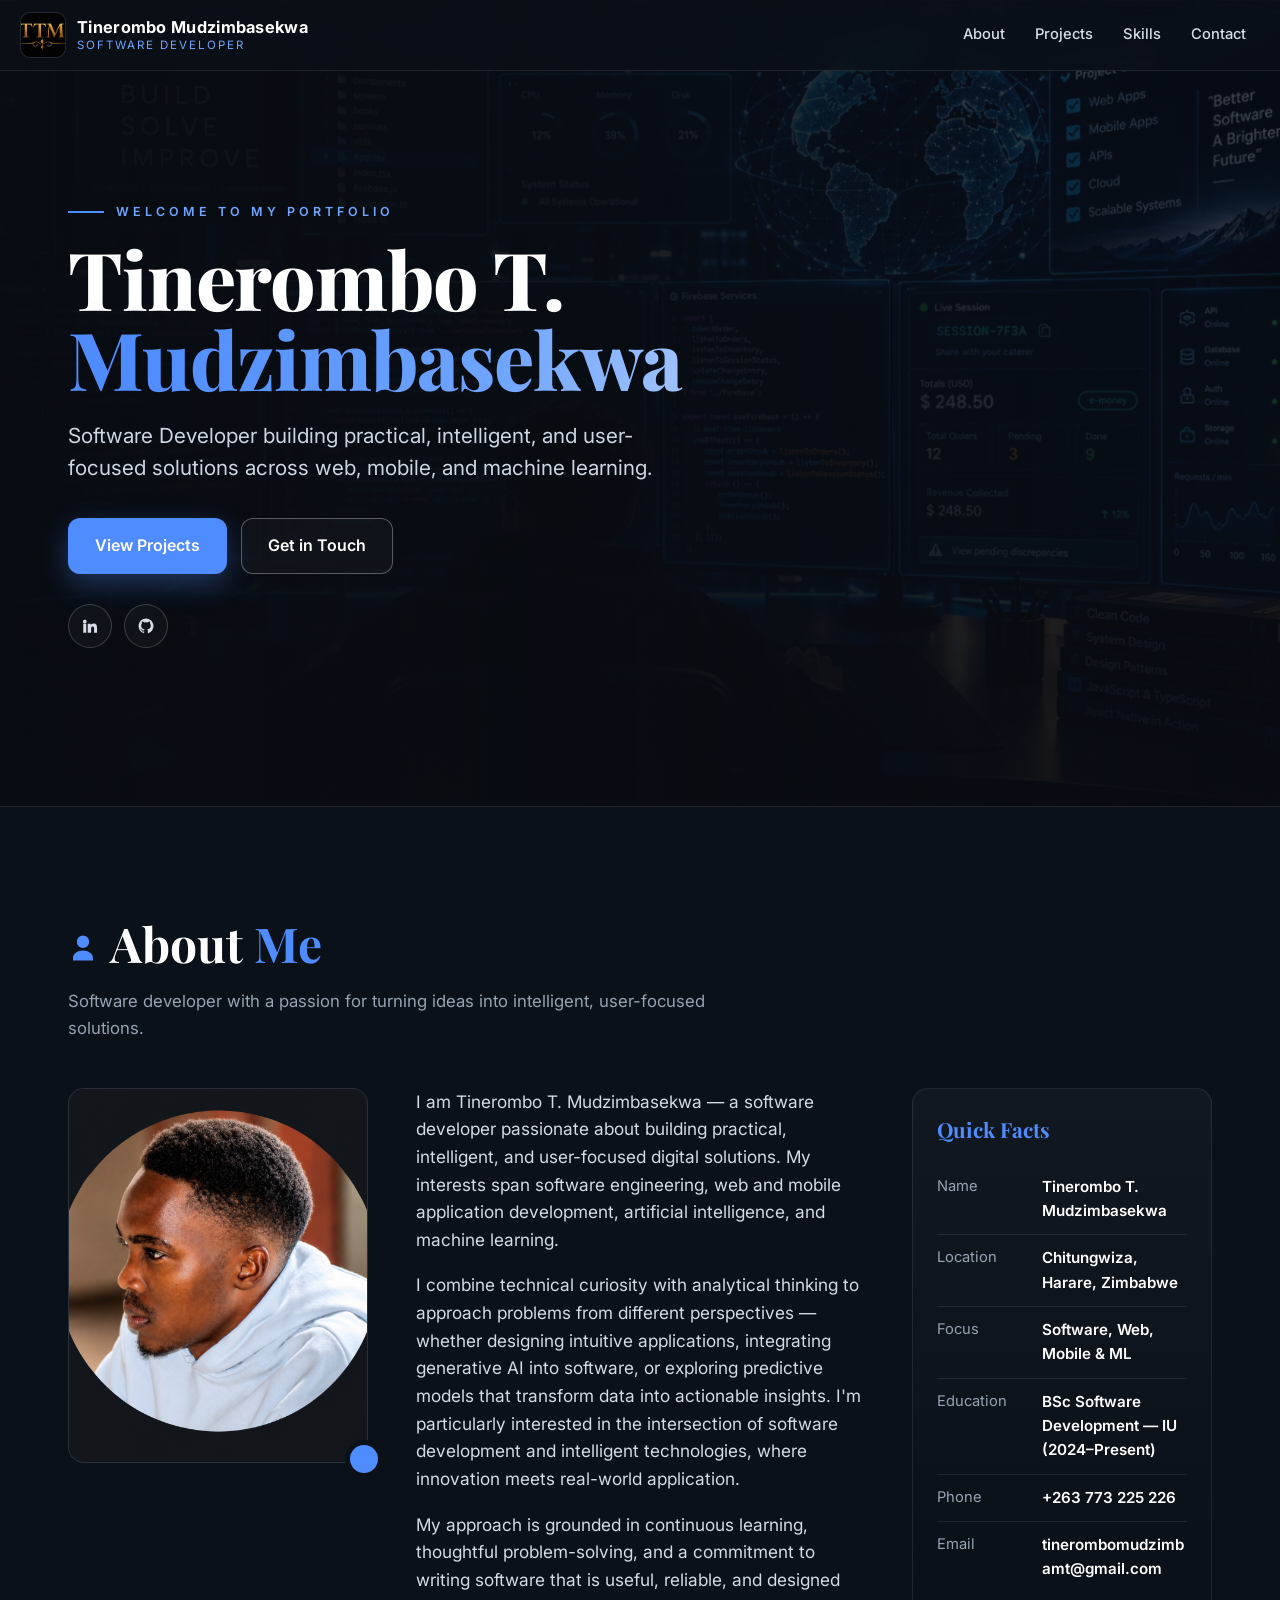
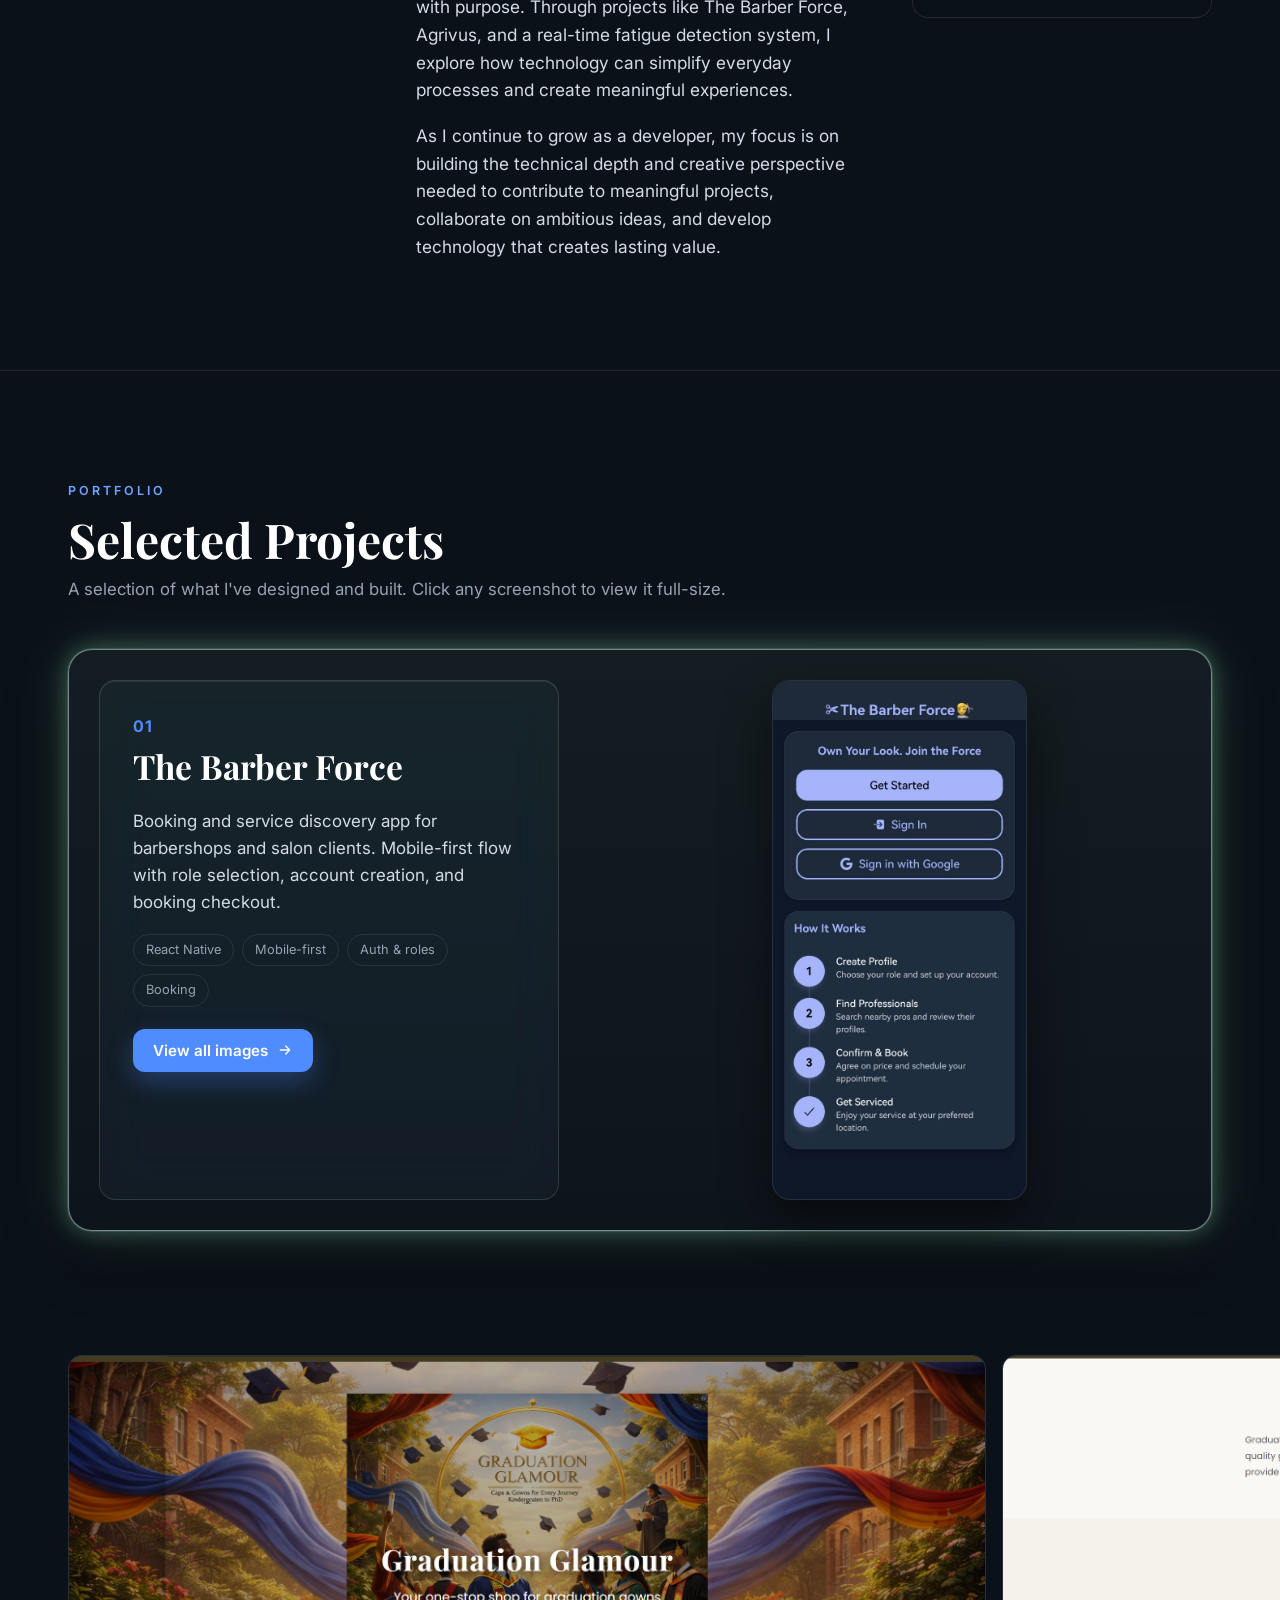
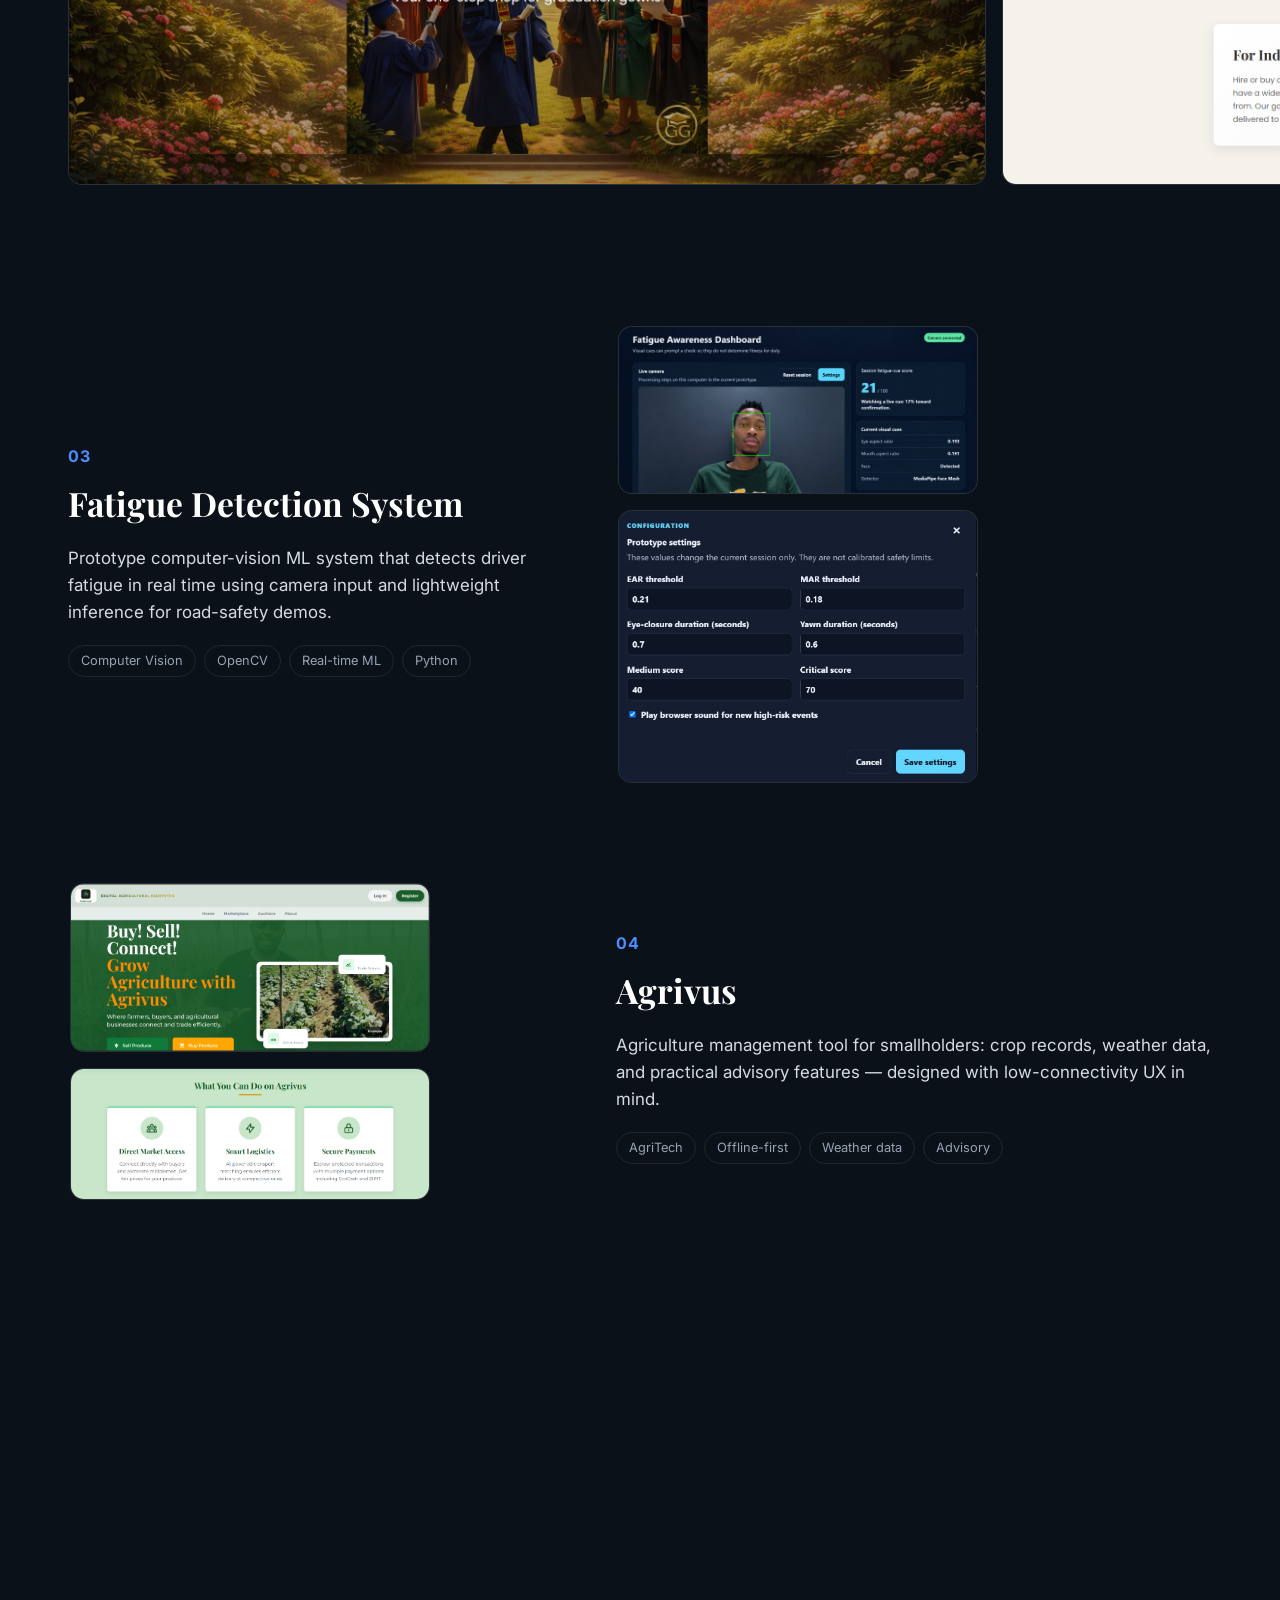
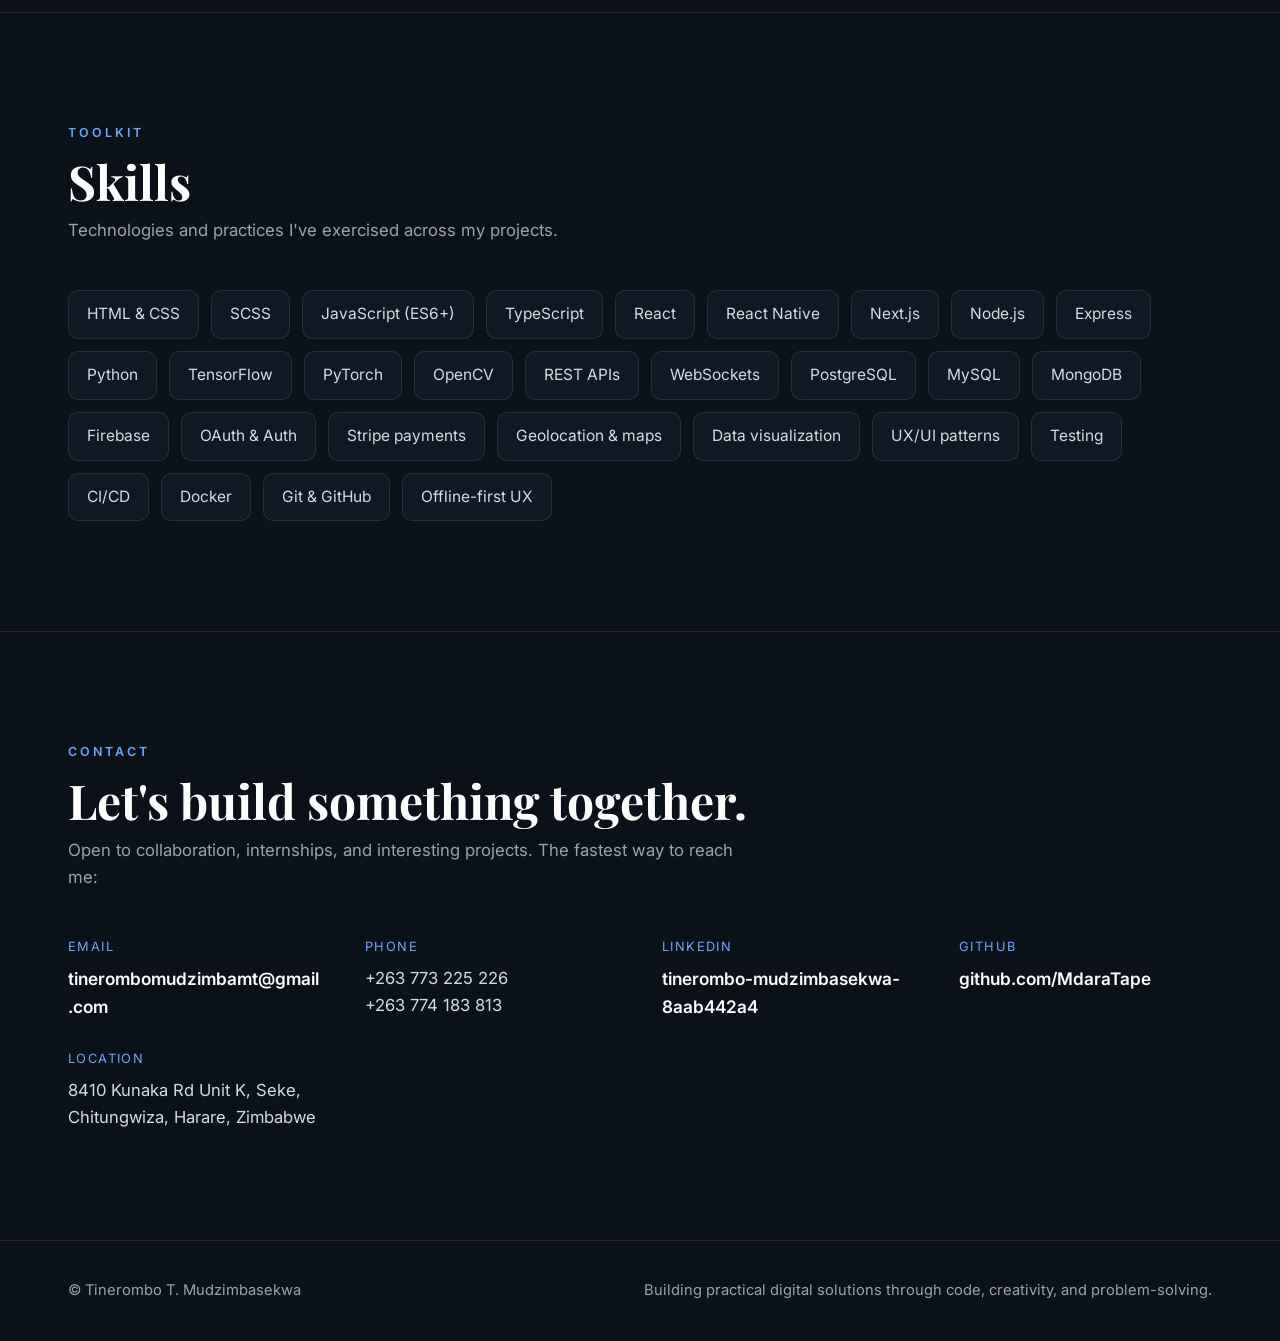
==== index_Version3.html @ d7b18de2 "Wrap Barber Force glass tile + image in one card with faint green-white glowing edge" ====
<!doctype html>
<html lang="en">
<head>
  <meta charset="utf-8" />
  <meta name="viewport" content="width=device-width,initial-scale=1" />
  <title>Tinerombo T. Mudzimbasekwa — Software Developer</title>
  <meta name="description" content="Portfolio of Tinerombo T. Mudzimbasekwa — software developer building practical, intelligent, and user-focused digital solutions across web, mobile and machine learning." />
  <link rel="preconnect" href="https://fonts.googleapis.com">
  <link rel="preconnect" href="https://fonts.gstatic.com" crossorigin>
  <link href="https://fonts.googleapis.com/css2?family=Playfair+Display:wght@600;700;800&family=Inter:wght@400;500;600;700&display=swap" rel="stylesheet">
  <style>
    :root{
      /* professional dark slate + steel-blue accent (not gold/brown) */
      --bg:#0b1118;
      --bg-soft:#111823;
      --panel:#141c28;
      --ink:#eef2f7;
      --muted:#97a3b2;
      --line:rgba(255,255,255,0.09);
      --accent:#4f8cff;      /* steel blue */
      --accent-2:#6fa5ff;
      --accent-ink:#06101f;
      --maxw:1240px;
      --serif:"Playfair Display", Georgia, "Times New Roman", serif;
      --sans:"Inter", ui-sans-serif, system-ui, -apple-system, "Segoe UI", Roboto, Arial;
    }
    *{box-sizing:border-box}
    html{scroll-behavior:smooth}
    body{margin:0;background:var(--bg);color:var(--ink);font-family:var(--sans);line-height:1.6;
      -webkit-font-smoothing:antialiased;-moz-osx-font-smoothing:grayscale;overflow-x:hidden}
    a{color:inherit;text-decoration:none}
    img{display:block;max-width:100%}
    .container{max-width:var(--maxw);margin:0 auto;padding:0 clamp(20px,5vw,48px)}

    /* ---------------- TOP NAV ---------------- */
    .topbar{position:fixed;top:0;left:0;right:0;z-index:40;transition:background .3s,border-color .3s,padding .3s;
      background:rgba(11,17,24,0.82);backdrop-filter:saturate(140%) blur(14px);border-bottom:1px solid var(--line)}
    .nav{display:flex;align-items:center;justify-content:space-between;gap:24px;padding:12px 0}
    /* elegant wordmark logo (no boxy TTM) */
    .logo{display:flex;align-items:center;gap:11px;color:#fff}
    .logo .mark{width:46px;height:46px;flex:0 0 auto;object-fit:cover;border-radius:10px;
      border:1px solid var(--line);background:#0d1420}
    .logo .wordmark{display:flex;flex-direction:column;line-height:1.05}
    .logo .wordmark .name{font-weight:700;font-size:1.02rem;letter-spacing:.3px}
    .logo .wordmark .role{font-size:.72rem;letter-spacing:2px;text-transform:uppercase;color:var(--accent-2);margin-top:2px}
    @media(max-width:460px){.logo .wordmark{display:none}}
    nav.links{display:flex;gap:2px;flex-wrap:wrap}
    nav.links a{position:relative;color:#d6dde6;font-weight:500;font-size:.92rem;padding:8px 14px;border-radius:8px;
      transition:color .18s}
    nav.links a::after{content:"";position:absolute;left:14px;right:14px;bottom:4px;height:2px;background:var(--accent);
      transform:scaleX(0);transform-origin:left;transition:transform .22s ease}
    nav.links a:hover{color:#fff}
    nav.links a:hover::after{transform:scaleX(1)}
    .menu-btn{display:none;background:transparent;border:1px solid var(--line);color:#fff;
      border-radius:10px;padding:8px 12px;font-size:1.2rem;cursor:pointer}
    @media(max-width:1000px){
      nav.links{position:fixed;inset:74px 0 auto 0;flex-direction:column;background:rgba(11,17,24,0.98);
        border-bottom:1px solid var(--line);padding:12px clamp(20px,5vw,48px) 20px;display:none}
      nav.links.open{display:flex}
      nav.links a{padding:12px 10px}
      nav.links a::after{display:none}
      .menu-btn{display:inline-block}
    }

    /* ---------------- HERO (full-bleed background photo) ---------------- */
    .hero{position:relative;display:flex;align-items:center;overflow:hidden}
    .hero-bg{position:absolute;inset:0;z-index:0;
      background-image:url("images/toppart.png.jpeg?v=2");
      background-size:cover;background-position:center right;
      background-color:#0d1420;transform:scale(1.05);animation:kenburns 22s ease-in-out infinite alternate}
    @keyframes kenburns{from{transform:scale(1.05) translateX(0)}to{transform:scale(1.14) translateX(-18px)}}
    .hero-overlay{position:absolute;inset:0;z-index:1;
      background:
        linear-gradient(90deg, rgba(8,12,18,0.96) 0%, rgba(8,12,18,0.82) 46%, rgba(8,12,18,0.32) 100%),
        linear-gradient(180deg, rgba(8,12,18,0.55), rgba(8,12,18,0.90));}
    .hero .container{position:relative;z-index:2;width:100%;padding-top:84px;padding-bottom:48px}
    .hero{min-height:auto}
    .hero-inner{max-width:720px}
    .hero-inner > *{opacity:0;transform:translateY(22px);animation:rise .7s ease forwards}
    .hero-inner > *:nth-child(1){animation-delay:.05s}
    .hero-inner > *:nth-child(2){animation-delay:.18s}
    .hero-inner > *:nth-child(3){animation-delay:.31s}
    .hero-inner > *:nth-child(4){animation-delay:.44s}
    .hero-inner > *:nth-child(5){animation-delay:.57s}
    @keyframes rise{to{opacity:1;transform:none}}
    .hero .eyebrow{display:inline-flex;align-items:center;gap:12px;font-size:.78rem;letter-spacing:4px;
      text-transform:uppercase;color:var(--accent-2);font-weight:600;margin:0 0 16px}
    .hero .eyebrow::before{content:"";width:36px;height:2px;background:var(--accent);display:inline-block}
    .hero h1{font-family:var(--serif);font-weight:800;line-height:1;margin:0;
      font-size:clamp(2.6rem,6.6vw,5rem);color:#fff;letter-spacing:-1px}
    .hero h1 .accent{display:block;background:linear-gradient(100deg,var(--accent) 10%,var(--accent-2) 60%,#bcd3ff 100%);
      -webkit-background-clip:text;background-clip:text;color:transparent}
    .hero .roles{color:#cdd6e1;font-size:clamp(1.05rem,2vw,1.3rem);margin:22px 0 0;max-width:600px;line-height:1.55}
    .hero .cta{margin-top:34px;display:flex;gap:14px;flex-wrap:wrap}
    .btn{font-weight:600;border-radius:12px;padding:14px 26px;font-size:1rem;cursor:pointer;
      display:inline-flex;align-items:center;gap:9px;border:1.5px solid transparent;
      transition:transform .18s,box-shadow .18s,background .18s,border-color .18s}
    .btn.primary{background:var(--accent);color:#fff;box-shadow:0 10px 28px rgba(79,140,255,0.32)}
    .btn.primary:hover{background:var(--accent-2);transform:translateY(-3px);box-shadow:0 16px 40px rgba(79,140,255,0.45)}
    .btn.outline{background:rgba(255,255,255,0.03);color:#fff;border-color:rgba(255,255,255,0.3)}
    .btn.outline:hover{background:rgba(79,140,255,0.16);border-color:var(--accent);transform:translateY(-3px)}
    .btn.dark{background:rgba(255,255,255,0.06);color:#fff;border-color:var(--line)}
    .btn.dark:hover{background:rgba(255,255,255,0.12);transform:translateY(-3px)}
    .socials{margin-top:30px;display:flex;gap:12px}
    .socials a{width:44px;height:44px;border-radius:50%;border:1px solid rgba(255,255,255,0.18);
      display:flex;align-items:center;justify-content:center;color:#d6dde6;transition:all .18s;
      background:rgba(255,255,255,0.03)}
    .socials a:hover{border-color:var(--accent);color:#fff;background:rgba(79,140,255,0.18);transform:translateY(-3px)}
    .socials svg{width:18px;height:18px;fill:currentColor}
    /* scroll cue */
    .scroll-cue{position:absolute;left:50%;bottom:26px;transform:translateX(-50%);z-index:2;
      color:var(--muted);font-size:.72rem;letter-spacing:2px;text-transform:uppercase;
      display:flex;flex-direction:column;align-items:center;gap:8px;text-decoration:none;animation:rise .7s .8s ease both}
    .scroll-cue .mouse{width:22px;height:36px;border:2px solid rgba(255,255,255,0.4);border-radius:12px;position:relative}
    .scroll-cue .mouse::before{content:"";position:absolute;top:6px;left:50%;transform:translateX(-50%);
      width:3px;height:7px;border-radius:2px;background:var(--accent);animation:wheel 1.6s ease-in-out infinite}
    @keyframes wheel{0%{opacity:0;transform:translate(-50%,0)}40%{opacity:1}100%{opacity:0;transform:translate(-50%,10px)}}
    @media(max-width:600px){.scroll-cue{display:none}}

    /* ---------------- SECTIONS ---------------- */
    section{padding:clamp(70px,9vw,110px) 0;border-top:1px solid var(--line);scroll-margin-top:74px}
    .kicker{font-size:.78rem;letter-spacing:3px;text-transform:uppercase;color:var(--accent-2);font-weight:600;margin:0 0 12px}
    .h2{font-family:var(--serif);font-weight:700;font-size:clamp(2rem,4.5vw,3rem);margin:0 0 10px;line-height:1.1;color:#fff}
    .sub{color:var(--muted);font-size:1.05rem;margin:0 0 46px;max-width:62ch}

    .about-grid{display:grid;grid-template-columns:1.6fr 1fr;gap:clamp(32px,6vw,72px);align-items:start}
    @media(max-width:860px){.about-grid{grid-template-columns:1fr}}
    .about-grid p{color:#d4dbe4;font-size:1.1rem;margin:0 0 20px}
    .about-grid p:last-child{margin-bottom:0}
    .facts .fact{padding:20px 0;border-top:1px solid var(--line)}
    .facts .fact:last-child{border-bottom:1px solid var(--line)}
    .facts h4{margin:0 0 6px;color:var(--accent-2);font-size:.82rem;letter-spacing:1px;text-transform:uppercase}
    .facts p{margin:0;color:var(--muted)}

    /* About — portrait + bio + quick facts */
    .about-head{display:flex;align-items:center;gap:12px;margin:0 0 8px}
    .about-head .ico{width:30px;height:30px;flex:0 0 auto;fill:var(--accent)}
    .about-layout{display:grid;grid-template-columns:300px 1fr 300px;gap:clamp(28px,4vw,48px);align-items:start;margin-top:40px}
    @media(max-width:1040px){.about-layout{grid-template-columns:260px 1fr}}
    @media(max-width:760px){.about-layout{grid-template-columns:1fr}}
    .portrait{position:relative}
    .portrait img{width:100%;aspect-ratio:4/5;object-fit:cover;border-radius:16px;border:1px solid var(--line);
      background:var(--panel)}
    .portrait::after{content:"";position:absolute;bottom:-10px;right:-10px;width:28px;height:28px;border-radius:50%;
      background:var(--accent);box-shadow:0 0 0 5px var(--bg)}
    .about-bio p{color:#d4dbe4;font-size:1.08rem;margin:0 0 18px}
    .about-bio p:last-child{margin-bottom:0}
    .quick-facts{border:1px solid var(--line);border-radius:16px;padding:24px;background:linear-gradient(180deg,rgba(255,255,255,0.03),rgba(0,0,0,0.04))}
    .quick-facts h3{font-family:var(--serif);color:var(--accent);margin:0 0 18px;font-size:1.3rem}
    .qf-row{display:grid;grid-template-columns:95px 1fr;gap:10px;padding:11px 0;border-bottom:1px solid var(--line)}
    .qf-row:last-child{border-bottom:none}
    .qf-row .k{color:var(--muted);font-size:.92rem}
    .qf-row .v{color:#fff;font-weight:600;font-size:.95rem;word-break:break-word}
    .qf-row .v a{color:#fff}
    .qf-row .v a:hover{color:var(--accent-2)}
    @media(max-width:1040px){.quick-facts{grid-column:1 / -1}}

    .project{display:grid;grid-template-columns:0.9fr 1.1fr;gap:clamp(28px,5vw,60px);align-items:center;margin-top:clamp(48px,7vw,80px)}
    .project:first-of-type{margin-top:0}
    .project .pnum{color:var(--accent);font-weight:700;letter-spacing:1px}
    .project h3{font-family:var(--serif);font-size:clamp(1.5rem,3vw,2.1rem);margin:8px 0 14px;color:#fff}
    .project .desc{color:#d4dbe4;font-size:1.06rem;margin:0}
    .project .tags{margin-top:18px;display:flex;flex-wrap:wrap;gap:8px}
    .project .tags span{font-size:.8rem;color:var(--muted);border:1px solid var(--line);padding:5px 12px;border-radius:999px}
    @media(max-width:860px){.project{grid-template-columns:1fr}.project .media{order:2}.project .info{order:1}}
    .project.flip .info{order:2}.project.flip .media{order:1}
    @media(max-width:860px){.project.flip .info{order:1}.project.flip .media{order:2}}

    .shelf{display:flex;gap:16px;overflow-x:auto;padding:4px 2px 16px;scroll-snap-type:x mandatory}
    .shelf::-webkit-scrollbar{height:8px}
    .shelf::-webkit-scrollbar-thumb{background:var(--line);border-radius:999px}
    .shelf figure{margin:0;flex:0 0 auto;scroll-snap-align:start}
    .shelf img{height:min(58vh,430px);width:auto;max-width:none;border-radius:14px;border:1px solid var(--line);
      background:var(--panel);cursor:zoom-in;transition:transform .25s,box-shadow .25s}
    .shelf img:hover{transform:translateY(-4px);box-shadow:0 20px 48px rgba(0,0,0,0.5)}
    .shelf.few{flex-wrap:wrap;overflow:visible}
    .shelf.few img{height:auto;width:100%;max-width:360px}
    .shelf-hint{color:var(--muted);font-size:.82rem;margin:4px 0 0}

    /* Barber Force — glass tile sizes to content; image matches the tile's height */
    /* Barber Force — ONE big card wrapping the glass tile + image, with a glowy green-white edge */
    #the-barber-force{
      --tile-h:520px;align-items:center;
      padding:clamp(20px,2.4vw,30px);
      border-radius:24px;
      border:1px solid rgba(210,255,235,0.5);           /* faint green-white edge */
      background:linear-gradient(180deg, rgba(190,255,225,0.05), rgba(255,255,255,0.015));
      box-shadow:
        0 0 0 1px rgba(190,255,225,0.12),
        0 0 22px rgba(170,255,215,0.28),                /* soft outer glow */
        0 0 60px rgba(170,255,215,0.16),
        0 24px 60px rgba(0,0,0,0.4);
      transition:box-shadow .3s ease, border-color .3s ease;
    }
    #the-barber-force:hover{
      border-color:rgba(220,255,240,0.7);
      box-shadow:
        0 0 0 1px rgba(190,255,225,0.18),
        0 0 30px rgba(170,255,215,0.4),
        0 0 80px rgba(170,255,215,0.22),
        0 24px 64px rgba(0,0,0,0.45);
    }
    .glass-info{
      height:var(--tile-h);                 /* tile matches the image height exactly */
      overflow:auto;
      background:rgba(255,255,255,0.03);
      border:1px solid rgba(210,255,235,0.14);
      border-radius:16px;padding:clamp(24px,2.6vw,34px);
      backdrop-filter:blur(22px) saturate(160%);
      -webkit-backdrop-filter:blur(22px) saturate(160%);
      box-shadow:inset 0 1px 0 rgba(255,255,255,0.08);
    }
    .glass-info .pnum{margin-bottom:4px}
    .glass-info h3{margin-top:0}
    .glass-info .desc{margin:0}
    .glass-info .tags{margin-top:18px}
    .view-all{margin-top:22px;display:inline-flex;align-items:center;gap:9px;cursor:pointer;
      background:var(--accent);color:#fff;border:none;border-radius:12px;padding:12px 20px;
      font-size:.95rem;font-weight:600;font-family:var(--sans);
      transition:background .18s,transform .18s,box-shadow .18s;box-shadow:0 10px 26px rgba(79,140,255,0.3)}
    .view-all:hover{background:var(--accent-2);transform:translateY(-2px);box-shadow:0 14px 34px rgba(79,140,255,0.42)}
    .view-all svg{transition:transform .18s}
    .view-all:hover svg{transform:translateX(3px)}
    /* image: fixed to the same height; width auto so it is the biggest it can be at that height */
    .media{display:flex;justify-content:center}
    .media .landing{margin:0}
    .media .landing img{height:var(--tile-h);width:auto;max-width:100%;object-fit:cover;
      border-radius:18px;border:1px solid var(--line);background:var(--panel);
      box-shadow:0 20px 50px rgba(0,0,0,0.45)}
    @media(max-width:860px){
      #the-barber-force{--tile-h:auto}
      .glass-info{height:auto;overflow:visible}
      .media .landing img{height:auto;width:100%;max-width:420px;margin:0 auto}
    }

    /* Gallery modal (view all images) */
    .gallery-modal{position:fixed;inset:0;z-index:110;background:rgba(5,8,12,0.9);
      display:flex;flex-direction:column;padding:clamp(16px,4vw,40px);
      opacity:0;pointer-events:none;transition:opacity .25s}
    .gallery-modal.open{opacity:1;pointer-events:auto}
    .gallery-modal .gm-head{display:flex;align-items:center;justify-content:space-between;gap:16px;margin-bottom:18px}
    .gallery-modal .gm-head h4{font-family:var(--serif);color:#fff;font-size:1.4rem;margin:0}
    .gallery-modal .gm-close{background:rgba(255,255,255,0.1);border:1px solid var(--line);color:#fff;
      border-radius:10px;font-size:1.2rem;padding:8px 14px;cursor:pointer}
    .gallery-modal .gm-grid{overflow-y:auto;display:grid;gap:16px;
      grid-template-columns:repeat(auto-fill,minmax(220px,1fr));align-content:start}
    .gallery-modal .gm-grid img{width:100%;border-radius:12px;border:1px solid var(--line);
      background:var(--panel);cursor:zoom-in;transition:transform .2s}
    .gallery-modal .gm-grid img:hover{transform:translateY(-3px)}

    .skills{display:flex;flex-wrap:wrap;gap:12px}
    .skills span{border:1px solid var(--line);background:var(--bg-soft);color:#d4dbe4;padding:11px 18px;border-radius:10px;
      font-size:.97rem;transition:border-color .2s,color .2s,transform .2s}
    .skills span:hover{border-color:var(--accent);color:#fff;transform:translateY(-2px)}

    .contact-grid{display:grid;grid-template-columns:repeat(auto-fit,minmax(230px,1fr));gap:28px 44px;margin-top:40px}
    .contact-item .label{color:var(--accent-2);font-size:.8rem;letter-spacing:1.4px;text-transform:uppercase;margin:0 0 8px}
    .contact-item a{color:#fff;font-size:1.08rem;font-weight:600;word-break:break-word;border-bottom:1px solid transparent;transition:border-color .2s}
    .contact-item a:hover{border-color:var(--accent)}
    .contact-item p{margin:0;color:#d4dbe4;font-size:1.04rem}

    footer{padding:38px 0;color:var(--muted);font-size:.92rem;border-top:1px solid var(--line)}
    footer .container{display:flex;justify-content:space-between;gap:16px;flex-wrap:wrap}

    .reveal{opacity:0;transform:translateY(26px);transition:opacity .7s ease,transform .7s ease}
    .reveal.visible{opacity:1;transform:none}

    .lightbox{position:fixed;inset:0;z-index:100;background:rgba(5,8,12,0.94);display:flex;align-items:center;justify-content:center;
      padding:28px;opacity:0;pointer-events:none;transition:opacity .25s}
    .lightbox.open{opacity:1;pointer-events:auto}
    .lightbox img{max-width:95vw;max-height:92vh;width:auto;height:auto;border-radius:12px;box-shadow:0 24px 70px rgba(0,0,0,0.7)}
    .lightbox .close{position:absolute;top:18px;right:22px;background:rgba(255,255,255,0.1);border:1px solid var(--line);
      color:#fff;border-radius:10px;font-size:1.3rem;padding:8px 14px;cursor:pointer}

    @media(prefers-reduced-motion:reduce){.reveal{opacity:1;transform:none;transition:none}}
  </style>
</head>
<body>
  <!-- TOP BAR -->
  <div class="topbar" id="topbar">
    <div class="container nav">
      <a href="#top" class="logo" aria-label="Tinerombo T. Mudzimbasekwa — home">
        <img class="mark" src="images/ttm.png.jpeg" alt="TTM logo">
        <span class="wordmark">
          <span class="name">Tinerombo Mudzimbasekwa</span>
          <span class="role">Software Developer</span>
        </span>
      </a>
      <button class="menu-btn" aria-label="Toggle navigation" aria-expanded="false" onclick="toggleMenu(this)">☰</button>
      <nav class="links" id="navLinks">
        <a href="#about">About</a>
        <a href="#projects">Projects</a>
        <a href="#skills">Skills</a>
        <a href="#contact">Contact</a>
      </nav>
    </div>
  </div>

  <!-- HERO -->
  <section class="hero" id="top">
    <div class="hero-bg"></div>
    <div class="hero-overlay"></div>
    <div class="container">
      <div class="hero-inner">
        <p class="eyebrow">Welcome to my portfolio</p>
        <h1>Tinerombo T.<span class="accent">Mudzimbasekwa</span></h1>
        <p class="roles">Software Developer building practical, intelligent, and user-focused solutions across web, mobile, and machine learning.</p>
        <div class="cta">
          <a class="btn primary" href="#projects">View Projects</a>
          <a class="btn outline" href="#contact">Get in Touch</a>
        </div>
        <div class="socials">
          <a href="https://www.linkedin.com/in/tinerombo-mudzimbasekwa-8aab442a4" target="_blank" rel="noopener noreferrer" aria-label="LinkedIn">
            <svg viewBox="0 0 24 24"><path d="M4.98 3.5A2.5 2.5 0 1 0 5 8.5a2.5 2.5 0 0 0-.02-5zM3 9h4v12H3zM9 9h3.8v1.7h.05c.53-1 1.84-2.05 3.78-2.05 4.04 0 4.78 2.66 4.78 6.11V21h-4v-5.4c0-1.29-.02-2.95-1.8-2.95-1.8 0-2.08 1.4-2.08 2.85V21H9z"/></svg>
          </a>
          <a href="https://github.com/MdaraTape" target="_blank" rel="noopener noreferrer" aria-label="GitHub">
            <svg viewBox="0 0 24 24"><path d="M12 2a10 10 0 0 0-3.16 19.49c.5.09.68-.22.68-.48l-.01-1.7c-2.78.6-3.37-1.34-3.37-1.34-.46-1.16-1.11-1.47-1.11-1.47-.9-.62.07-.6.07-.6 1 .07 1.53 1.03 1.53 1.03.89 1.52 2.34 1.08 2.91.83.09-.65.35-1.08.63-1.33-2.22-.25-4.56-1.11-4.56-4.94 0-1.09.39-1.98 1.03-2.68-.1-.25-.45-1.27.1-2.65 0 0 .84-.27 2.75 1.02a9.5 9.5 0 0 1 5 0c1.91-1.29 2.75-1.02 2.75-1.02.55 1.38.2 2.4.1 2.65.64.7 1.03 1.59 1.03 2.68 0 3.84-2.34 4.68-4.57 4.93.36.31.68.92.68 1.85l-.01 2.75c0 .27.18.58.69.48A10 10 0 0 0 12 2z"/></svg>
          </a>
        </div>
      </div>
    </div>
  </section>

  <!-- ABOUT -->
  <section id="about">
    <div class="container reveal">
      <div class="about-head">
        <svg class="ico" viewBox="0 0 24 24" aria-hidden="true"><path d="M12 12a5 5 0 1 0-5-5 5 5 0 0 0 5 5zm0 2c-4.42 0-8 2.69-8 6v2h16v-2c0-3.31-3.58-6-8-6z"/></svg>
        <h2 class="h2">About <span style="color:var(--accent)">Me</span></h2>
      </div>
      <p class="sub">Software developer with a passion for turning ideas into intelligent, user-focused solutions.</p>

      <div class="about-layout">
        <!-- Portrait -->
        <div class="portrait">
          <img src="images/profile.png.jpeg" alt="Tinerombo T. Mudzimbasekwa" loading="lazy">
        </div>

        <!-- Bio -->
        <div class="about-bio">
          <p>I am Tinerombo T. Mudzimbasekwa — a software developer passionate about building practical, intelligent, and user-focused digital solutions. My interests span software engineering, web and mobile application development, artificial intelligence, and machine learning.</p>
          <p>I combine technical curiosity with analytical thinking to approach problems from different perspectives — whether designing intuitive applications, integrating generative AI into software, or exploring predictive models that transform data into actionable insights. I'm particularly interested in the intersection of software development and intelligent technologies, where innovation meets real-world application.</p>
          <p>My approach is grounded in continuous learning, thoughtful problem-solving, and a commitment to writing software that is useful, reliable, and designed with purpose. Through projects like The Barber Force, Agrivus, and a real-time fatigue detection system, I explore how technology can simplify everyday processes and create meaningful experiences.</p>
          <p>As I continue to grow as a developer, my focus is on building the technical depth and creative perspective needed to contribute to meaningful projects, collaborate on ambitious ideas, and develop technology that creates lasting value.</p>
        </div>

        <!-- Quick Facts -->
        <aside class="quick-facts">
          <h3>Quick Facts</h3>
          <div class="qf-row"><span class="k">Name</span><span class="v">Tinerombo T. Mudzimbasekwa</span></div>
          <div class="qf-row"><span class="k">Location</span><span class="v">Chitungwiza, Harare, Zimbabwe</span></div>
          <div class="qf-row"><span class="k">Focus</span><span class="v">Software, Web, Mobile &amp; ML</span></div>
          <div class="qf-row"><span class="k">Education</span><span class="v">BSc Software Development — IU (2024–Present)</span></div>
          <div class="qf-row"><span class="k">Phone</span><span class="v">+263 773 225 226</span></div>
          <div class="qf-row"><span class="k">Email</span><span class="v"><a href="mailto:tinerombomudzimbamt@gmail.com">tinerombomudzimbamt@gmail.com</a></span></div>
        </aside>
      </div>
    </div>
  </section>

  <!-- PROJECTS -->
  <section id="projects">
    <div class="container">
      <div class="reveal">
        <p class="kicker">Portfolio</p>
        <h2 class="h2">Selected Projects</h2>
        <p class="sub">A selection of what I've designed and built. Click any screenshot to view it full-size.</p>
      </div>

      <article class="project reveal" id="the-barber-force">
        <div class="glass-info">
          <span class="pnum">01</span>
          <h3>The Barber Force</h3>
          <p class="desc">Booking and service discovery app for barbershops and salon clients. Mobile-first flow with role selection, account creation, and booking checkout.</p>
          <div class="tags"><span>React Native</span><span>Mobile-first</span><span>Auth &amp; roles</span><span>Booking</span></div>
          <button class="view-all" type="button"
            data-gallery='["images/the-barber-force-1.png.jpeg","images/the-barber-force-2.png.jpeg","images/the-barber-force-3.png.jpeg","images/the-barber-force-4.png.jpeg","images/the-barber-force-5.png.jpeg","images/the-barber-force-6.png.jpeg"]'
            data-title="The Barber Force">
            View all images
            <svg viewBox="0 0 24 24" width="16" height="16" fill="none" stroke="currentColor" stroke-width="2" stroke-linecap="round" stroke-linejoin="round"><path d="M5 12h14M13 6l6 6-6 6"/></svg>
          </button>
        </div>
        <div class="media">
          <figure class="landing"><img src="images/the-barber-force-1.png.jpeg" alt="The Barber Force landing screen" loading="lazy"></figure>
        </div>
      </article>

      <article class="project flip reveal" id="graduation-glamour">
        <div class="info">
          <span class="pnum">02</span>
          <h3>Graduation Glamour</h3>
          <p class="desc">Event planning and e-commerce for graduation packages and photography bookings — gallery, package selection, and checkout for organizers and customers.</p>
          <div class="tags"><span>E-commerce</span><span>Gallery</span><span>Checkout</span><span>Bookings</span></div>
        </div>
        <div class="media">
          <div class="shelf">
            <figure><img src="images/graduation-glamour-1.png.png" alt="Graduation Glamour screenshot 1" loading="lazy"></figure>
            <figure><img src="images/graduation-glamour-2.png.png" alt="Graduation Glamour screenshot 2" loading="lazy"></figure>
            <figure><img src="images/graduation-glamour-3.png.png" alt="Graduation Glamour screenshot 3" loading="lazy"></figure>
          </div>
          <p class="shelf-hint">← Scroll to see all screens →</p>
        </div>
      </article>

      <article class="project reveal" id="fatigue-detection">
        <div class="info">
          <span class="pnum">03</span>
          <h3>Fatigue Detection System</h3>
          <p class="desc">Prototype computer-vision ML system that detects driver fatigue in real time using camera input and lightweight inference for road-safety demos.</p>
          <div class="tags"><span>Computer Vision</span><span>OpenCV</span><span>Real-time ML</span><span>Python</span></div>
        </div>
        <div class="media">
          <div class="shelf few">
            <figure><img src="images/fatigue-detection-system-1.png.jpeg" alt="Fatigue Detection System screenshot 1" loading="lazy"></figure>
            <figure><img src="images/fatigue-detection-system-2.png.jpeg" alt="Fatigue Detection System screenshot 2" loading="lazy"></figure>
          </div>
        </div>
      </article>

      <article class="project flip reveal" id="agrivus">
        <div class="info">
          <span class="pnum">04</span>
          <h3>Agrivus</h3>
          <p class="desc">Agriculture management tool for smallholders: crop records, weather data, and practical advisory features — designed with low-connectivity UX in mind.</p>
          <div class="tags"><span>AgriTech</span><span>Offline-first</span><span>Weather data</span><span>Advisory</span></div>
        </div>
        <div class="media">
          <div class="shelf few">
            <figure><img src="images/agrivus-1.png.png" alt="Agrivus screenshot 1" loading="lazy"></figure>
            <figure><img src="images/agrivus-2.png.png" alt="Agrivus screenshot 2" loading="lazy"></figure>
          </div>
        </div>
      </article>

      <article class="project reveal" id="statix-electricity" style="grid-template-columns:1fr">
        <div class="info">
          <span class="pnum">05</span>
          <h3>Statix Electricity</h3>
          <p class="desc">Monitoring and maintenance dashboard for electrical networks — incident logging, alerting, and simple analytics to track faults and maintenance windows.</p>
          <div class="tags"><span>Dashboard</span><span>Alerting</span><span>Analytics</span></div>
        </div>
      </article>
    </div>
  </section>

  <!-- SKILLS -->
  <section id="skills">
    <div class="container reveal">
      <p class="kicker">Toolkit</p>
      <h2 class="h2">Skills</h2>
      <p class="sub">Technologies and practices I've exercised across my projects.</p>
      <div class="skills">
        <span>HTML &amp; CSS</span><span>SCSS</span><span>JavaScript (ES6+)</span><span>TypeScript</span>
        <span>React</span><span>React Native</span><span>Next.js</span><span>Node.js</span><span>Express</span>
        <span>Python</span><span>TensorFlow</span><span>PyTorch</span><span>OpenCV</span>
        <span>REST APIs</span><span>WebSockets</span><span>PostgreSQL</span><span>MySQL</span><span>MongoDB</span><span>Firebase</span>
        <span>OAuth &amp; Auth</span><span>Stripe payments</span><span>Geolocation &amp; maps</span>
        <span>Data visualization</span><span>UX/UI patterns</span><span>Testing</span>
        <span>CI/CD</span><span>Docker</span><span>Git &amp; GitHub</span><span>Offline-first UX</span>
      </div>
    </div>
  </section>

  <!-- CONTACT -->
  <section id="contact">
    <div class="container reveal">
      <p class="kicker">Contact</p>
      <h2 class="h2">Let's build something together.</h2>
      <p class="sub">Open to collaboration, internships, and interesting projects. The fastest way to reach me:</p>
      <div class="contact-grid">
        <div class="contact-item"><p class="label">Email</p><a href="mailto:tinerombomudzimbamt@gmail.com">tinerombomudzimbamt@gmail.com</a></div>
        <div class="contact-item"><p class="label">Phone</p><p>+263 773 225 226<br>+263 774 183 813</p></div>
        <div class="contact-item"><p class="label">LinkedIn</p><a href="https://www.linkedin.com/in/tinerombo-mudzimbasekwa-8aab442a4" target="_blank" rel="noopener noreferrer">tinerombo-mudzimbasekwa-8aab442a4</a></div>
        <div class="contact-item"><p class="label">GitHub</p><a href="https://github.com/MdaraTape" target="_blank" rel="noopener noreferrer">github.com/MdaraTape</a></div>
        <div class="contact-item"><p class="label">Location</p><p>8410 Kunaka Rd Unit K, Seke,<br>Chitungwiza, Harare, Zimbabwe</p></div>
      </div>
    </div>
  </section>

  <footer>
    <div class="container">
      <span>© Tinerombo T. Mudzimbasekwa</span>
      <span>Building practical digital solutions through code, creativity, and problem-solving.</span>
    </div>
  </footer>

  <div class="lightbox" id="lightbox" aria-hidden="true">
    <button class="close" id="lightboxClose" aria-label="Close">✕</button>
    <img src="" alt="Enlarged project screenshot" id="lightboxImg">
  </div>

  <!-- GALLERY MODAL (view all images) -->
  <div class="gallery-modal" id="galleryModal" aria-hidden="true">
    <div class="gm-head">
      <h4 id="galleryTitle">Project gallery</h4>
      <button class="gm-close" id="galleryClose" aria-label="Close gallery">✕</button>
    </div>
    <div class="gm-grid" id="galleryGrid"></div>
  </div>

  <script>
    function toggleMenu(btn){
      var links=document.getElementById('navLinks');
      var open=links.classList.toggle('open');
      btn.setAttribute('aria-expanded',open?'true':'false');
    }
    document.querySelectorAll('#navLinks a').forEach(function(a){
      a.addEventListener('click',function(){
        document.getElementById('navLinks').classList.remove('open');
        document.querySelector('.menu-btn').setAttribute('aria-expanded','false');
      });
    });

    // sticky bar background after scrolling past hero
    var topbar=document.getElementById('topbar');
    window.addEventListener('scroll',function(){
      if(window.scrollY>60){topbar.classList.add('scrolled');}else{topbar.classList.remove('scrolled');}
    });

    var io=new IntersectionObserver(function(entries){
      entries.forEach(function(e){if(e.isIntersecting){e.target.classList.add('visible');io.unobserve(e.target);}});
    },{threshold:0.1});
    document.querySelectorAll('.reveal').forEach(function(el){io.observe(el);});

    var lb=document.getElementById('lightbox'),lbImg=document.getElementById('lightboxImg');
    function openLightbox(src,alt){lbImg.src=src;lbImg.alt=alt||'';lb.classList.add('open');lb.setAttribute('aria-hidden','false');}
    function closeLightbox(){lb.classList.remove('open');lb.setAttribute('aria-hidden','true');lbImg.src='';}
    document.querySelectorAll('.shelf img').forEach(function(img){img.addEventListener('click',function(){openLightbox(img.src,img.alt);});});
    document.getElementById('lightboxClose').addEventListener('click',closeLightbox);
    lb.addEventListener('click',function(e){if(e.target===lb)closeLightbox();});

    // Gallery modal — "View all images"
    var gm=document.getElementById('galleryModal'),gmGrid=document.getElementById('galleryGrid'),gmTitle=document.getElementById('galleryTitle');
    function openGallery(images,title){
      gmGrid.innerHTML='';
      gmTitle.textContent=title||'Project gallery';
      images.forEach(function(src,i){
        var im=document.createElement('img');
        im.src=src; im.alt=(title||'Project')+' screenshot '+(i+1); im.loading='lazy';
        im.addEventListener('click',function(){openLightbox(src,im.alt);});
        gmGrid.appendChild(im);
      });
      gm.classList.add('open'); gm.setAttribute('aria-hidden','false');
    }
    function closeGallery(){gm.classList.remove('open');gm.setAttribute('aria-hidden','true');}
    document.querySelectorAll('.view-all').forEach(function(btn){
      btn.addEventListener('click',function(){
        var imgs=[]; try{imgs=JSON.parse(btn.getAttribute('data-gallery'));}catch(e){}
        openGallery(imgs,btn.getAttribute('data-title'));
      });
    });
    document.getElementById('galleryClose').addEventListener('click',closeGallery);

    document.addEventListener('keydown',function(e){if(e.key==='Escape'){closeLightbox();closeGallery();}});
  </script>
</body>
</html>
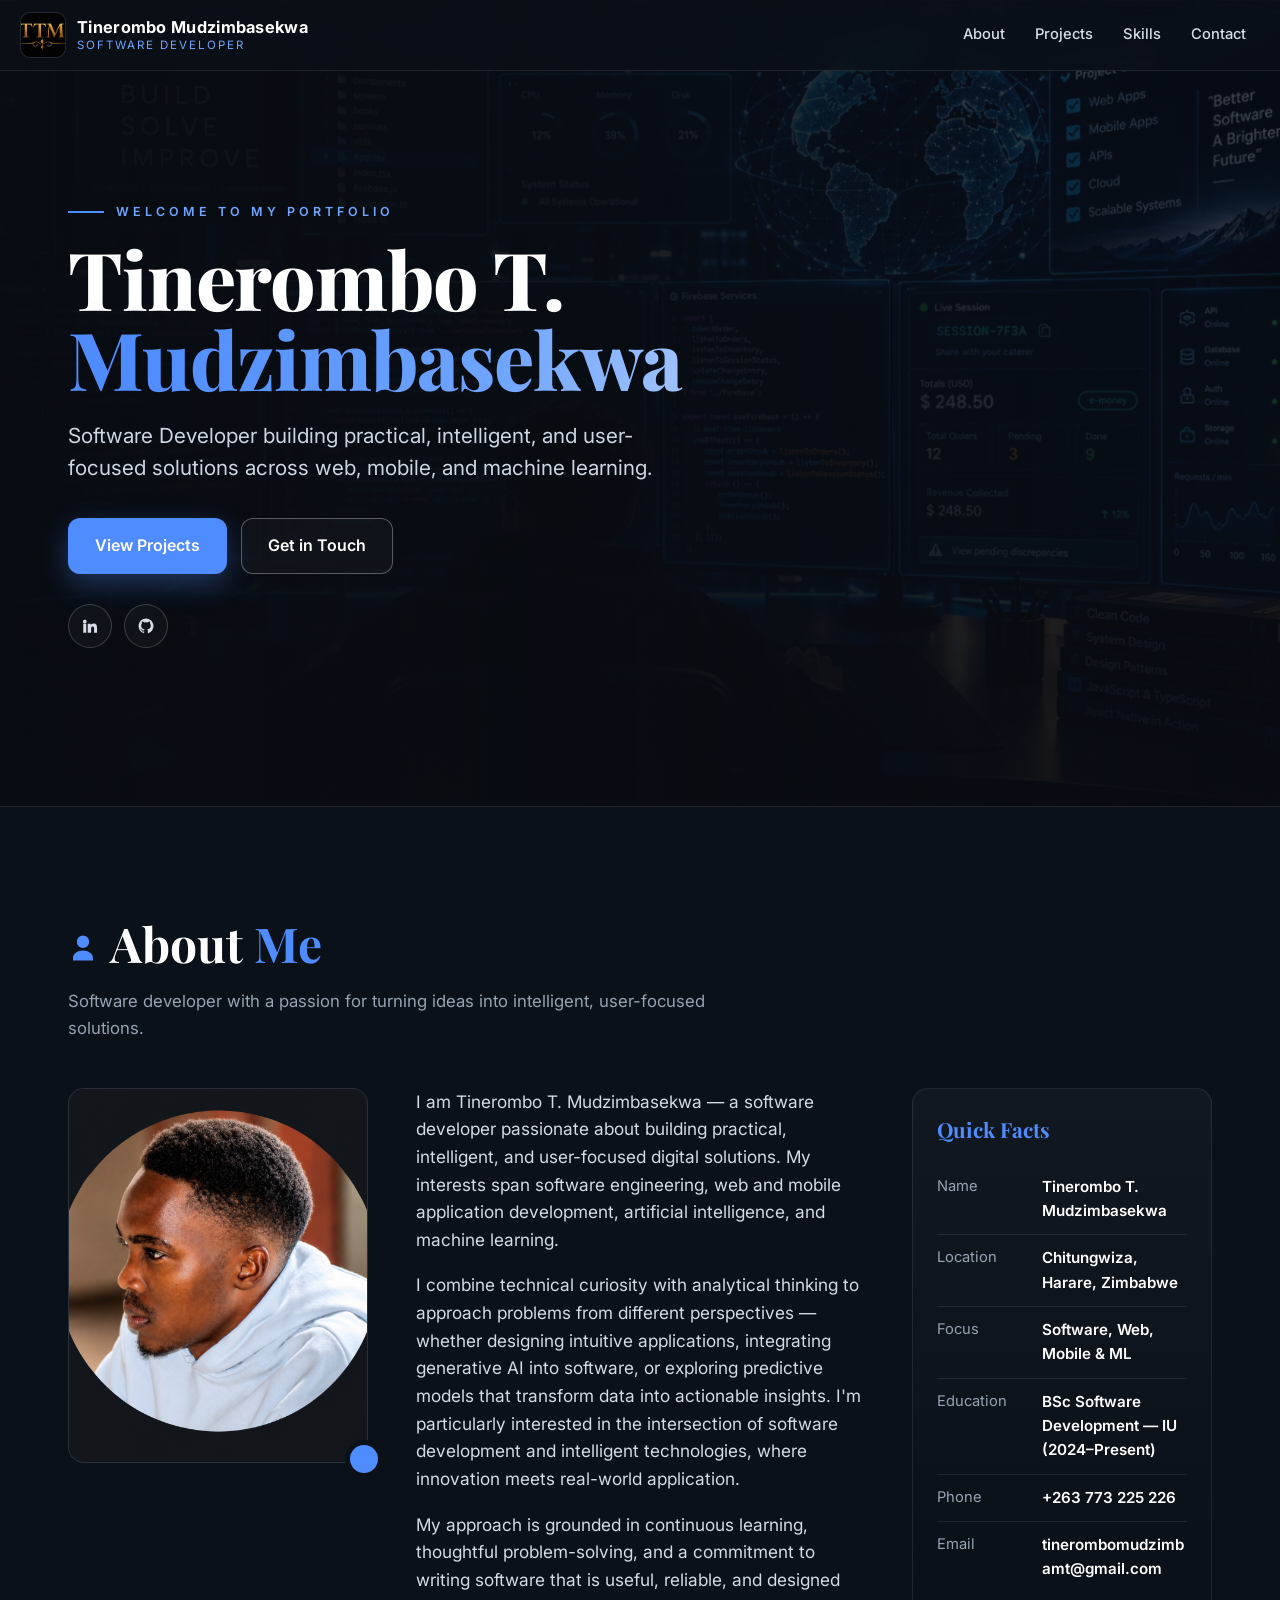
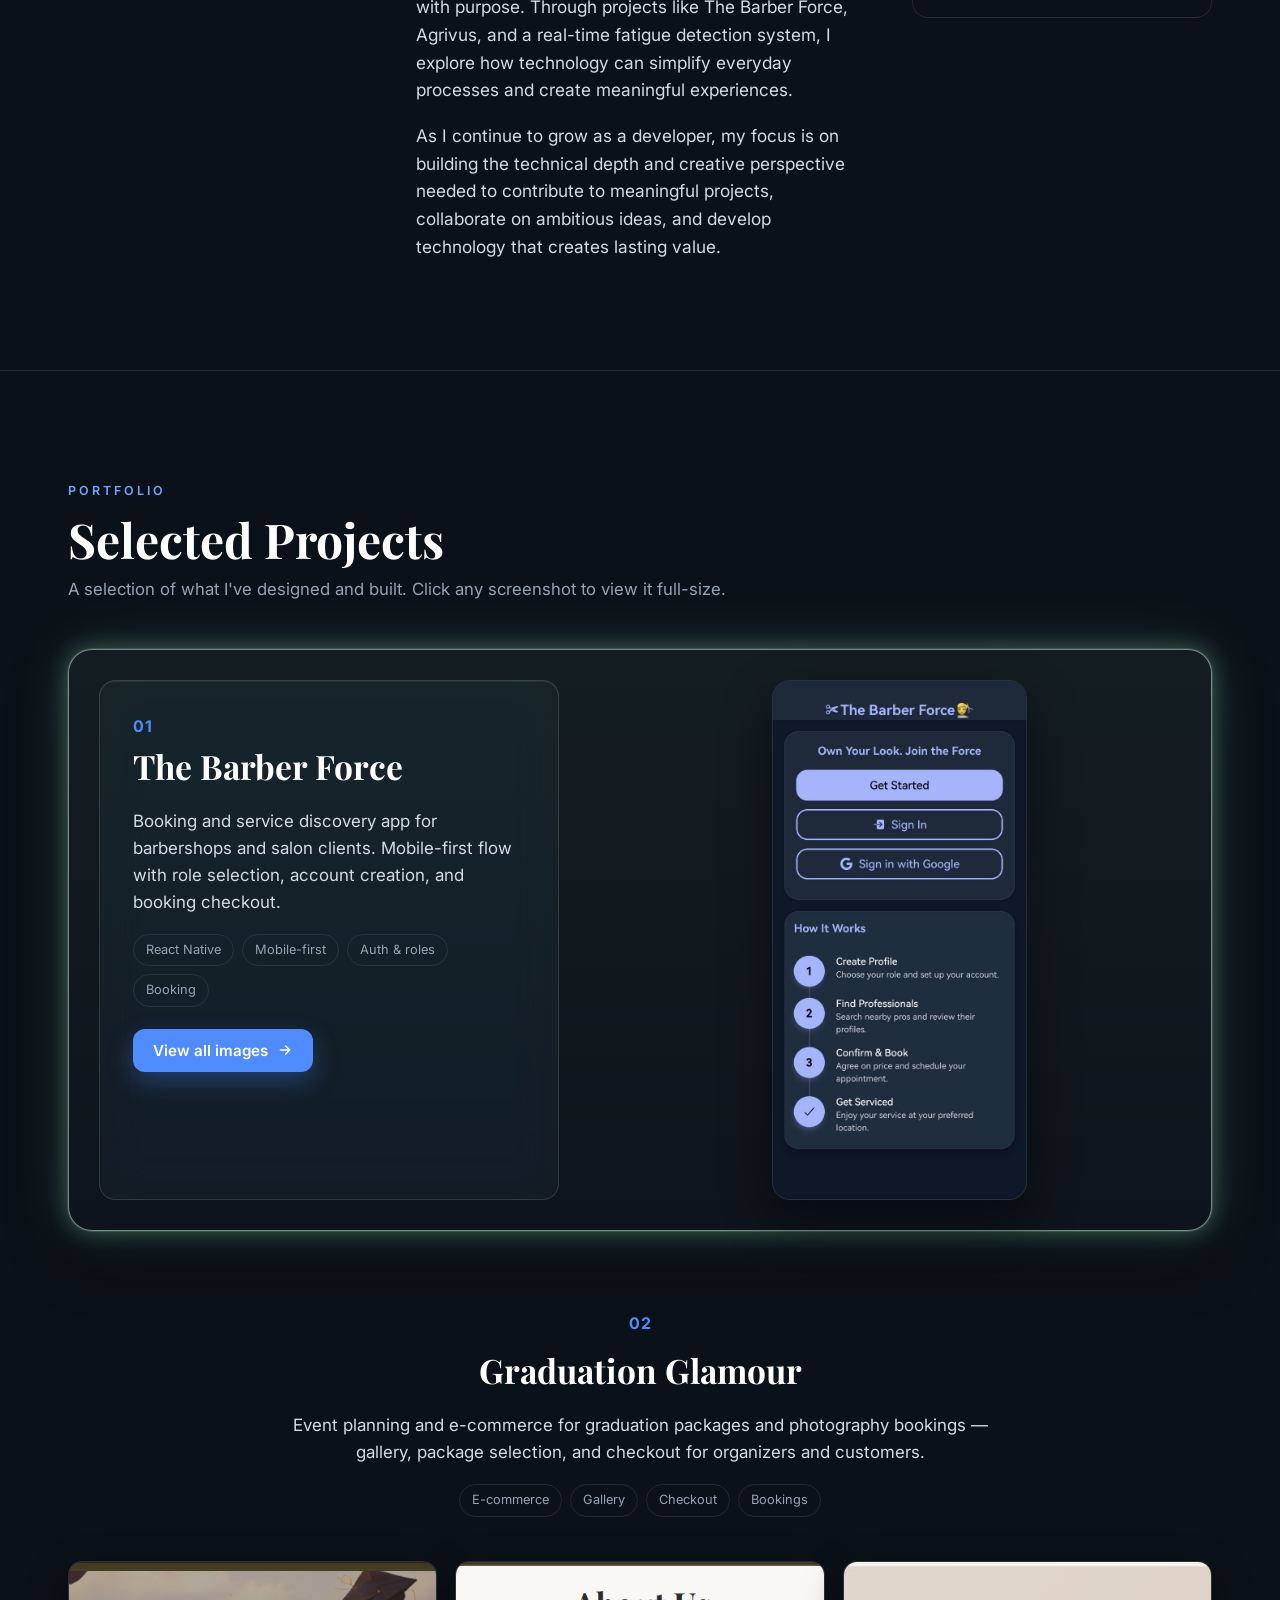
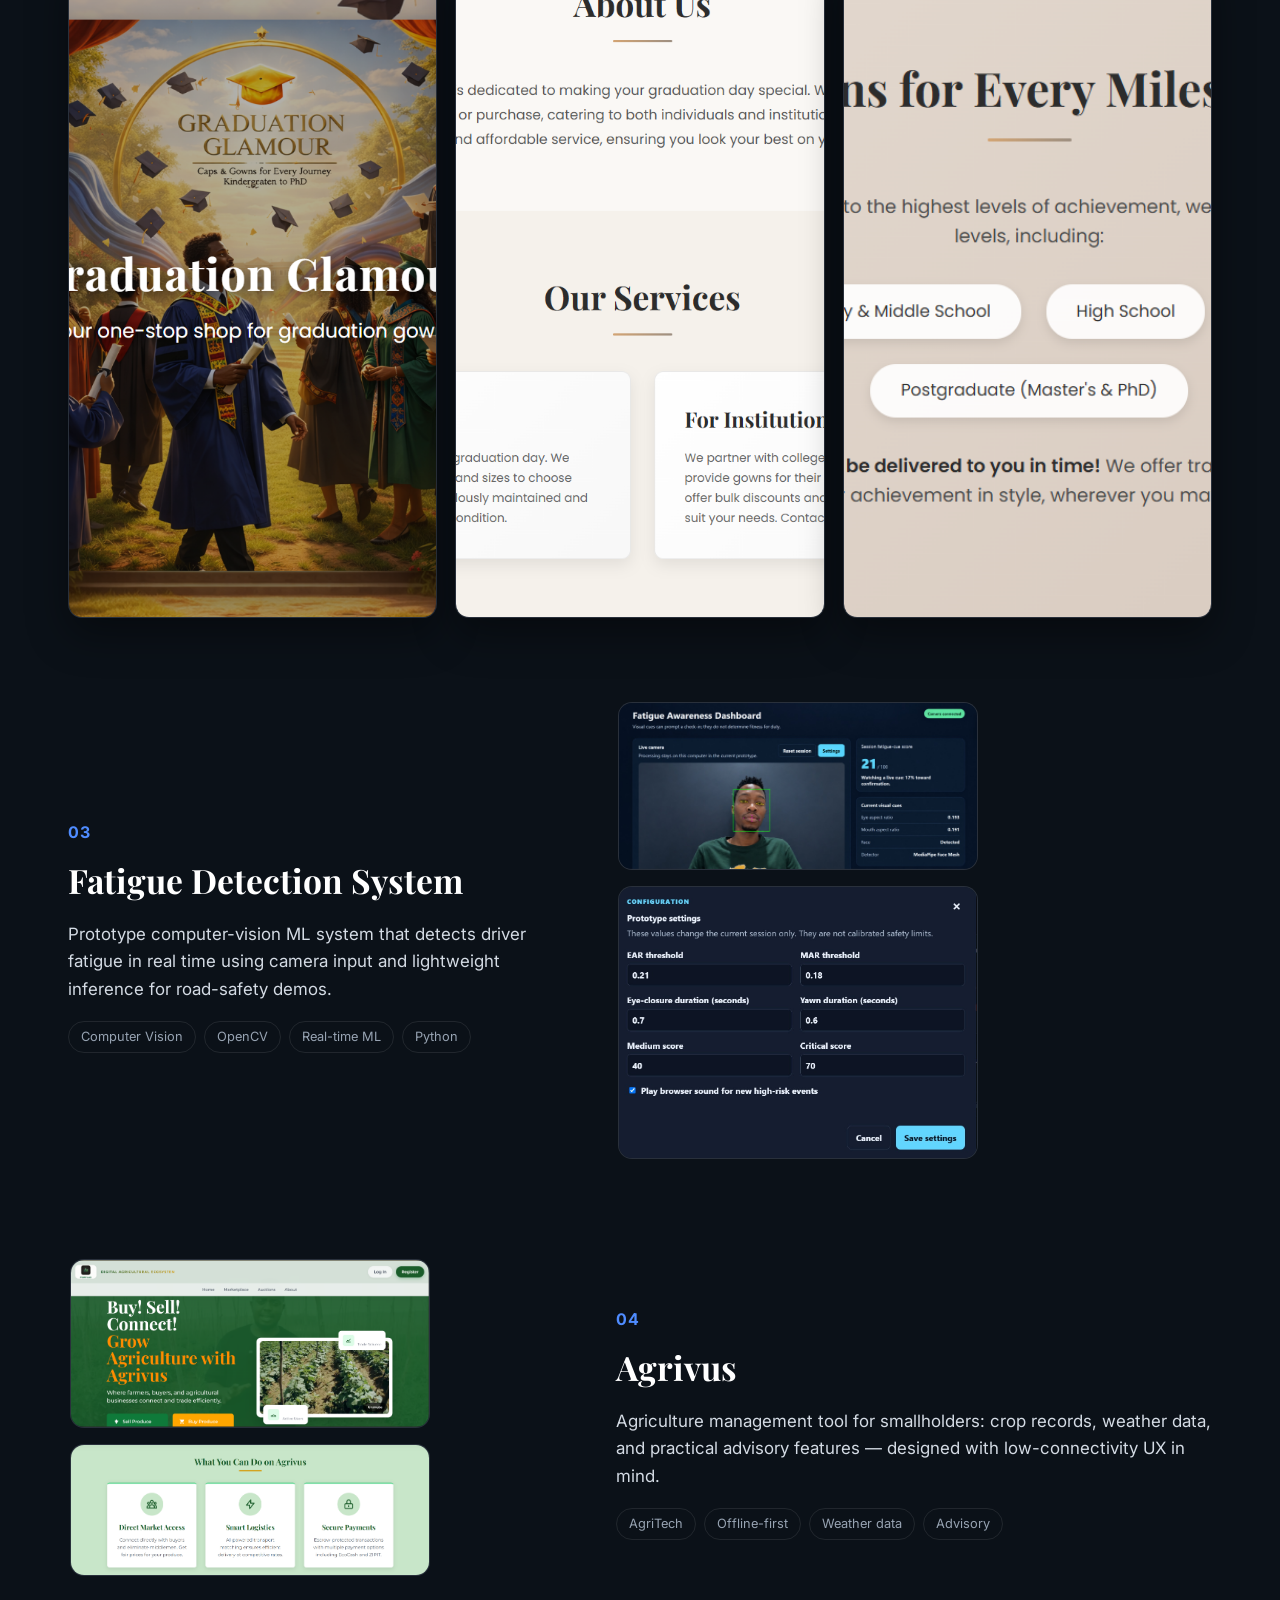
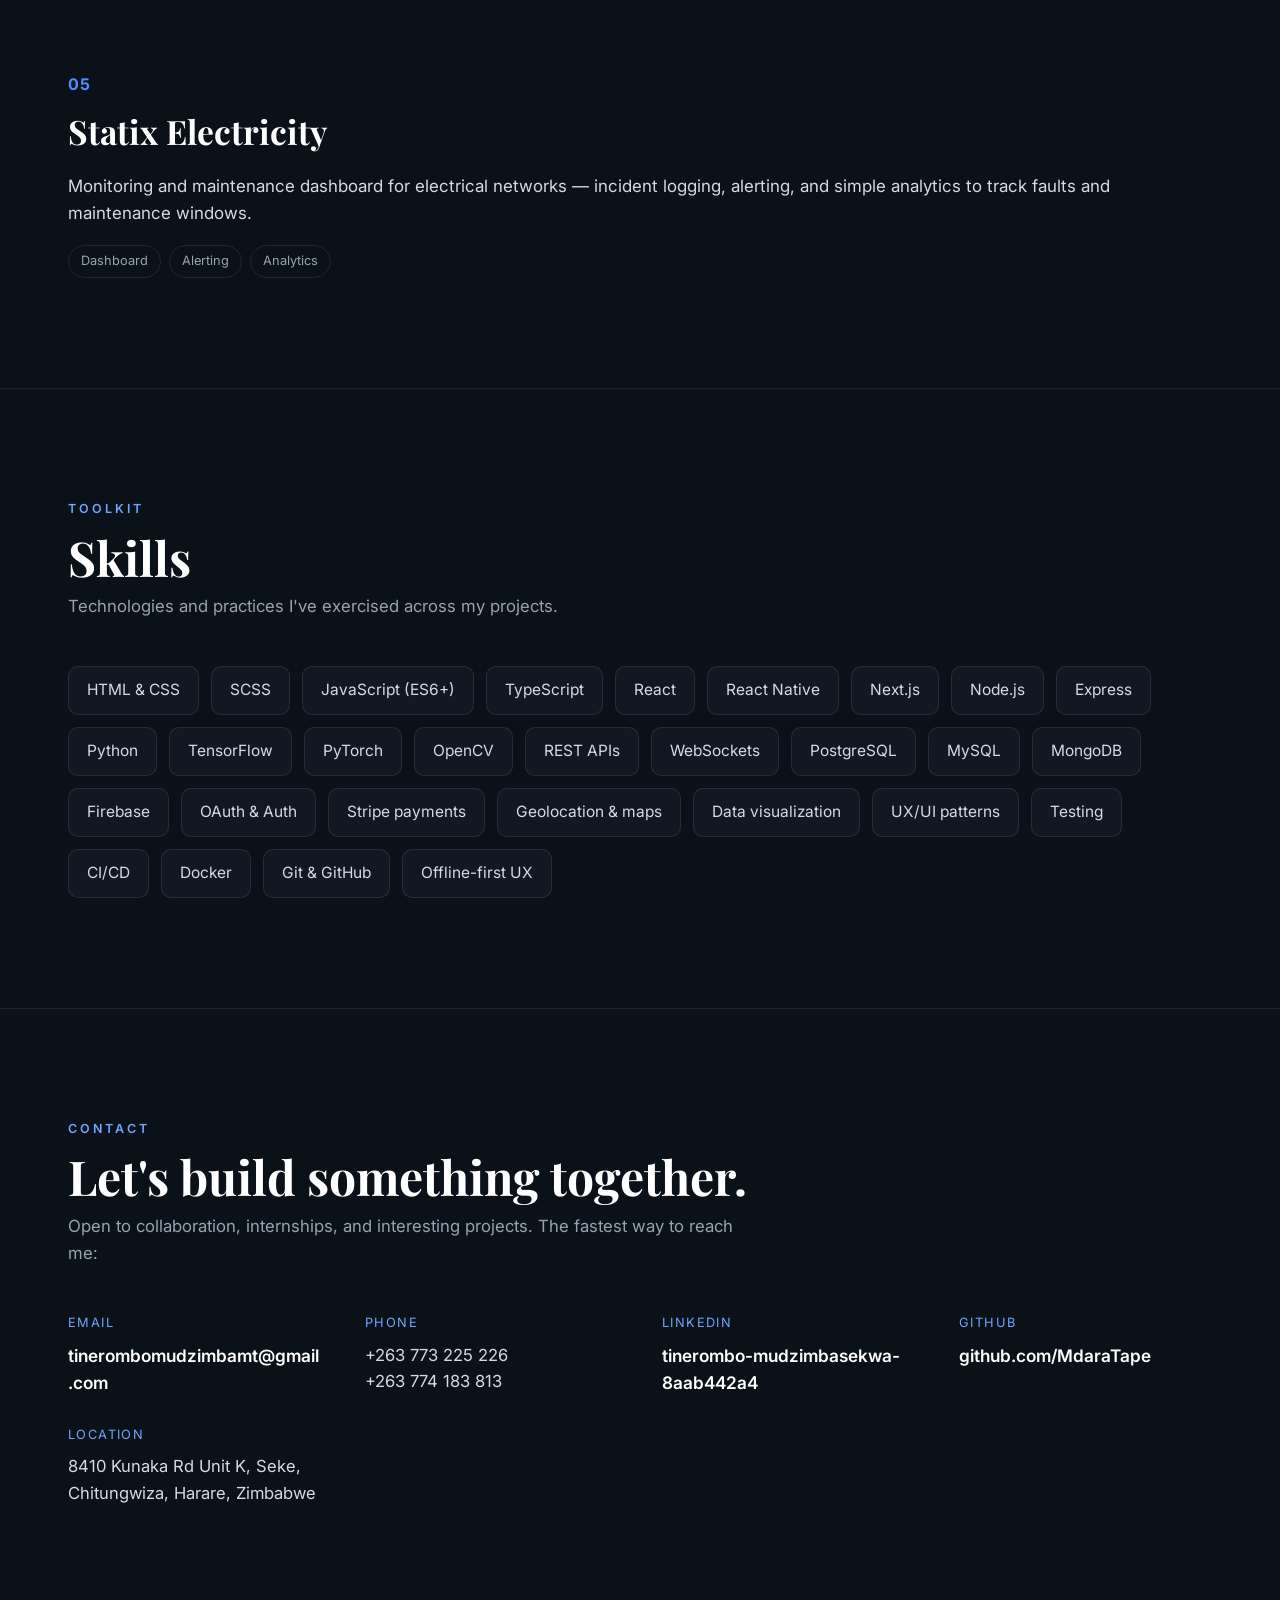
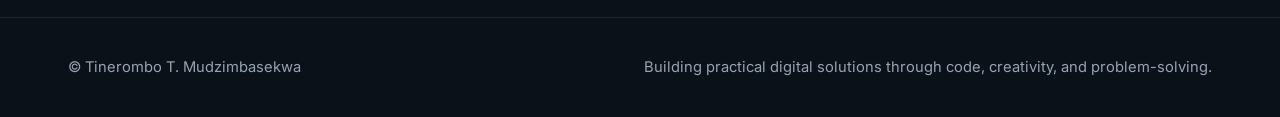
==== commit 3e63ea3a: "Graduation Glamour: centered description on top, 3 images in one row below" ====
--- a/index_Version3.html
+++ b/index_Version3.html
@@ -248,6 +248,22 @@
       background:var(--panel);cursor:zoom-in;transition:transform .2s}
     .gallery-modal .gm-grid img:hover{transform:translateY(-3px)}
 
+    /* Graduation Glamour — centered description on top, 3 images in one row below */
+    .project-stacked{margin-top:clamp(48px,7vw,80px)}
+    .info-centered{max-width:720px;margin:0 auto;text-align:center}
+    .info-centered .pnum{color:var(--accent);font-weight:700;letter-spacing:1px}
+    .info-centered h3{font-family:var(--serif);font-size:clamp(1.5rem,3vw,2.1rem);margin:8px 0 14px;color:#fff}
+    .info-centered .desc{color:#d4dbe4;font-size:1.06rem;margin:0 auto}
+    .info-centered .tags{margin-top:18px;display:flex;flex-wrap:wrap;gap:8px;justify-content:center}
+    .info-centered .tags span{font-size:.8rem;color:var(--muted);border:1px solid var(--line);padding:5px 12px;border-radius:999px}
+    .row-3{display:grid;grid-template-columns:repeat(3,1fr);gap:18px;margin-top:clamp(28px,4vw,44px)}
+    .row-3 figure{margin:0}
+    .row-3 img{width:100%;aspect-ratio:9/16;object-fit:cover;border-radius:14px;border:1px solid var(--line);
+      background:var(--panel);cursor:zoom-in;box-shadow:0 16px 40px rgba(0,0,0,0.4);
+      transition:transform .25s,box-shadow .25s}
+    .row-3 img:hover{transform:translateY(-5px);box-shadow:0 24px 54px rgba(0,0,0,0.5)}
+    @media(max-width:620px){.row-3{grid-template-columns:1fr;max-width:420px;margin-left:auto;margin-right:auto}}
+
     .skills{display:flex;flex-wrap:wrap;gap:12px}
     .skills span{border:1px solid var(--line);background:var(--bg-soft);color:#d4dbe4;padding:11px 18px;border-radius:10px;
       font-size:.97rem;transition:border-color .2s,color .2s,transform .2s}
@@ -385,20 +401,17 @@
         </div>
       </article>
 
-      <article class="project flip reveal" id="graduation-glamour">
-        <div class="info">
+      <article class="project-stacked reveal" id="graduation-glamour">
+        <div class="info-centered">
           <span class="pnum">02</span>
           <h3>Graduation Glamour</h3>
           <p class="desc">Event planning and e-commerce for graduation packages and photography bookings — gallery, package selection, and checkout for organizers and customers.</p>
           <div class="tags"><span>E-commerce</span><span>Gallery</span><span>Checkout</span><span>Bookings</span></div>
         </div>
-        <div class="media">
-          <div class="shelf">
-            <figure><img src="images/graduation-glamour-1.png.png" alt="Graduation Glamour screenshot 1" loading="lazy"></figure>
-            <figure><img src="images/graduation-glamour-2.png.png" alt="Graduation Glamour screenshot 2" loading="lazy"></figure>
-            <figure><img src="images/graduation-glamour-3.png.png" alt="Graduation Glamour screenshot 3" loading="lazy"></figure>
-          </div>
-          <p class="shelf-hint">← Scroll to see all screens →</p>
+        <div class="row-3">
+          <figure><img src="images/graduation-glamour-1.png.png" alt="Graduation Glamour screenshot 1" loading="lazy"></figure>
+          <figure><img src="images/graduation-glamour-2.png.png" alt="Graduation Glamour screenshot 2" loading="lazy"></figure>
+          <figure><img src="images/graduation-glamour-3.png.png" alt="Graduation Glamour screenshot 3" loading="lazy"></figure>
         </div>
       </article>
 
@@ -525,7 +538,7 @@
     var lb=document.getElementById('lightbox'),lbImg=document.getElementById('lightboxImg');
     function openLightbox(src,alt){lbImg.src=src;lbImg.alt=alt||'';lb.classList.add('open');lb.setAttribute('aria-hidden','false');}
     function closeLightbox(){lb.classList.remove('open');lb.setAttribute('aria-hidden','true');lbImg.src='';}
-    document.querySelectorAll('.shelf img').forEach(function(img){img.addEventListener('click',function(){openLightbox(img.src,img.alt);});});
+    document.querySelectorAll('.shelf img, .row-3 img').forEach(function(img){img.addEventListener('click',function(){openLightbox(img.src,img.alt);});});
     document.getElementById('lightboxClose').addEventListener('click',closeLightbox);
     lb.addEventListener('click',function(e){if(e.target===lb)closeLightbox();});
 
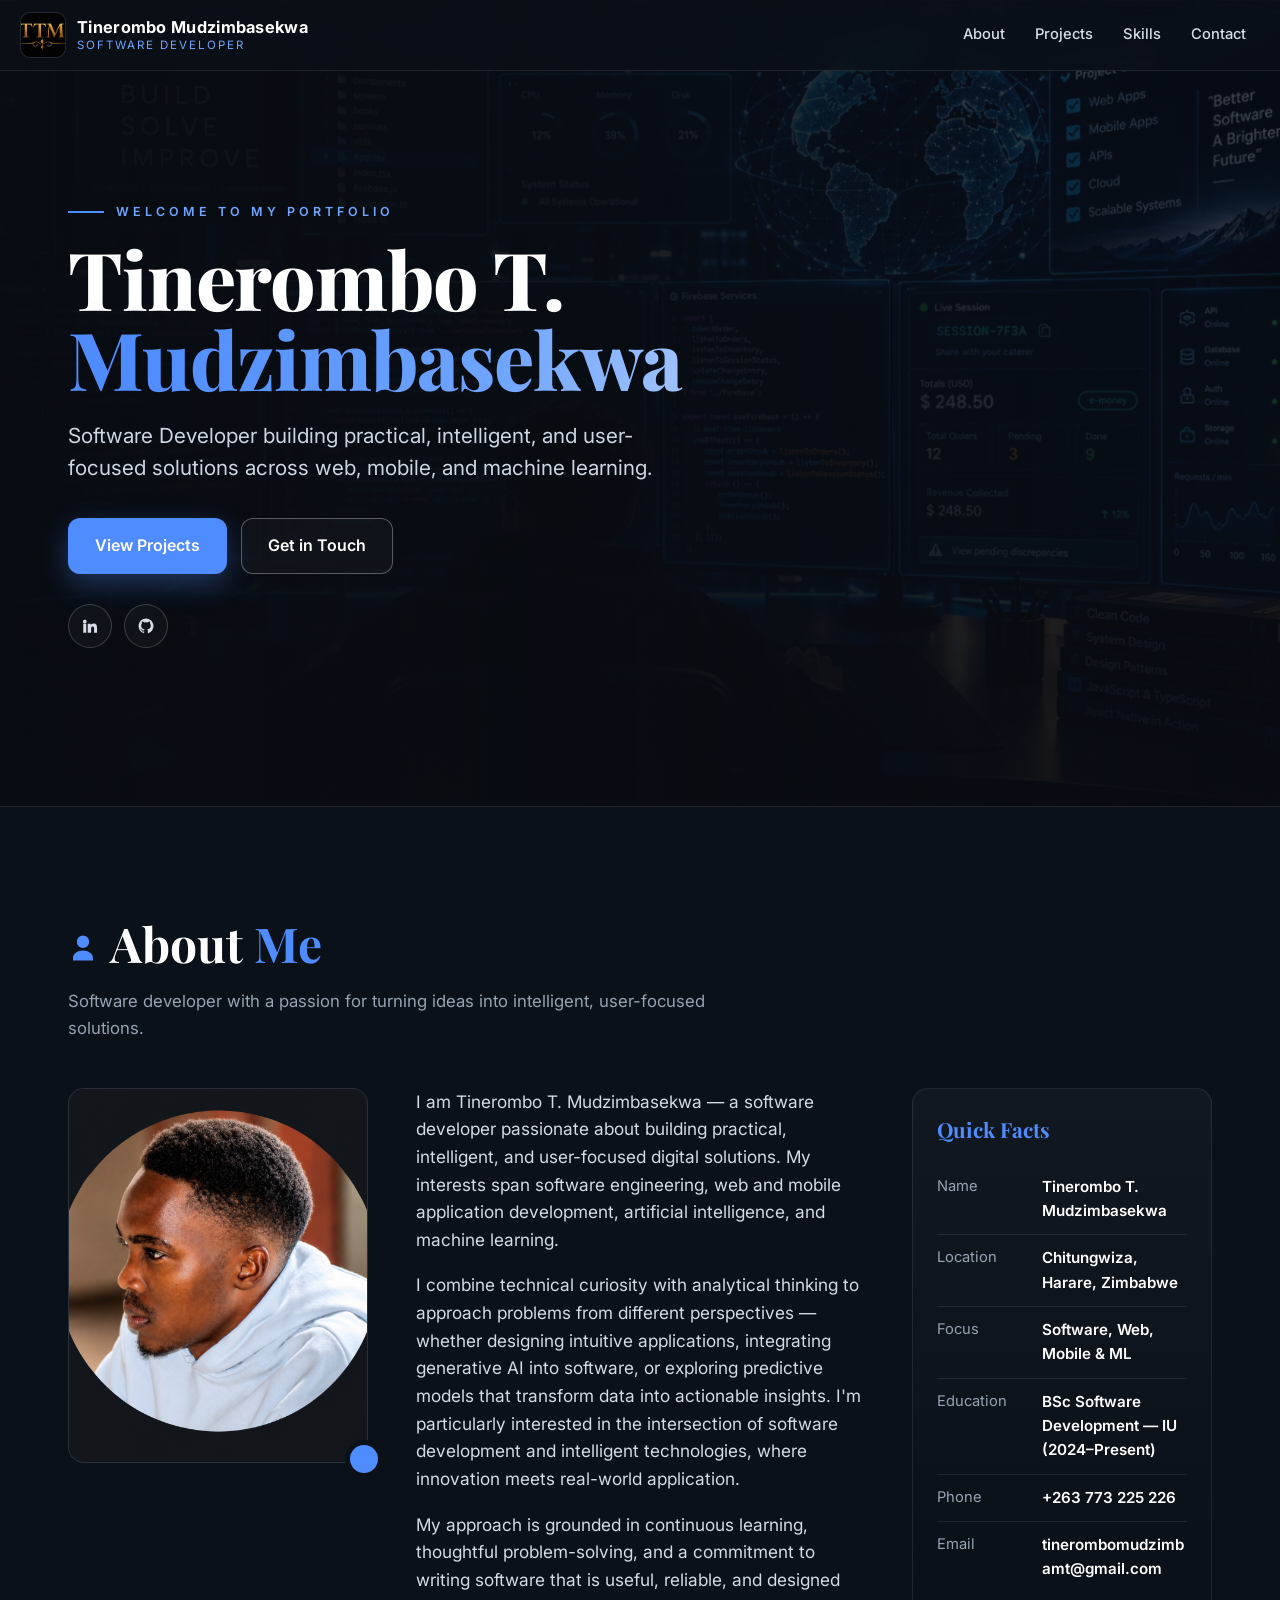
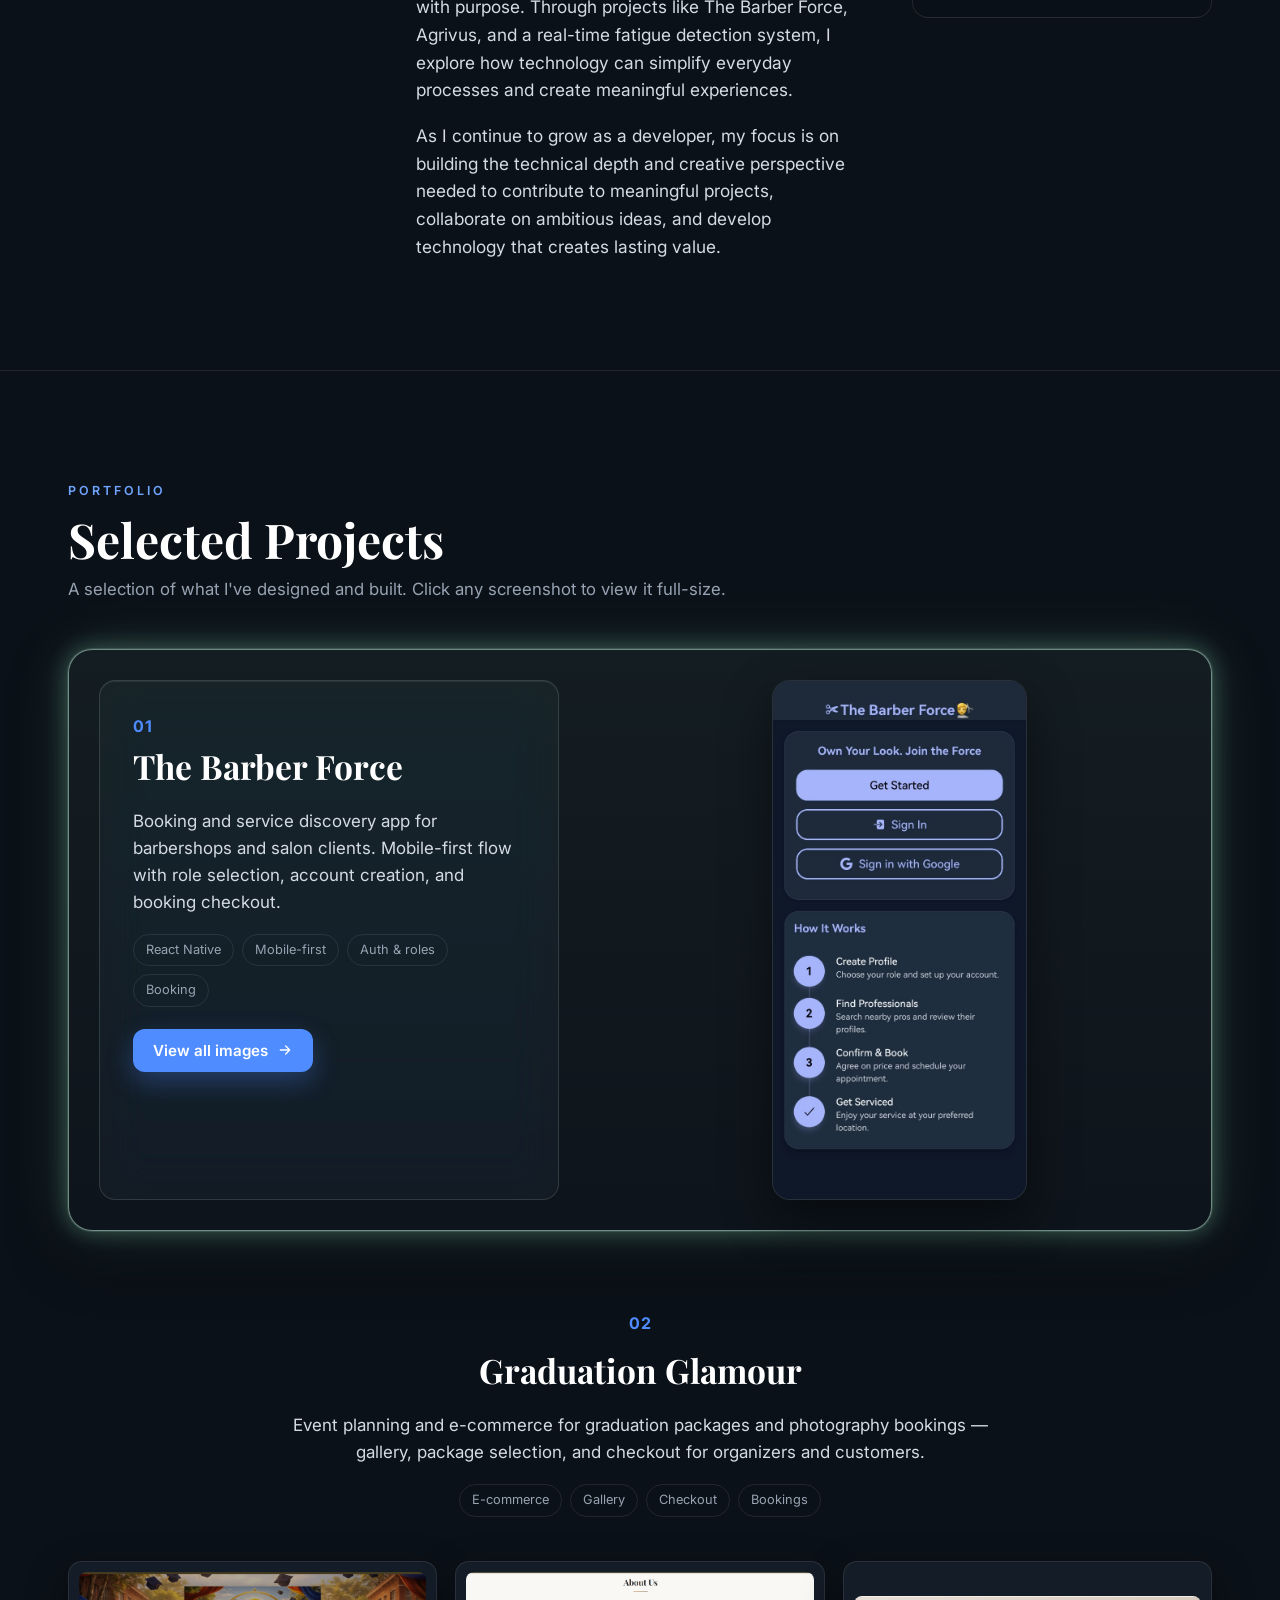
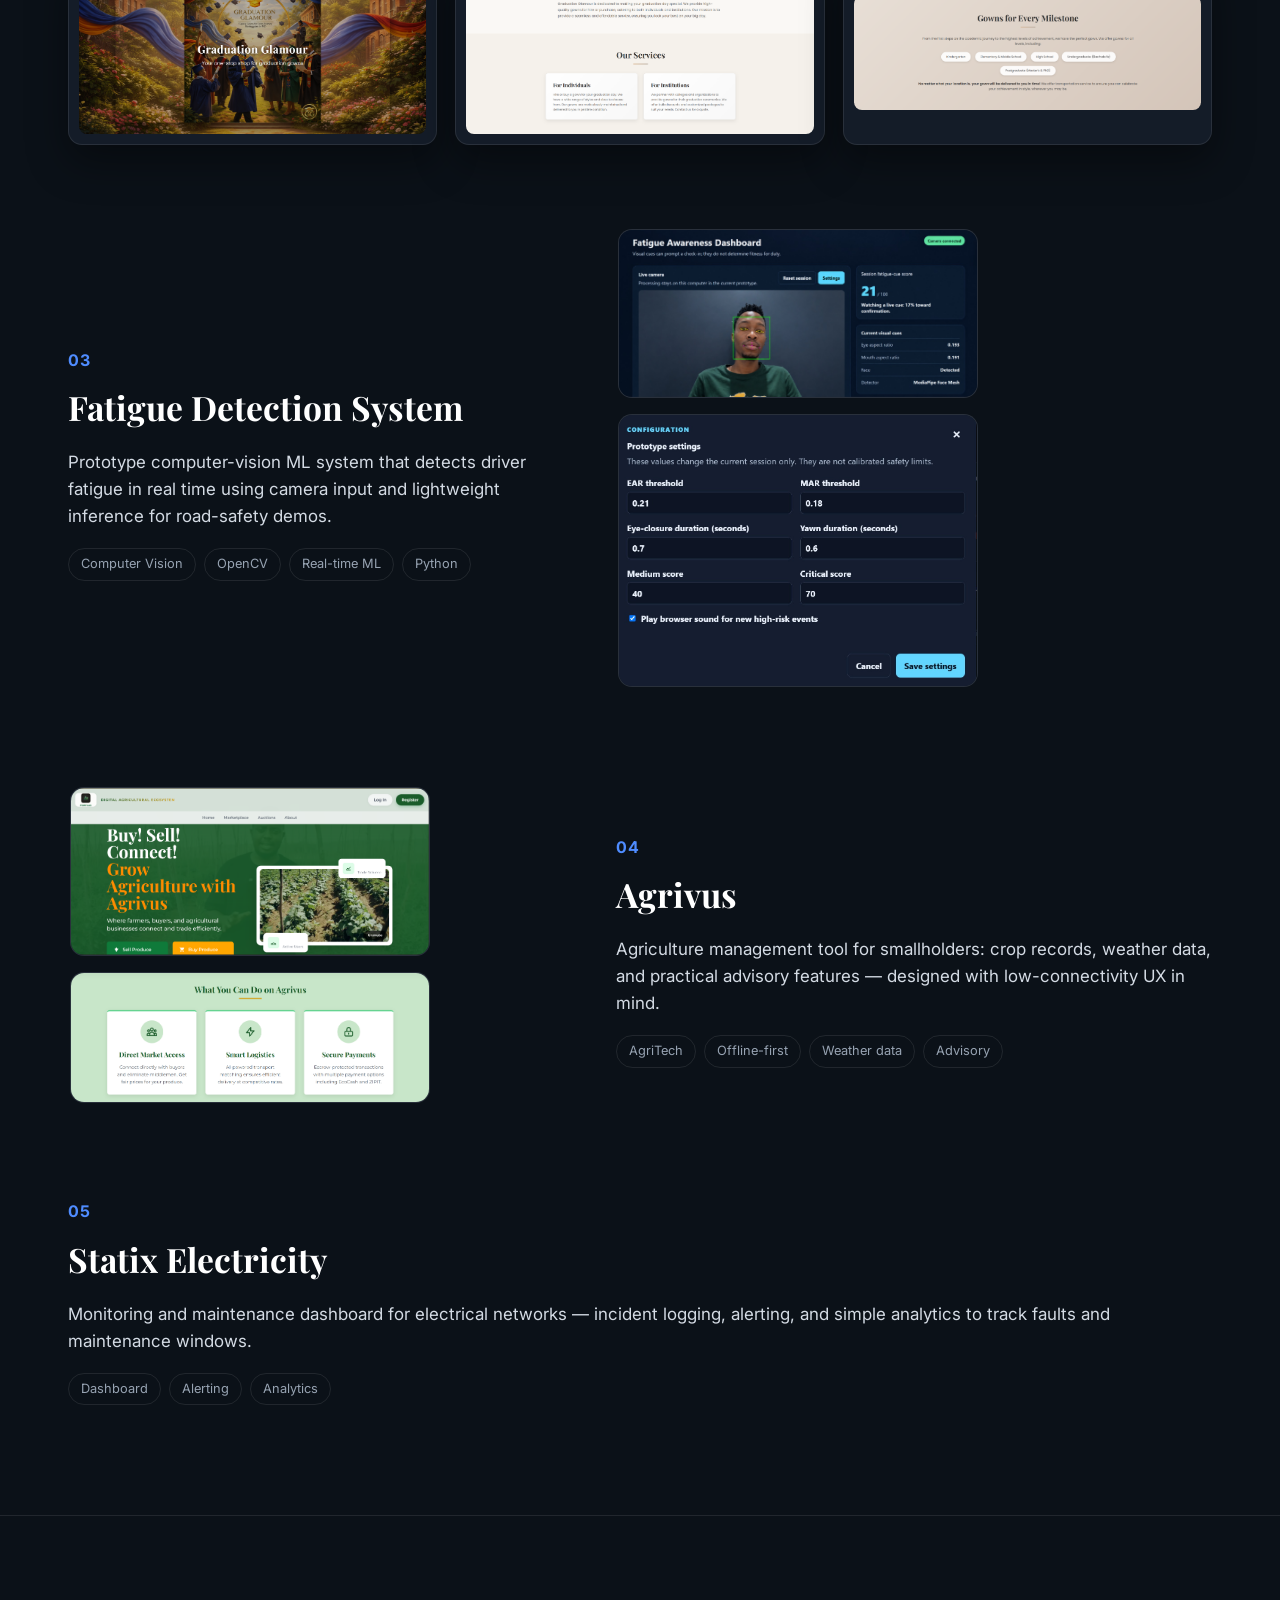
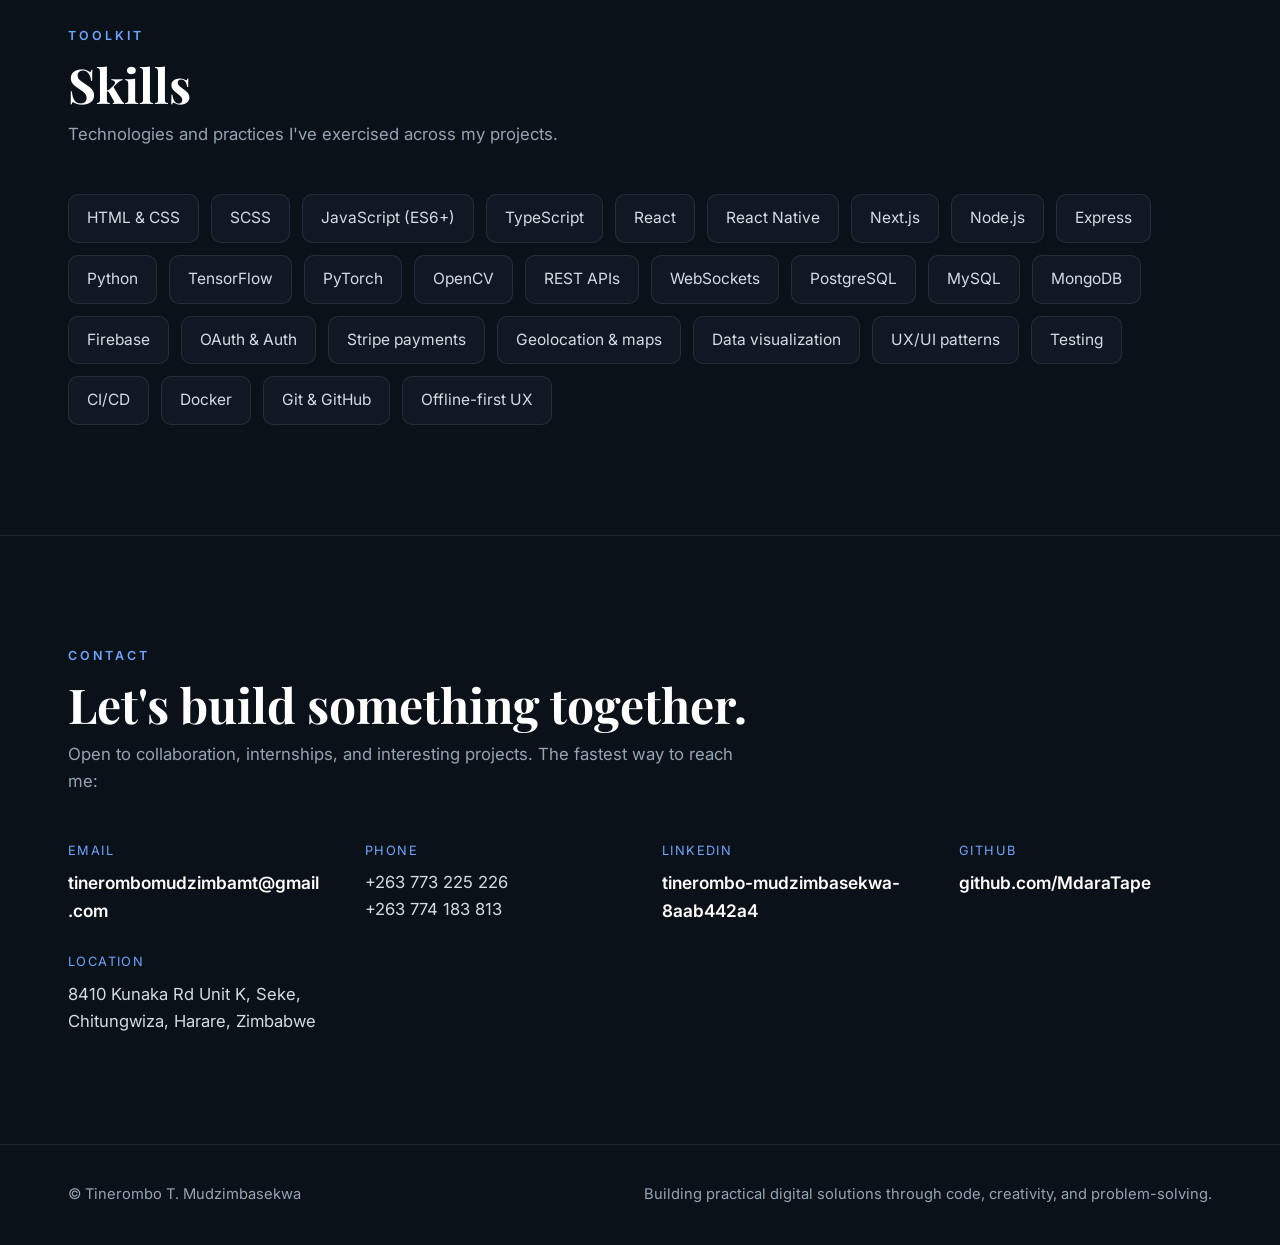
==== commit c69df12e: "Graduation Glamour: show each full image uncropped in its own container (contain, not cover)" ====
--- a/index_Version3.html
+++ b/index_Version3.html
@@ -257,11 +257,11 @@
     .info-centered .tags{margin-top:18px;display:flex;flex-wrap:wrap;gap:8px;justify-content:center}
     .info-centered .tags span{font-size:.8rem;color:var(--muted);border:1px solid var(--line);padding:5px 12px;border-radius:999px}
     .row-3{display:grid;grid-template-columns:repeat(3,1fr);gap:18px;margin-top:clamp(28px,4vw,44px)}
-    .row-3 figure{margin:0}
-    .row-3 img{width:100%;aspect-ratio:9/16;object-fit:cover;border-radius:14px;border:1px solid var(--line);
-      background:var(--panel);cursor:zoom-in;box-shadow:0 16px 40px rgba(0,0,0,0.4);
-      transition:transform .25s,box-shadow .25s}
-    .row-3 img:hover{transform:translateY(-5px);box-shadow:0 24px 54px rgba(0,0,0,0.5)}
+    .row-3 figure{margin:0;border-radius:14px;border:1px solid var(--line);background:var(--panel);
+      padding:10px;display:flex;align-items:center;justify-content:center;
+      box-shadow:0 16px 40px rgba(0,0,0,0.4);transition:transform .25s,box-shadow .25s}
+    .row-3 figure:hover{transform:translateY(-5px);box-shadow:0 24px 54px rgba(0,0,0,0.5)}
+    .row-3 img{width:100%;height:auto;max-height:460px;object-fit:contain;border-radius:8px;cursor:zoom-in;display:block}
     @media(max-width:620px){.row-3{grid-template-columns:1fr;max-width:420px;margin-left:auto;margin-right:auto}}
 
     .skills{display:flex;flex-wrap:wrap;gap:12px}
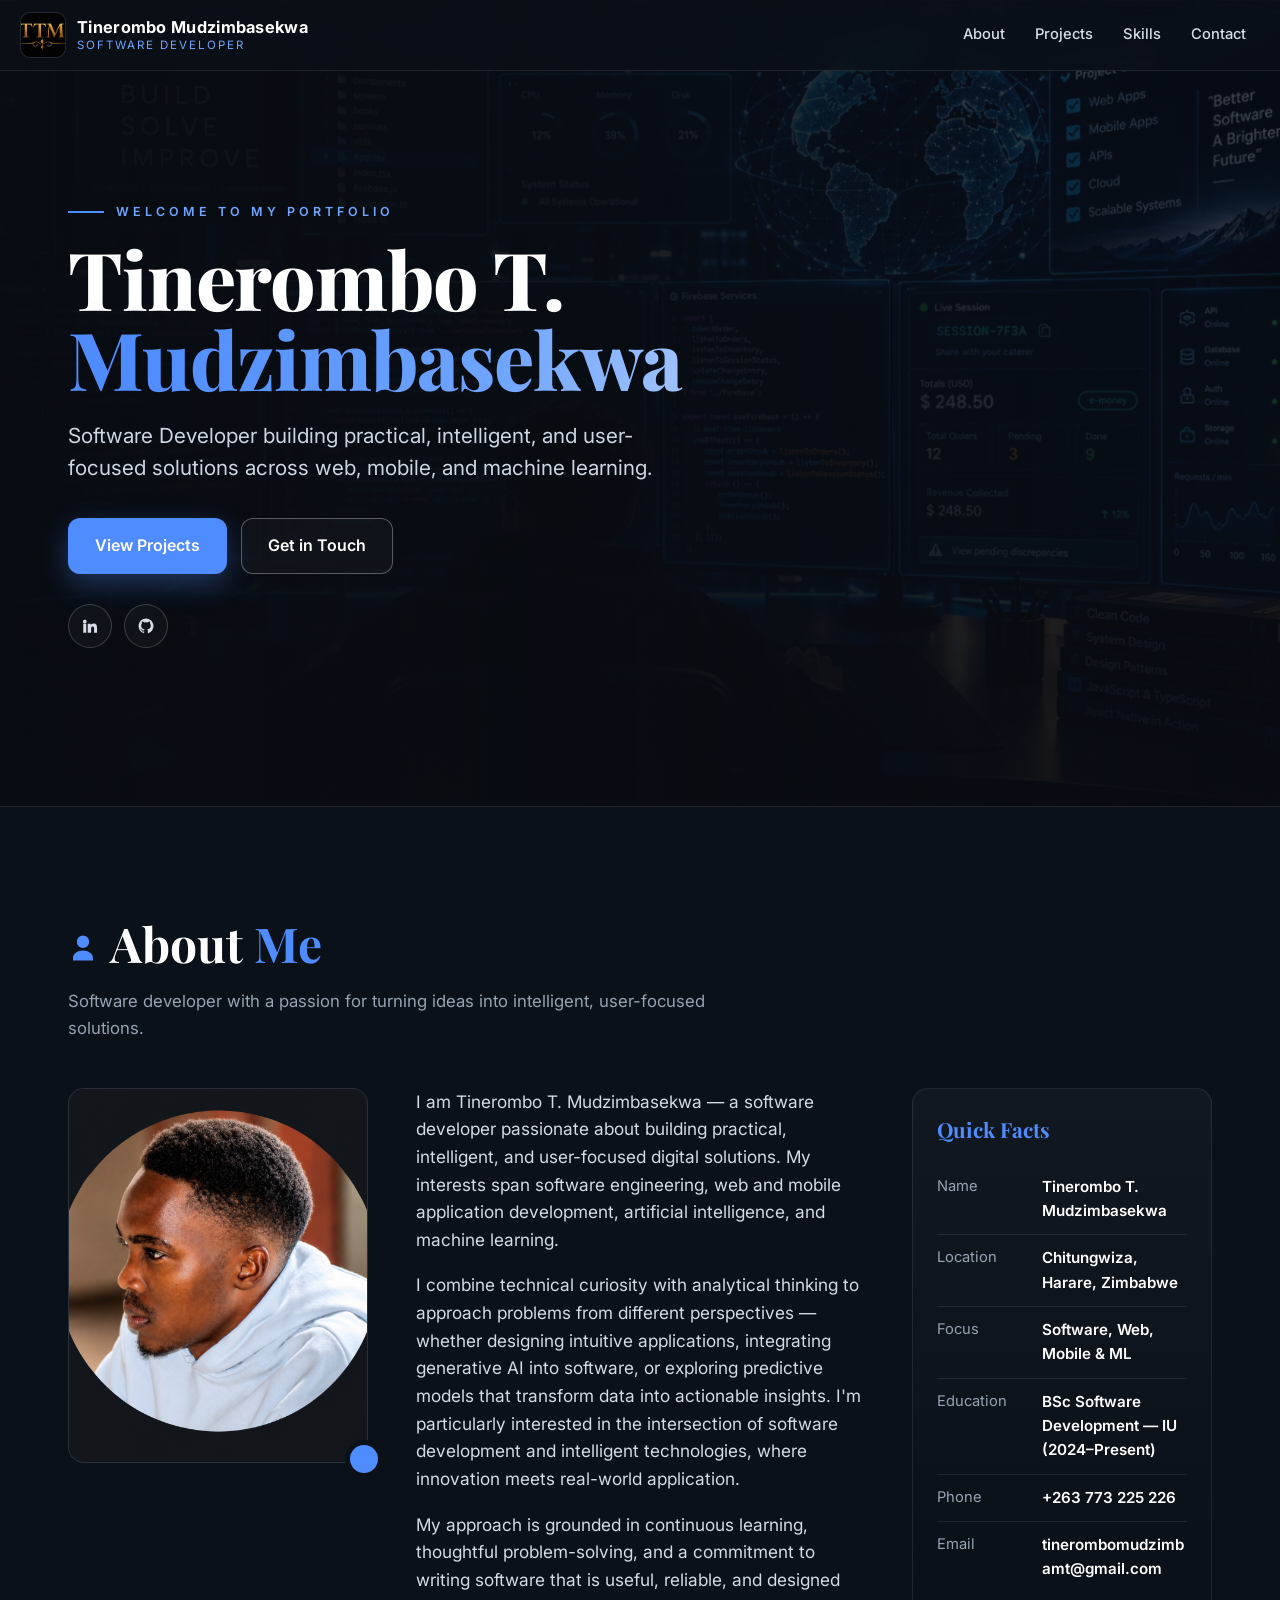
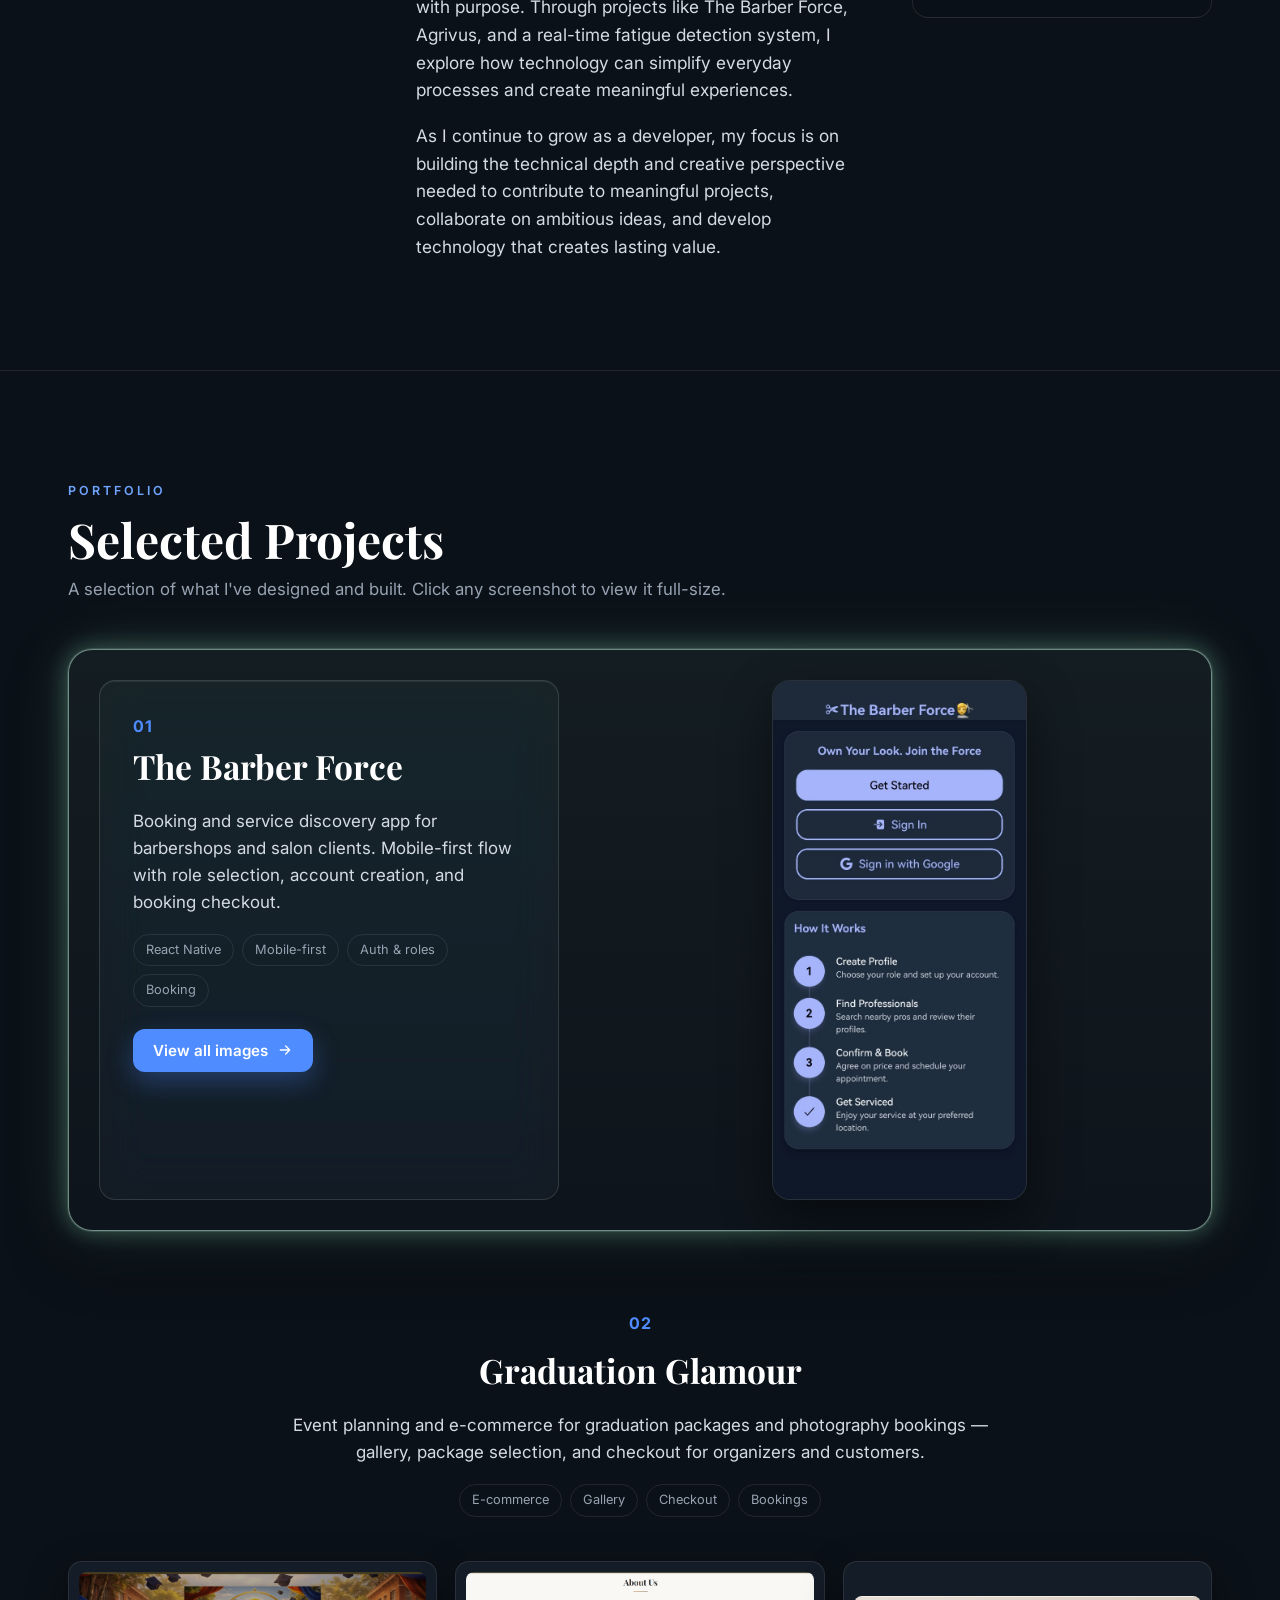
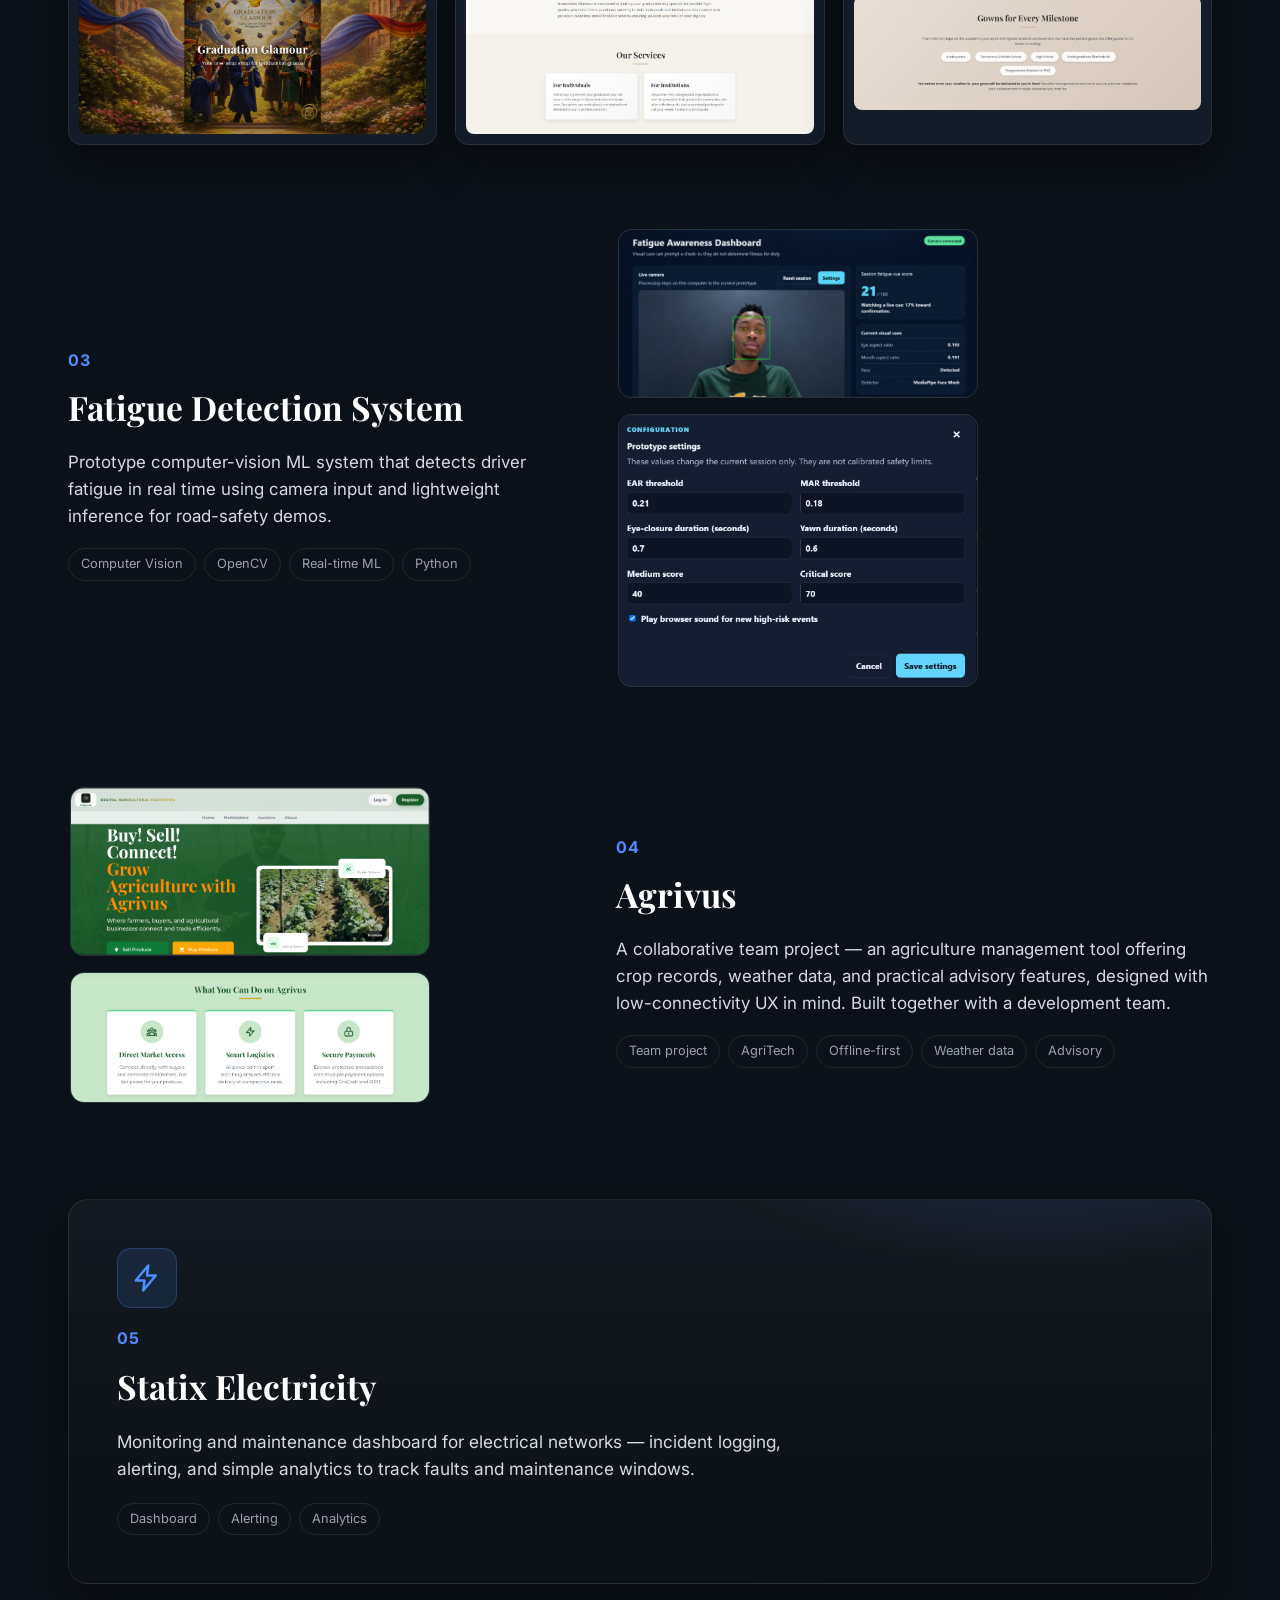
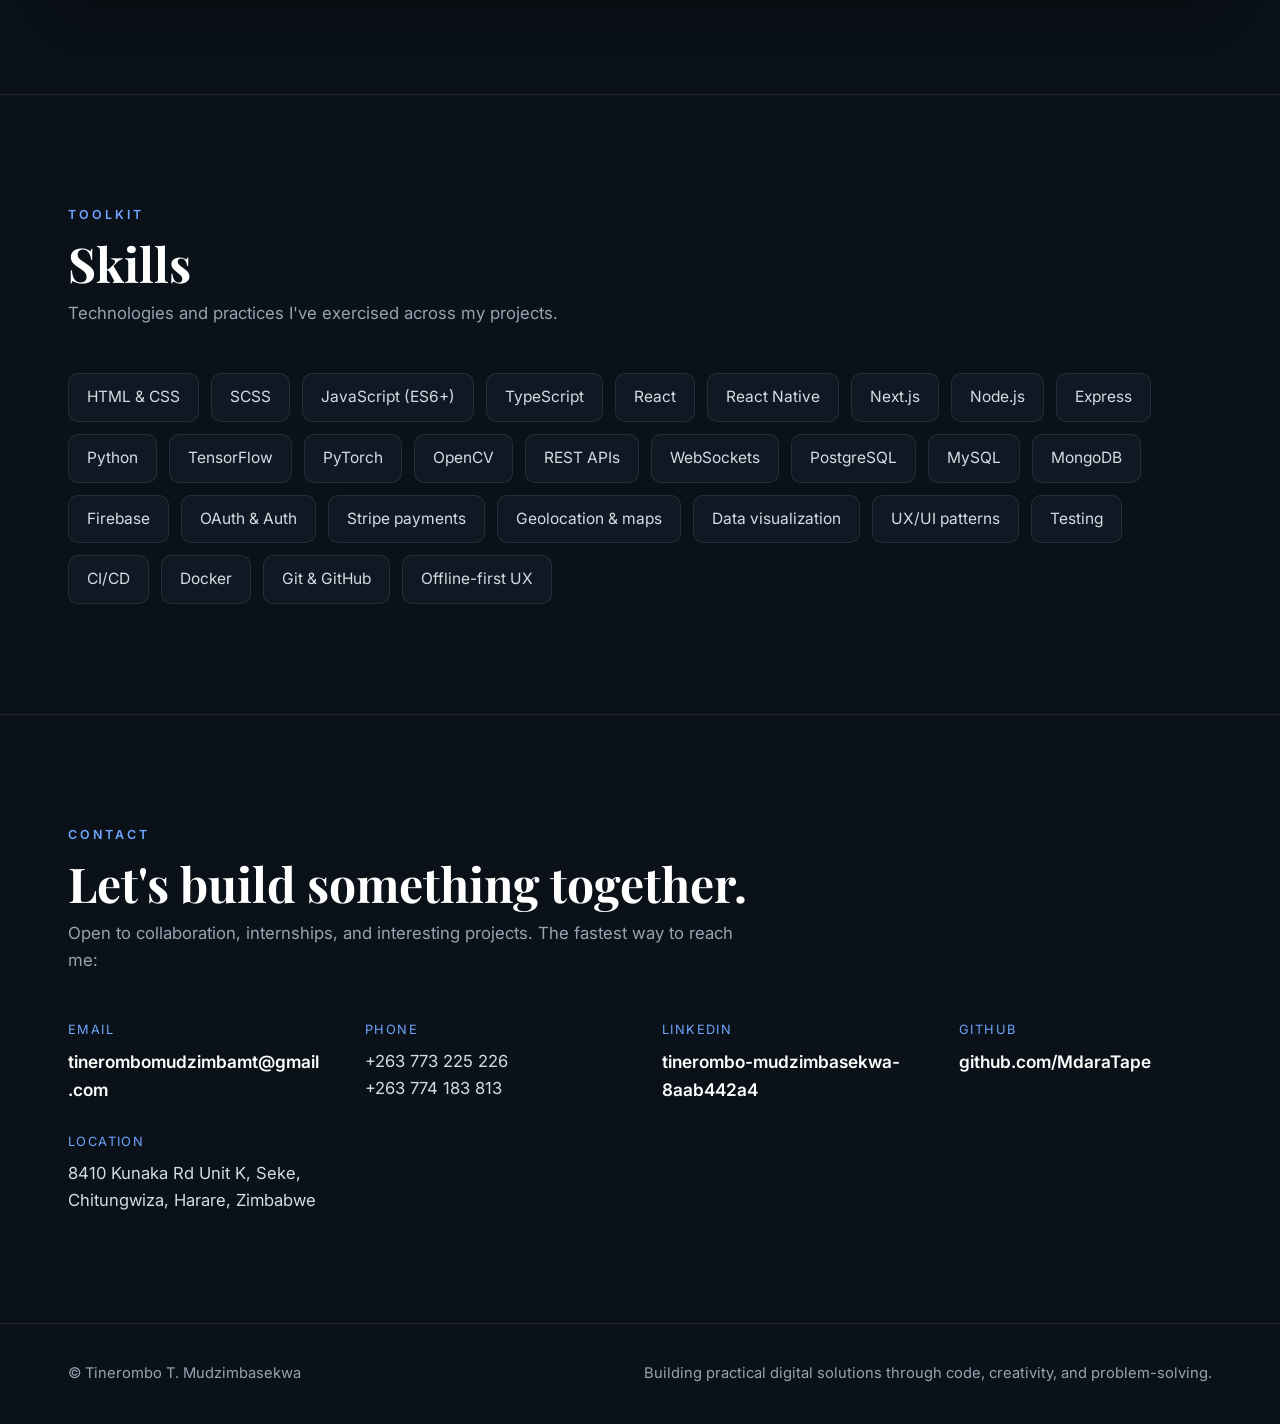
==== commit ff924ebf: "Agrivus: team-project wording (no 'smallholders'); Statix: polished standalone card" ====
--- a/index_Version3.html
+++ b/index_Version3.html
@@ -264,6 +264,22 @@
     .row-3 img{width:100%;height:auto;max-height:460px;object-fit:contain;border-radius:8px;cursor:zoom-in;display:block}
     @media(max-width:620px){.row-3{grid-template-columns:1fr;max-width:420px;margin-left:auto;margin-right:auto}}
 
+    /* Statix Electricity — standalone feature card (no screenshots) */
+    .statix-card{position:relative;overflow:hidden;margin-top:clamp(48px,7vw,80px);
+      padding:clamp(30px,4vw,48px);border-radius:20px;border:1px solid var(--line);
+      background:
+        radial-gradient(600px 240px at 85% -20%, rgba(79,140,255,0.18), transparent 60%),
+        linear-gradient(180deg, rgba(255,255,255,0.04), rgba(0,0,0,0.05));
+      box-shadow:0 20px 50px rgba(0,0,0,0.35);transition:transform .25s,border-color .25s,box-shadow .25s}
+    .statix-card:hover{transform:translateY(-4px);border-color:rgba(79,140,255,0.3);box-shadow:0 28px 64px rgba(0,0,0,0.45)}
+    .statix-card .statix-icon{width:60px;height:60px;border-radius:14px;display:flex;align-items:center;justify-content:center;
+      color:var(--accent);background:rgba(79,140,255,0.12);border:1px solid rgba(79,140,255,0.25);margin-bottom:18px}
+    .statix-card .pnum{color:var(--accent);font-weight:700;letter-spacing:1px}
+    .statix-card h3{font-family:var(--serif);font-size:clamp(1.5rem,3vw,2.1rem);margin:8px 0 14px;color:#fff}
+    .statix-card .desc{color:#d4dbe4;font-size:1.08rem;margin:0;max-width:64ch}
+    .statix-card .tags{margin-top:20px;display:flex;flex-wrap:wrap;gap:8px}
+    .statix-card .tags span{font-size:.8rem;color:var(--muted);border:1px solid var(--line);padding:5px 12px;border-radius:999px}
+
     .skills{display:flex;flex-wrap:wrap;gap:12px}
     .skills span{border:1px solid var(--line);background:var(--bg-soft);color:#d4dbe4;padding:11px 18px;border-radius:10px;
       font-size:.97rem;transition:border-color .2s,color .2s,transform .2s}
@@ -434,8 +450,8 @@
         <div class="info">
           <span class="pnum">04</span>
           <h3>Agrivus</h3>
-          <p class="desc">Agriculture management tool for smallholders: crop records, weather data, and practical advisory features — designed with low-connectivity UX in mind.</p>
-          <div class="tags"><span>AgriTech</span><span>Offline-first</span><span>Weather data</span><span>Advisory</span></div>
+          <p class="desc">A collaborative team project — an agriculture management tool offering crop records, weather data, and practical advisory features, designed with low-connectivity UX in mind. Built together with a development team.</p>
+          <div class="tags"><span>Team project</span><span>AgriTech</span><span>Offline-first</span><span>Weather data</span><span>Advisory</span></div>
         </div>
         <div class="media">
           <div class="shelf few">
@@ -445,13 +461,14 @@
         </div>
       </article>
 
-      <article class="project reveal" id="statix-electricity" style="grid-template-columns:1fr">
-        <div class="info">
-          <span class="pnum">05</span>
-          <h3>Statix Electricity</h3>
-          <p class="desc">Monitoring and maintenance dashboard for electrical networks — incident logging, alerting, and simple analytics to track faults and maintenance windows.</p>
-          <div class="tags"><span>Dashboard</span><span>Alerting</span><span>Analytics</span></div>
-        </div>
+      <article class="reveal statix-card" id="statix-electricity">
+        <div class="statix-icon" aria-hidden="true">
+          <svg viewBox="0 0 24 24" width="30" height="30" fill="none" stroke="currentColor" stroke-width="2" stroke-linecap="round" stroke-linejoin="round"><path d="M13 2 3 14h7l-1 8 10-12h-7l1-8z"/></svg>
+        </div>
+        <span class="pnum">05</span>
+        <h3>Statix Electricity</h3>
+        <p class="desc">Monitoring and maintenance dashboard for electrical networks — incident logging, alerting, and simple analytics to track faults and maintenance windows.</p>
+        <div class="tags"><span>Dashboard</span><span>Alerting</span><span>Analytics</span></div>
       </article>
     </div>
   </section>
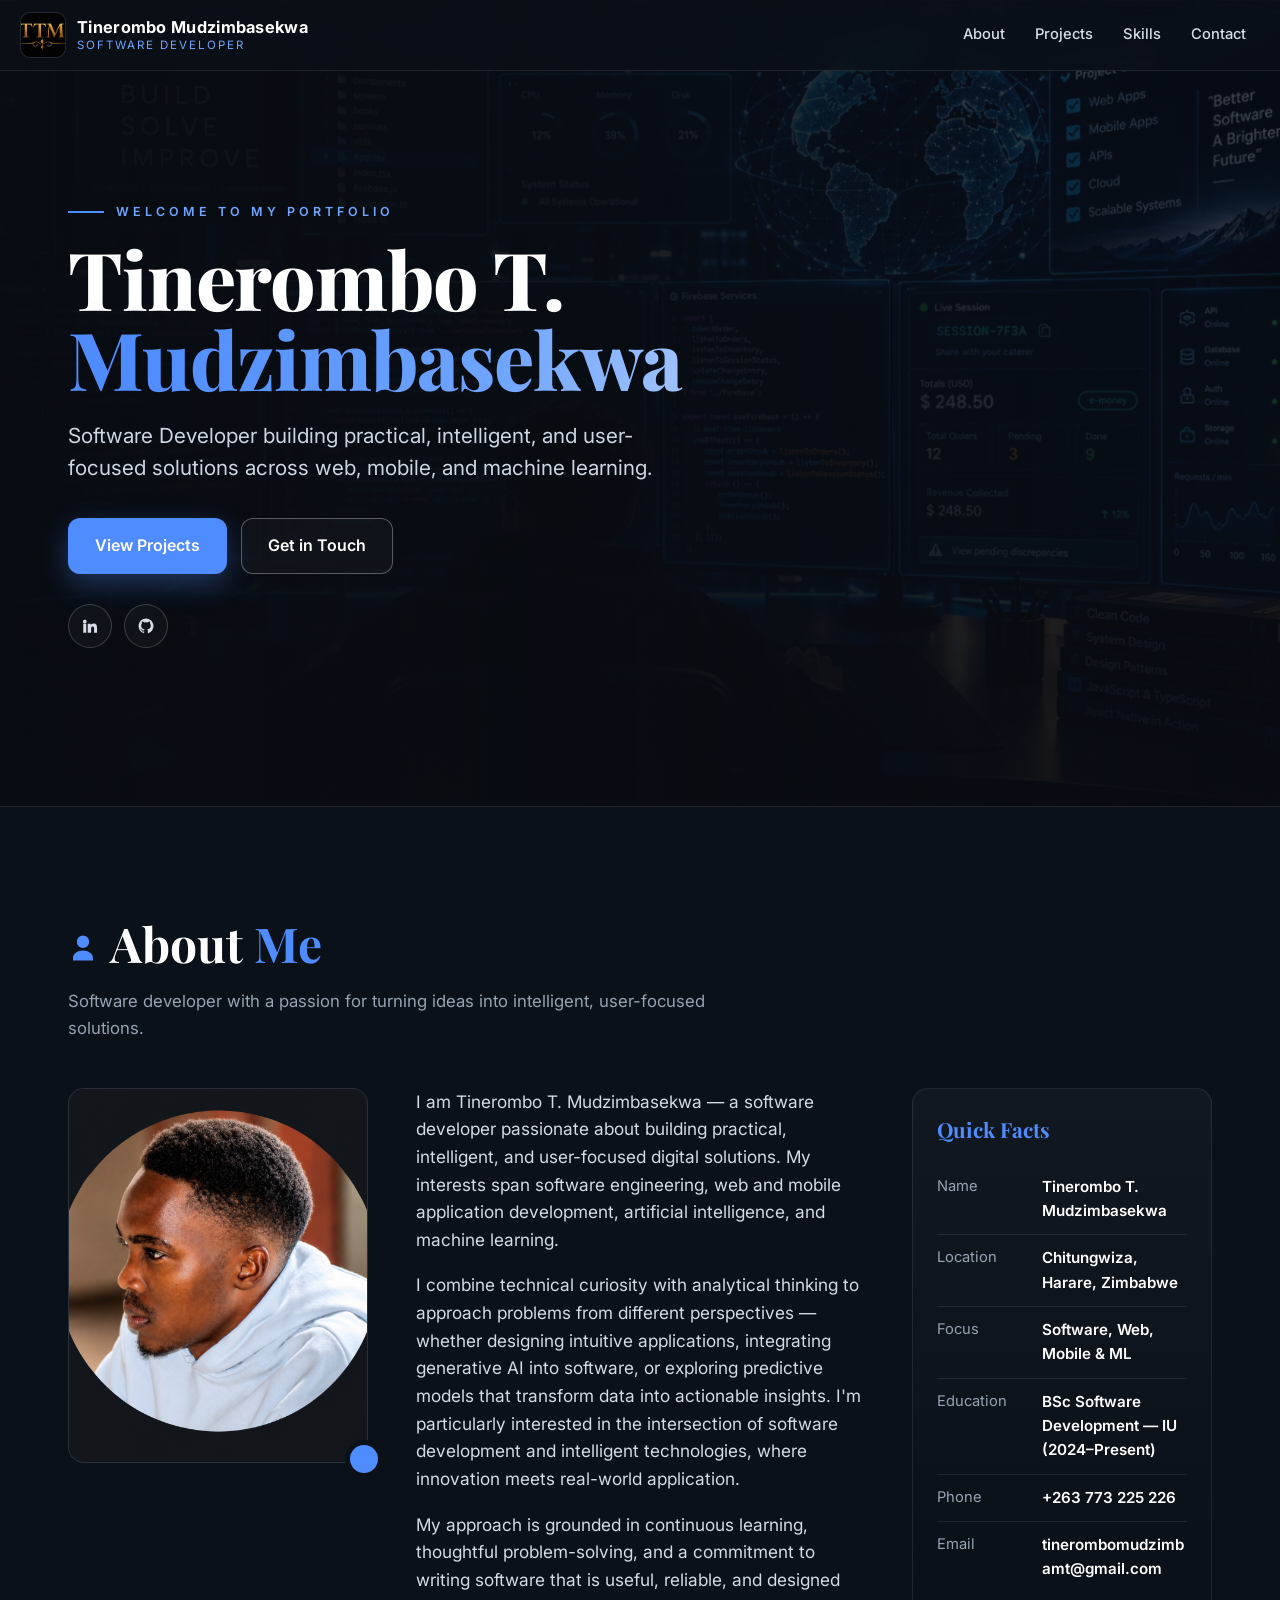
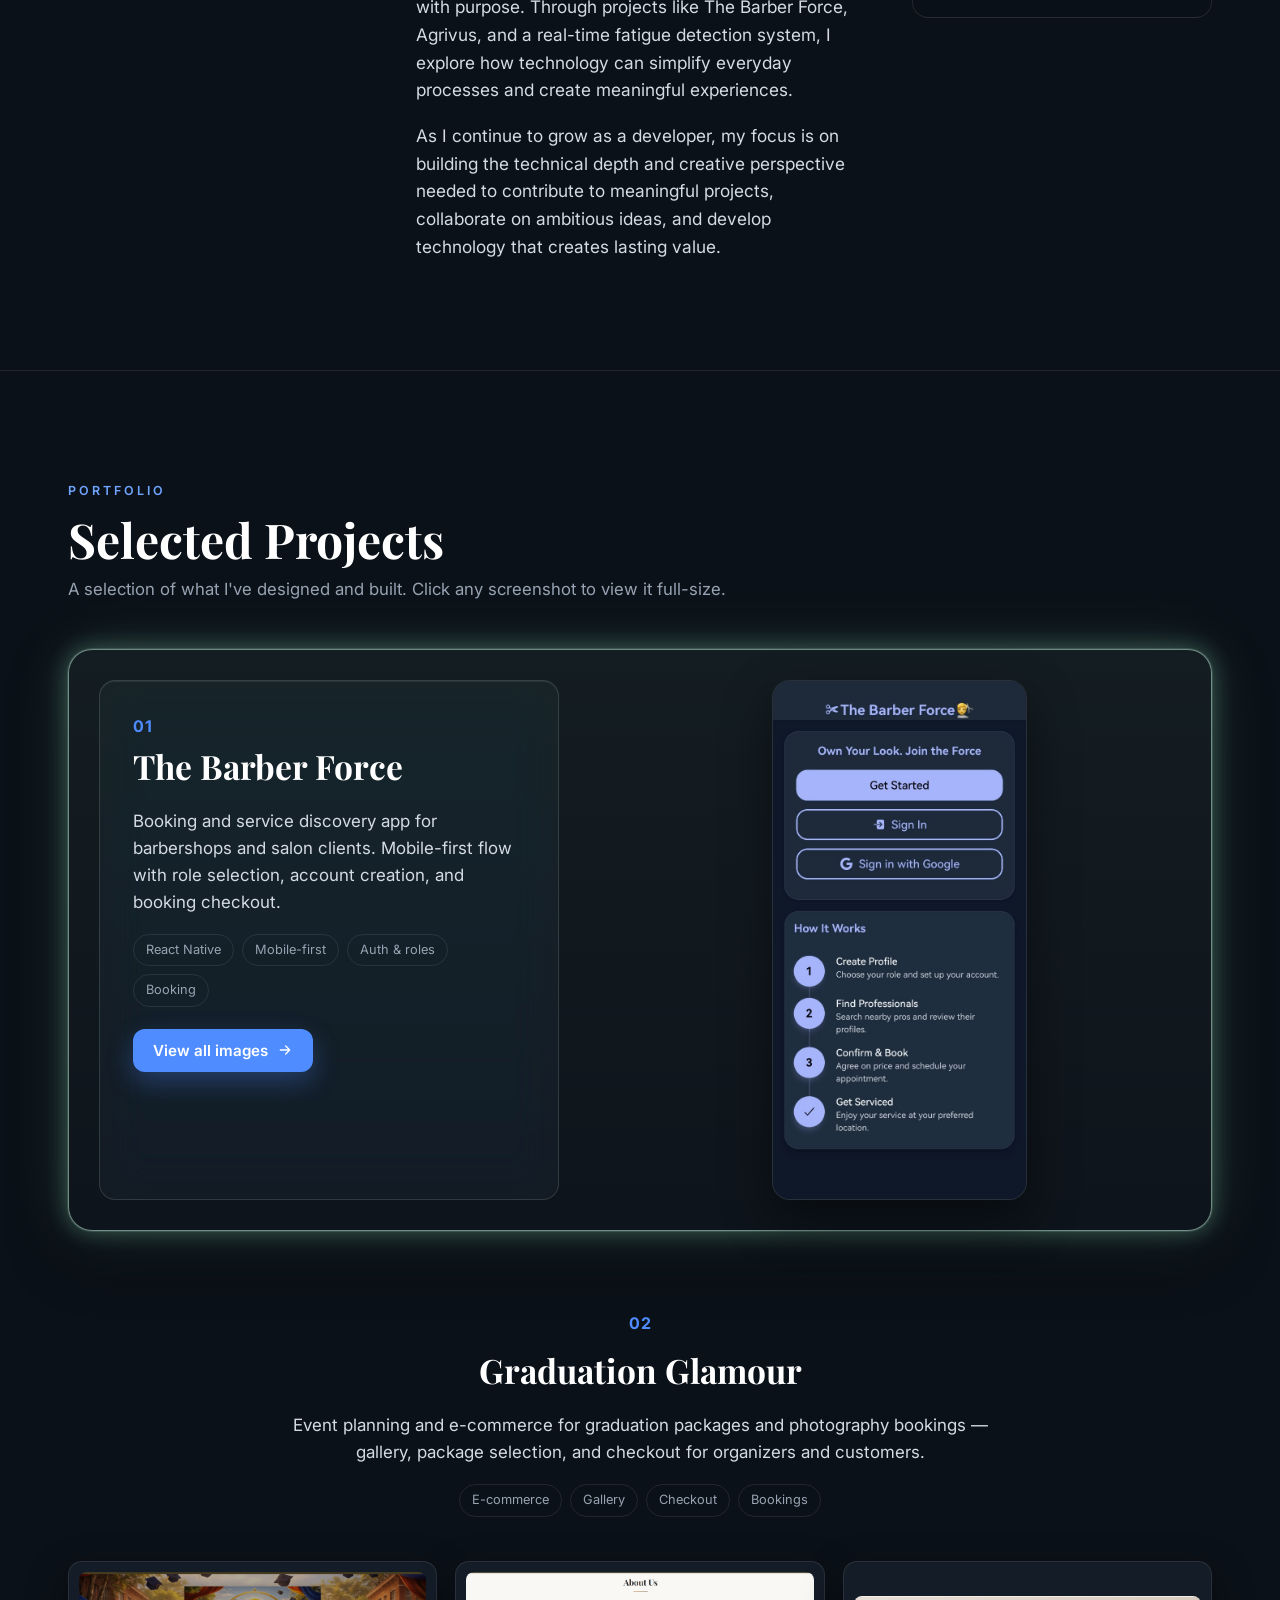
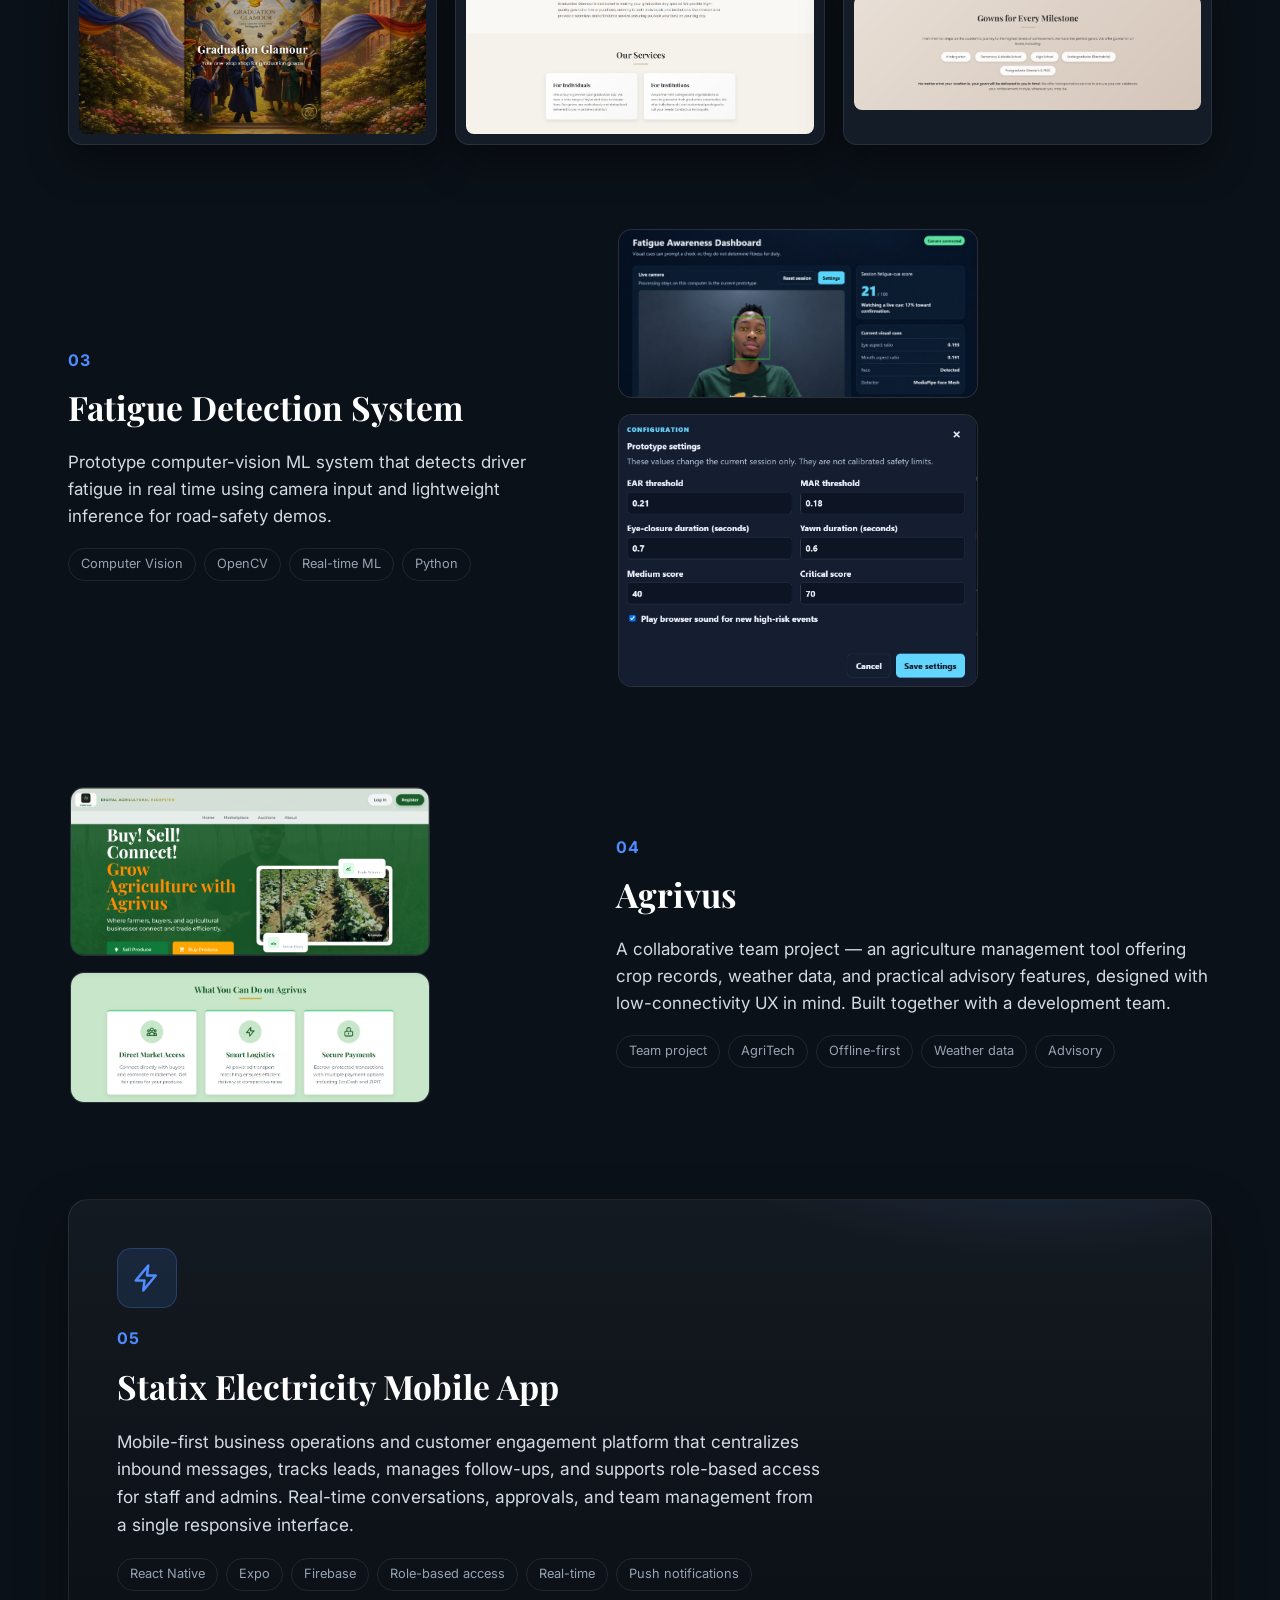
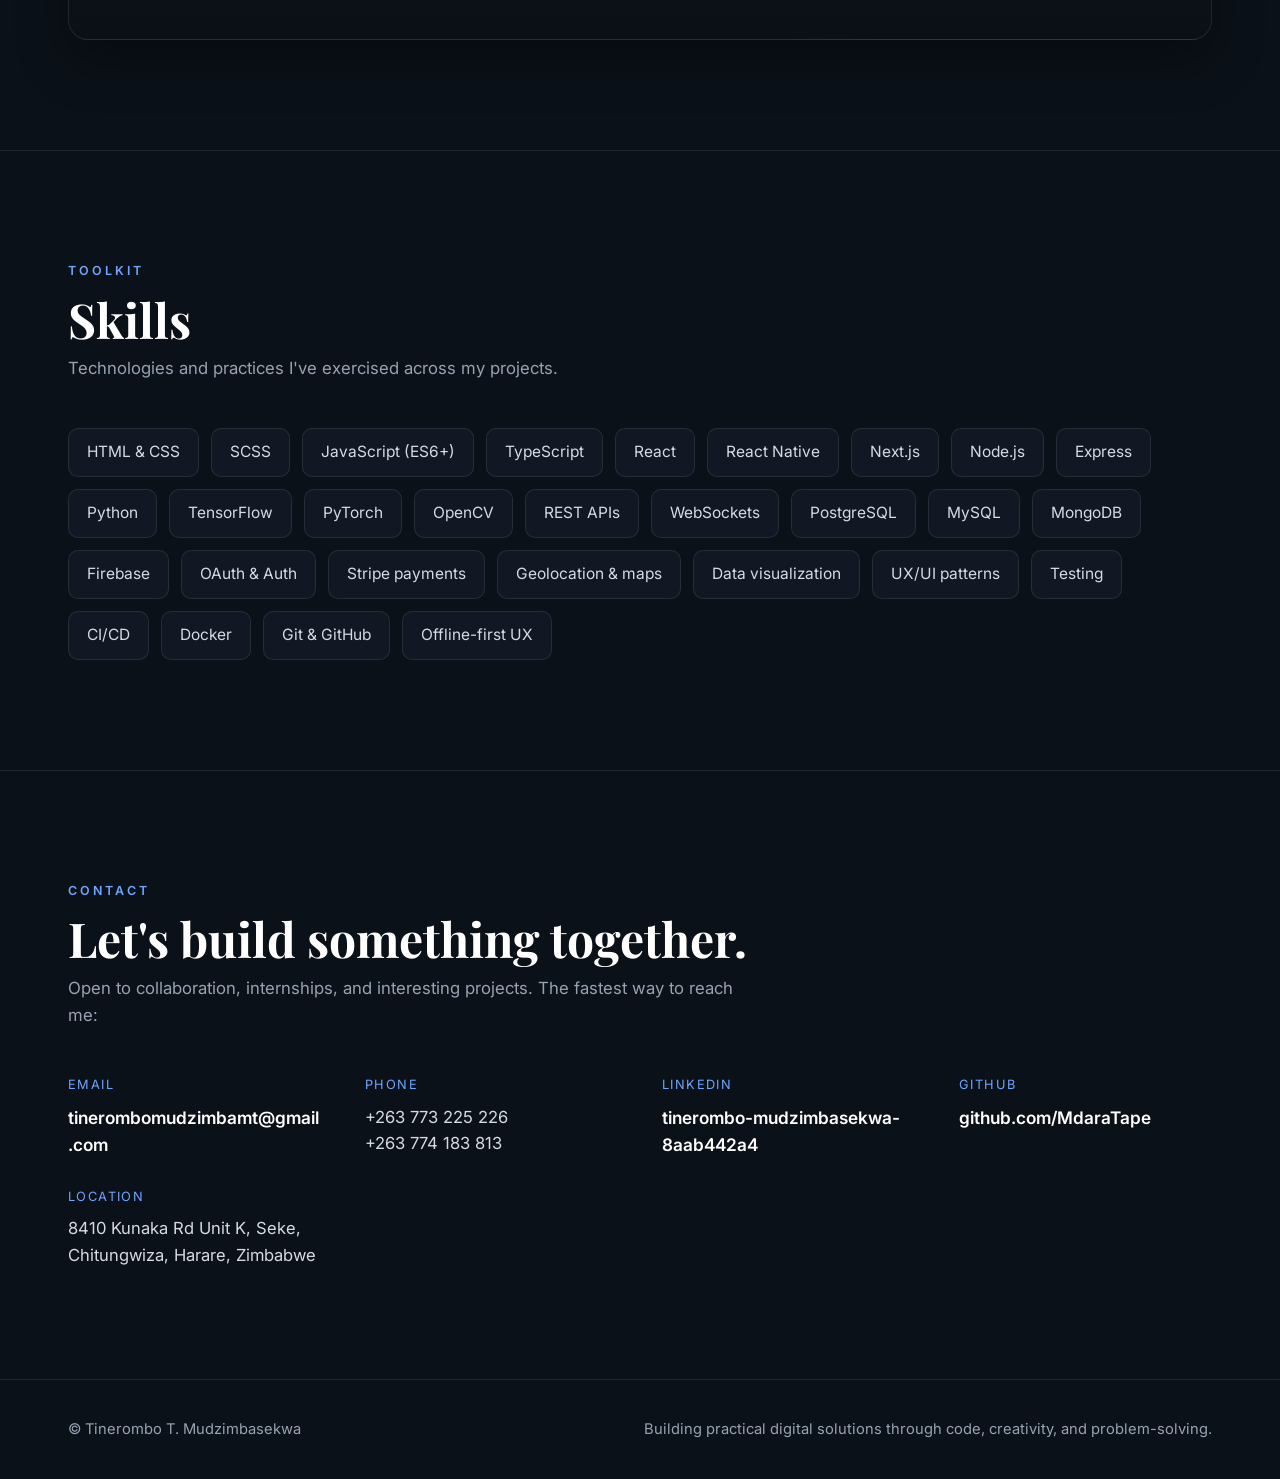
==== commit d52acf77: "Statix: correct description (mobile ops/CRM app, RN/Expo/Firebase) and tags" ====
--- a/index_Version3.html
+++ b/index_Version3.html
@@ -466,9 +466,9 @@
           <svg viewBox="0 0 24 24" width="30" height="30" fill="none" stroke="currentColor" stroke-width="2" stroke-linecap="round" stroke-linejoin="round"><path d="M13 2 3 14h7l-1 8 10-12h-7l1-8z"/></svg>
         </div>
         <span class="pnum">05</span>
-        <h3>Statix Electricity</h3>
-        <p class="desc">Monitoring and maintenance dashboard for electrical networks — incident logging, alerting, and simple analytics to track faults and maintenance windows.</p>
-        <div class="tags"><span>Dashboard</span><span>Alerting</span><span>Analytics</span></div>
+        <h3>Statix Electricity Mobile App</h3>
+        <p class="desc">Mobile-first business operations and customer engagement platform that centralizes inbound messages, tracks leads, manages follow-ups, and supports role-based access for staff and admins. Real-time conversations, approvals, and team management from a single responsive interface.</p>
+        <div class="tags"><span>React Native</span><span>Expo</span><span>Firebase</span><span>Role-based access</span><span>Real-time</span><span>Push notifications</span></div>
       </article>
     </div>
   </section>
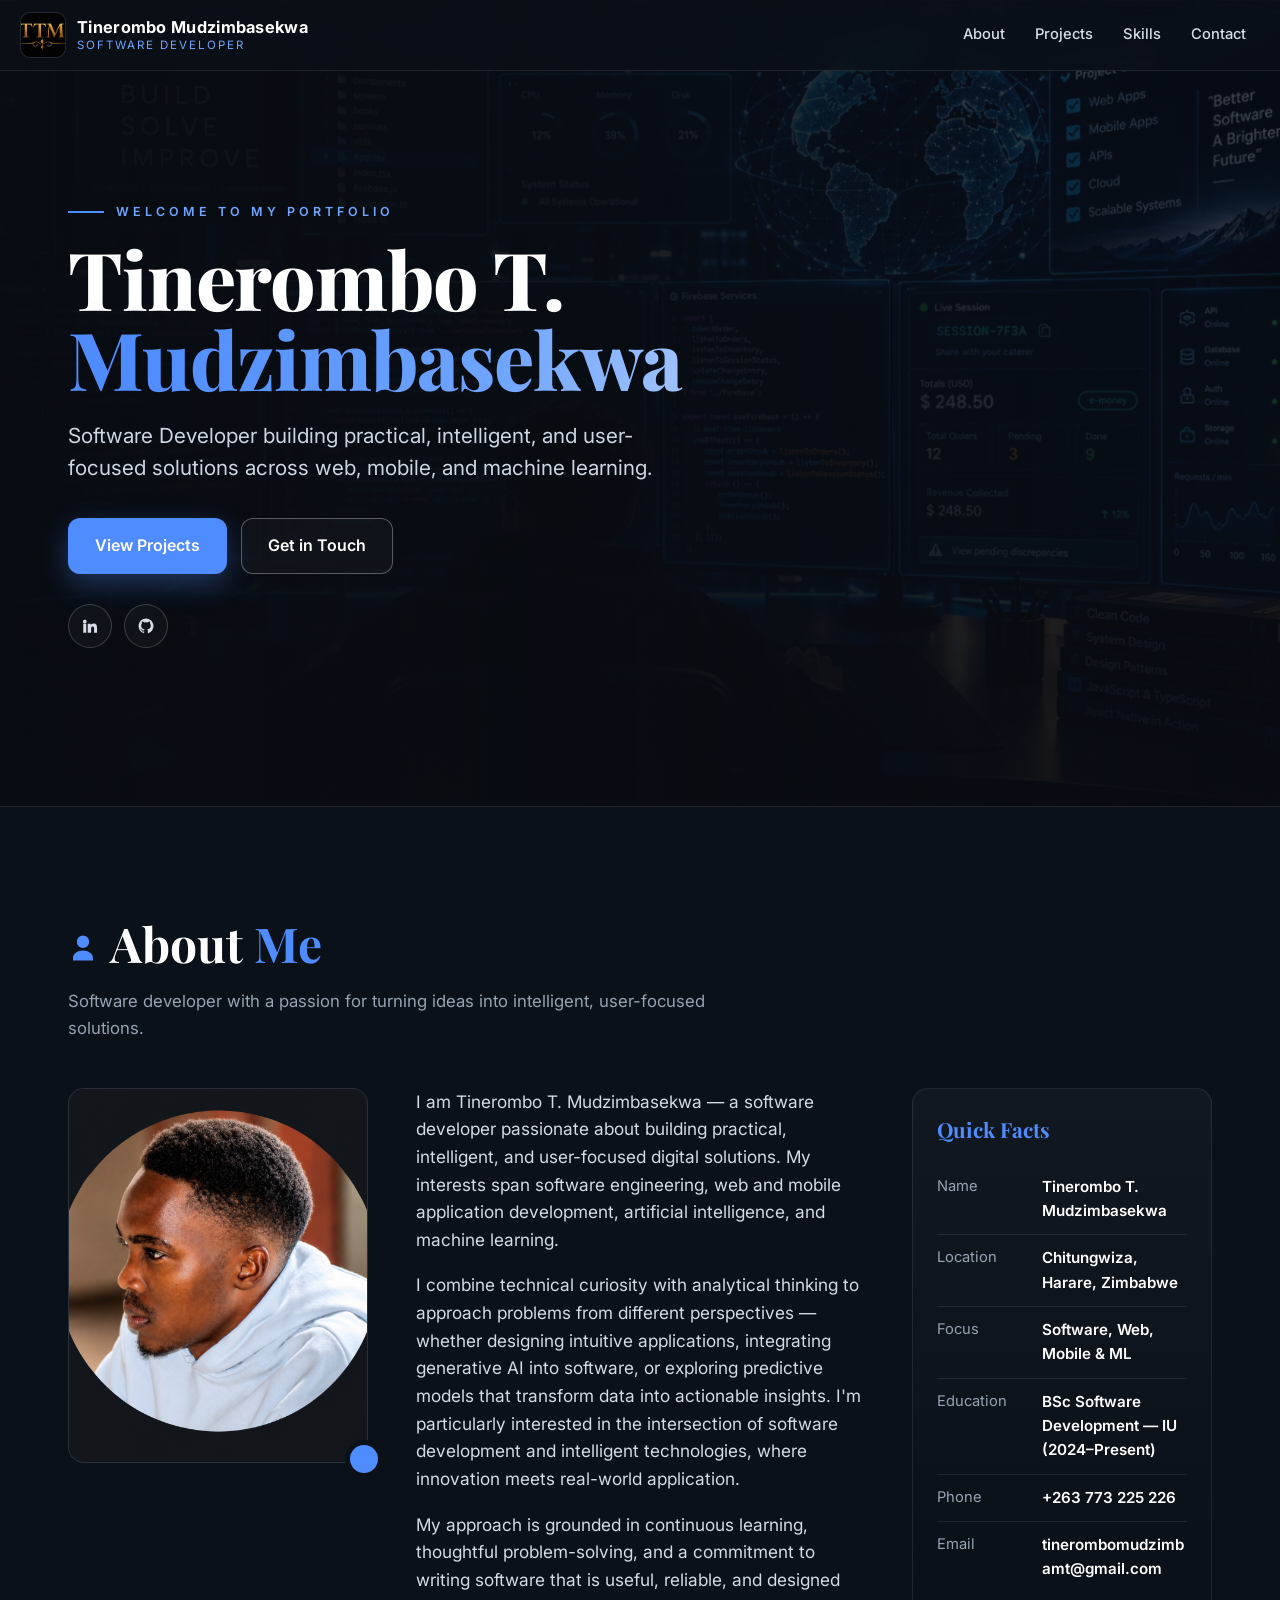
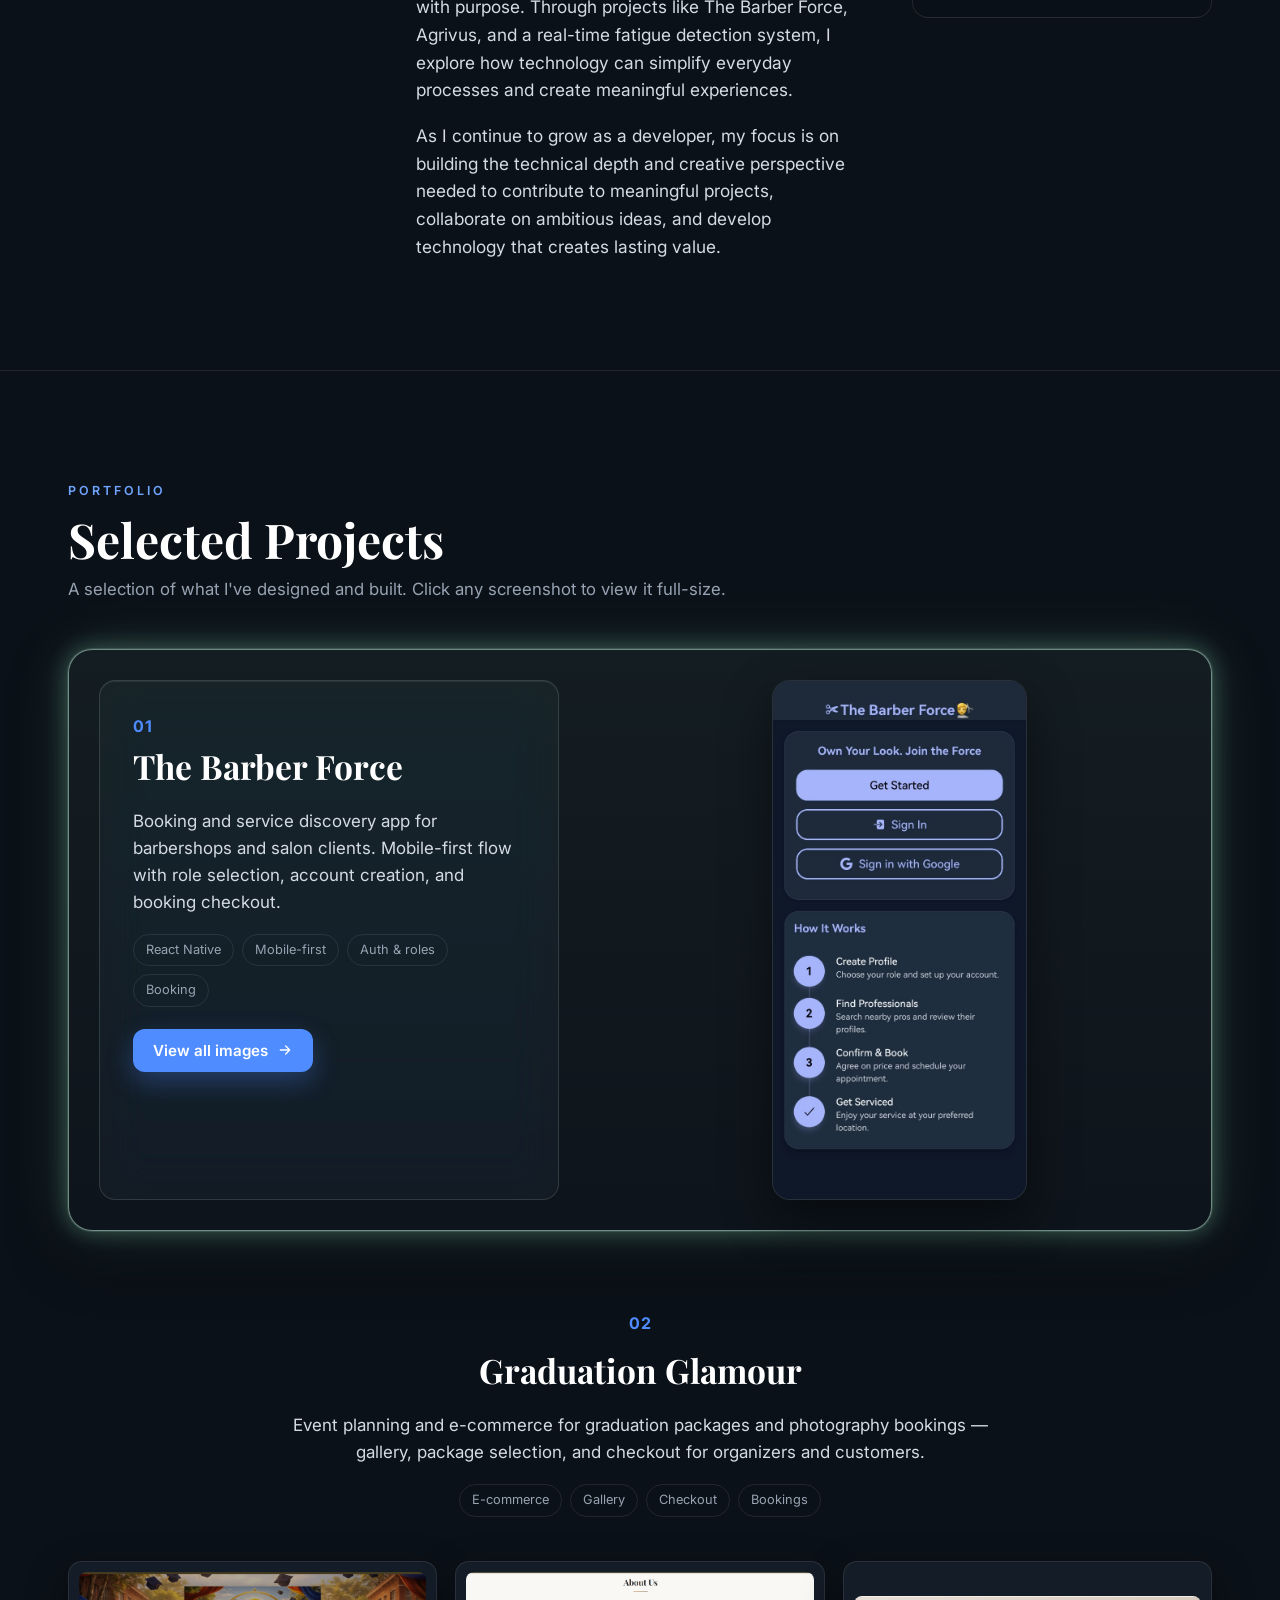
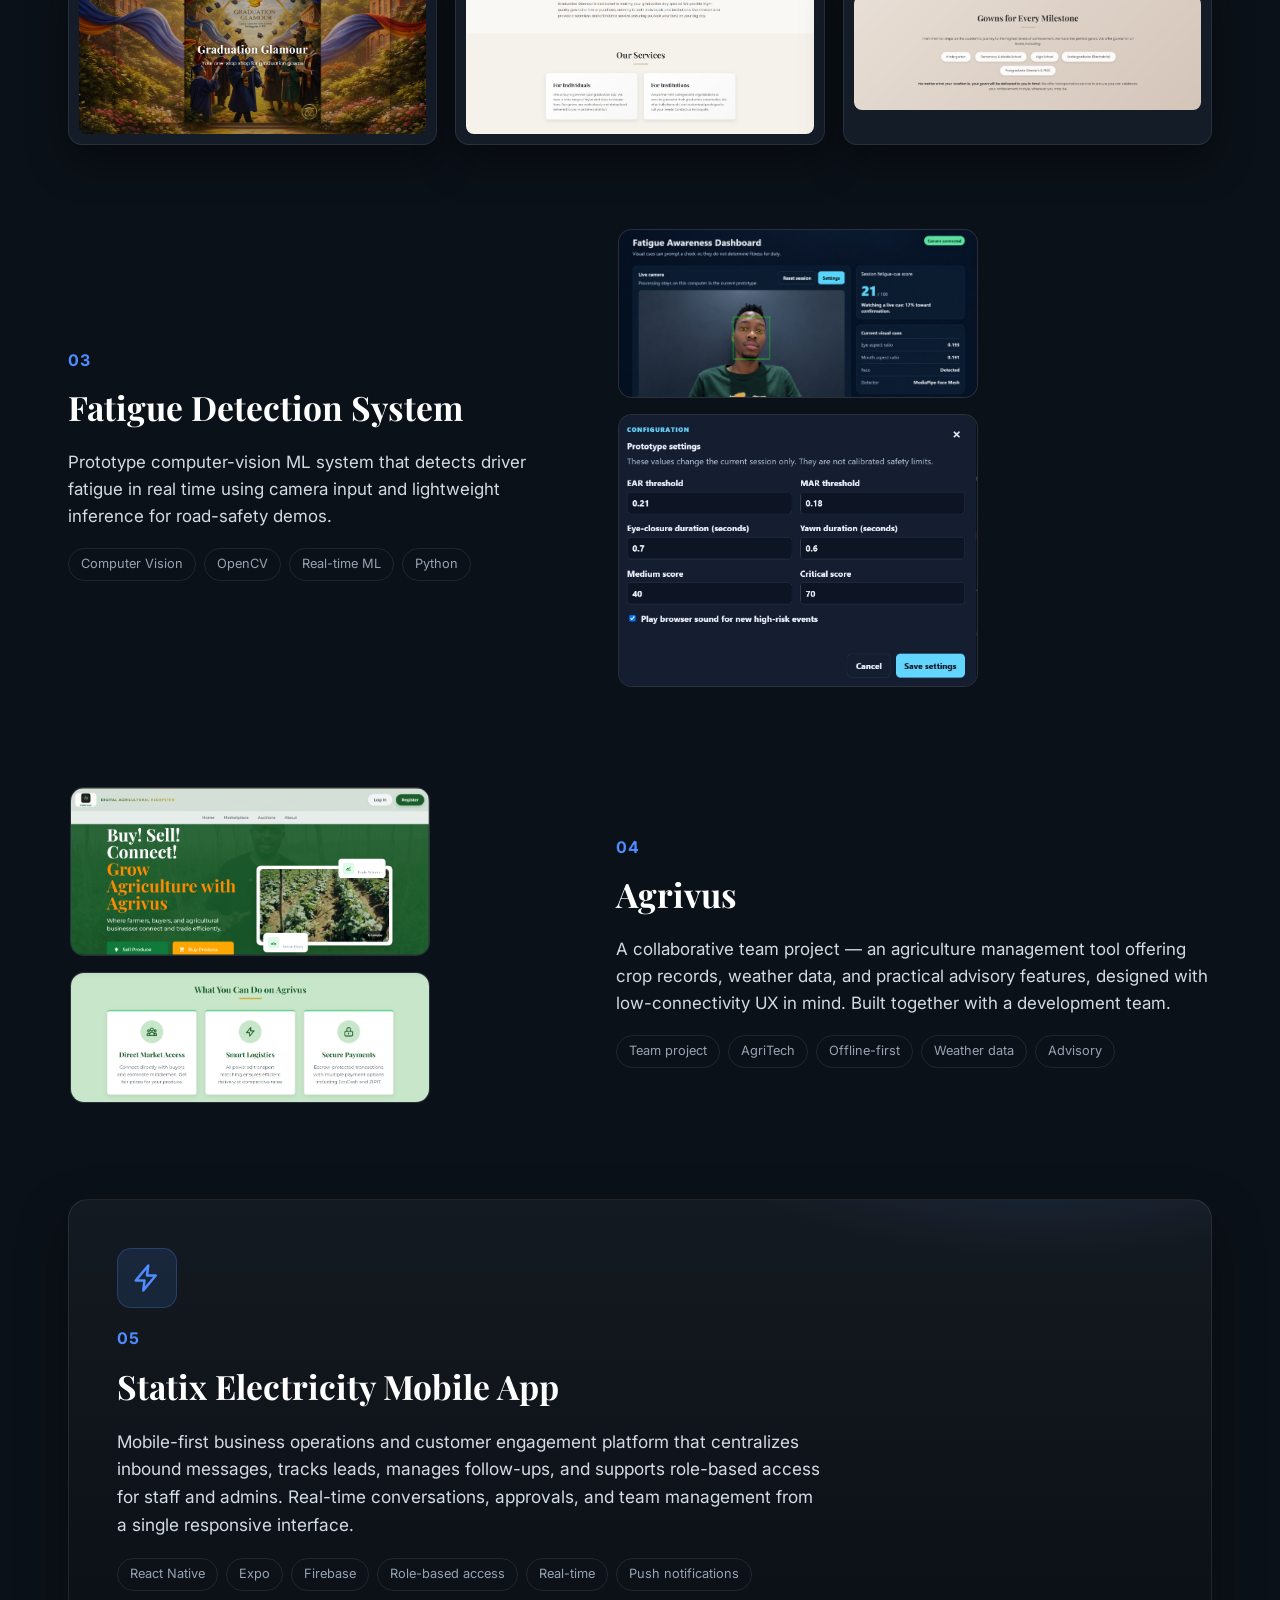
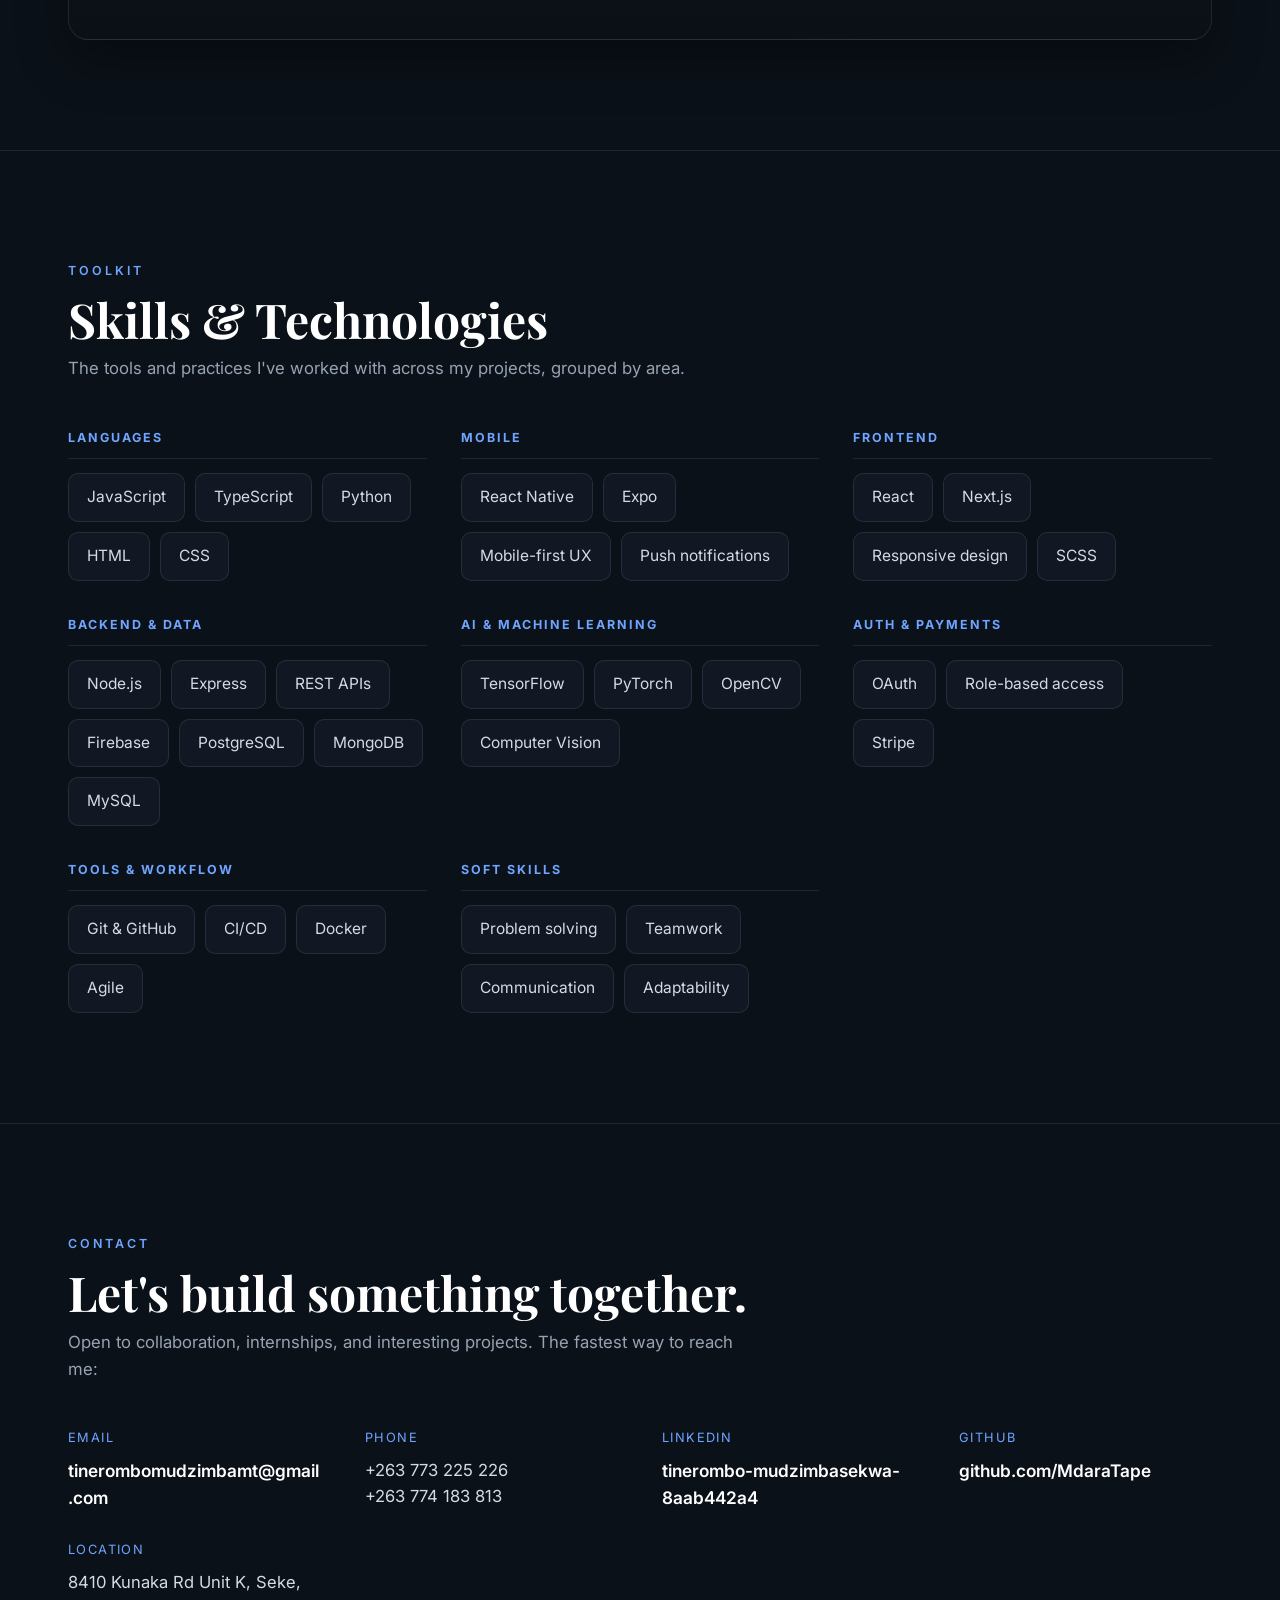
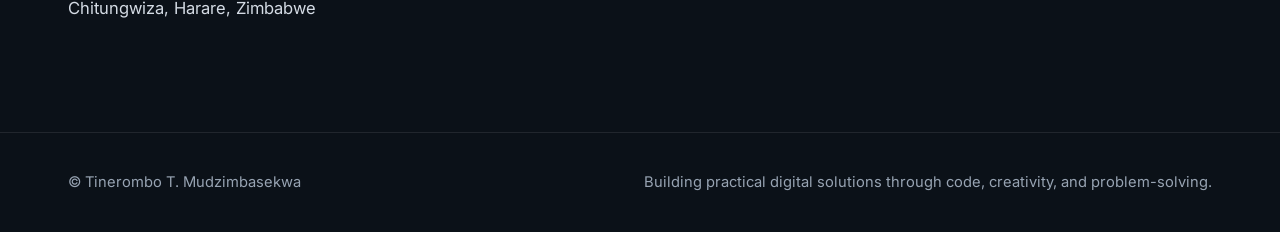
==== commit 6c1c9809: "Skills: categorized groups (no percentages) reflecting real dev stack" ====
--- a/index_Version3.html
+++ b/index_Version3.html
@@ -280,7 +280,11 @@
     .statix-card .tags{margin-top:20px;display:flex;flex-wrap:wrap;gap:8px}
     .statix-card .tags span{font-size:.8rem;color:var(--muted);border:1px solid var(--line);padding:5px 12px;border-radius:999px}
 
-    .skills{display:flex;flex-wrap:wrap;gap:12px}
+    /* Skills — grouped by category */
+    .skill-cats{display:grid;grid-template-columns:repeat(auto-fit,minmax(300px,1fr));gap:clamp(22px,3vw,34px)}
+    .skill-cat h4{color:var(--accent-2);font-size:.78rem;letter-spacing:2px;text-transform:uppercase;
+      margin:0 0 14px;padding-bottom:10px;border-bottom:1px solid var(--line)}
+    .skills{display:flex;flex-wrap:wrap;gap:10px}
     .skills span{border:1px solid var(--line);background:var(--bg-soft);color:#d4dbe4;padding:11px 18px;border-radius:10px;
       font-size:.97rem;transition:border-color .2s,color .2s,transform .2s}
     .skills span:hover{border-color:var(--accent);color:#fff;transform:translateY(-2px)}
@@ -477,16 +481,42 @@
   <section id="skills">
     <div class="container reveal">
       <p class="kicker">Toolkit</p>
-      <h2 class="h2">Skills</h2>
-      <p class="sub">Technologies and practices I've exercised across my projects.</p>
-      <div class="skills">
-        <span>HTML &amp; CSS</span><span>SCSS</span><span>JavaScript (ES6+)</span><span>TypeScript</span>
-        <span>React</span><span>React Native</span><span>Next.js</span><span>Node.js</span><span>Express</span>
-        <span>Python</span><span>TensorFlow</span><span>PyTorch</span><span>OpenCV</span>
-        <span>REST APIs</span><span>WebSockets</span><span>PostgreSQL</span><span>MySQL</span><span>MongoDB</span><span>Firebase</span>
-        <span>OAuth &amp; Auth</span><span>Stripe payments</span><span>Geolocation &amp; maps</span>
-        <span>Data visualization</span><span>UX/UI patterns</span><span>Testing</span>
-        <span>CI/CD</span><span>Docker</span><span>Git &amp; GitHub</span><span>Offline-first UX</span>
+      <h2 class="h2">Skills &amp; Technologies</h2>
+      <p class="sub">The tools and practices I've worked with across my projects, grouped by area.</p>
+
+      <div class="skill-cats">
+        <div class="skill-cat">
+          <h4>Languages</h4>
+          <div class="skills"><span>JavaScript</span><span>TypeScript</span><span>Python</span><span>HTML</span><span>CSS</span></div>
+        </div>
+        <div class="skill-cat">
+          <h4>Mobile</h4>
+          <div class="skills"><span>React Native</span><span>Expo</span><span>Mobile-first UX</span><span>Push notifications</span></div>
+        </div>
+        <div class="skill-cat">
+          <h4>Frontend</h4>
+          <div class="skills"><span>React</span><span>Next.js</span><span>Responsive design</span><span>SCSS</span></div>
+        </div>
+        <div class="skill-cat">
+          <h4>Backend &amp; Data</h4>
+          <div class="skills"><span>Node.js</span><span>Express</span><span>REST APIs</span><span>Firebase</span><span>PostgreSQL</span><span>MongoDB</span><span>MySQL</span></div>
+        </div>
+        <div class="skill-cat">
+          <h4>AI &amp; Machine Learning</h4>
+          <div class="skills"><span>TensorFlow</span><span>PyTorch</span><span>OpenCV</span><span>Computer Vision</span></div>
+        </div>
+        <div class="skill-cat">
+          <h4>Auth &amp; Payments</h4>
+          <div class="skills"><span>OAuth</span><span>Role-based access</span><span>Stripe</span></div>
+        </div>
+        <div class="skill-cat">
+          <h4>Tools &amp; Workflow</h4>
+          <div class="skills"><span>Git &amp; GitHub</span><span>CI/CD</span><span>Docker</span><span>Agile</span></div>
+        </div>
+        <div class="skill-cat">
+          <h4>Soft Skills</h4>
+          <div class="skills"><span>Problem solving</span><span>Teamwork</span><span>Communication</span><span>Adaptability</span></div>
+        </div>
       </div>
     </div>
   </section>
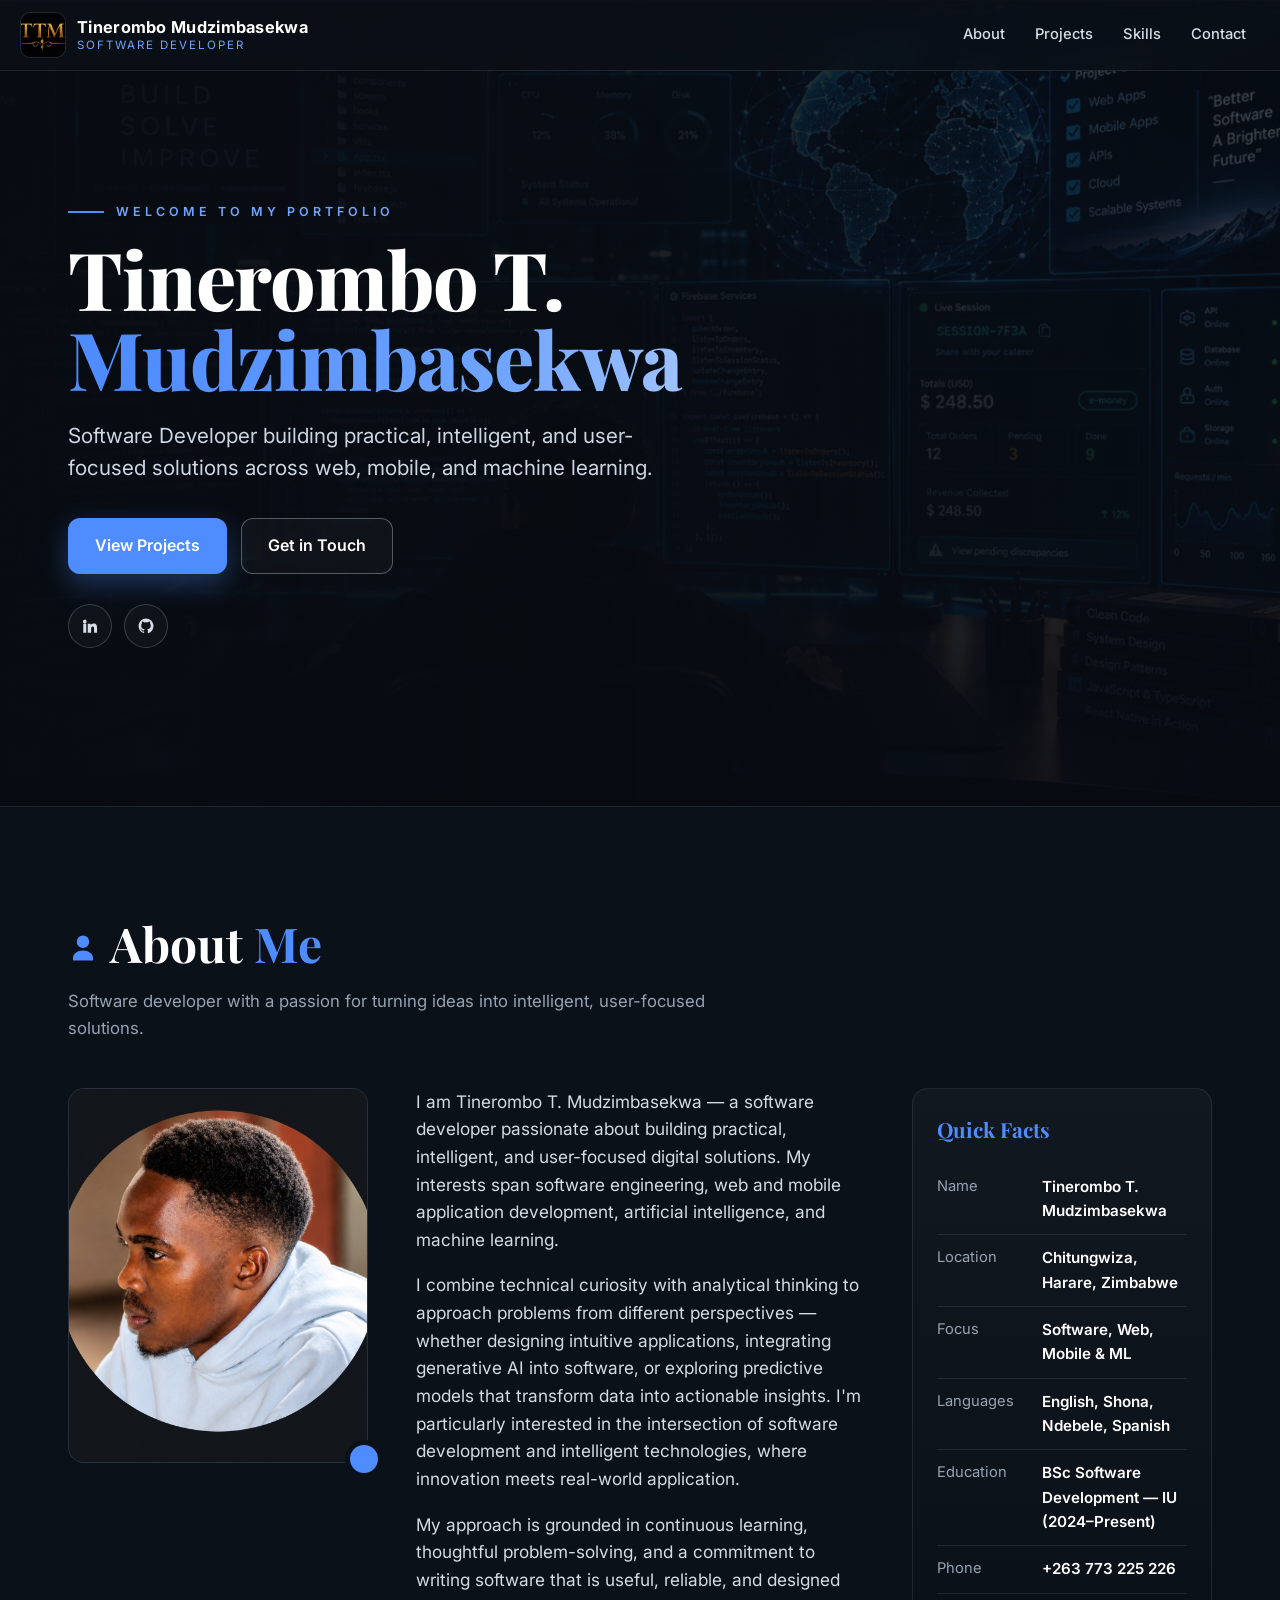
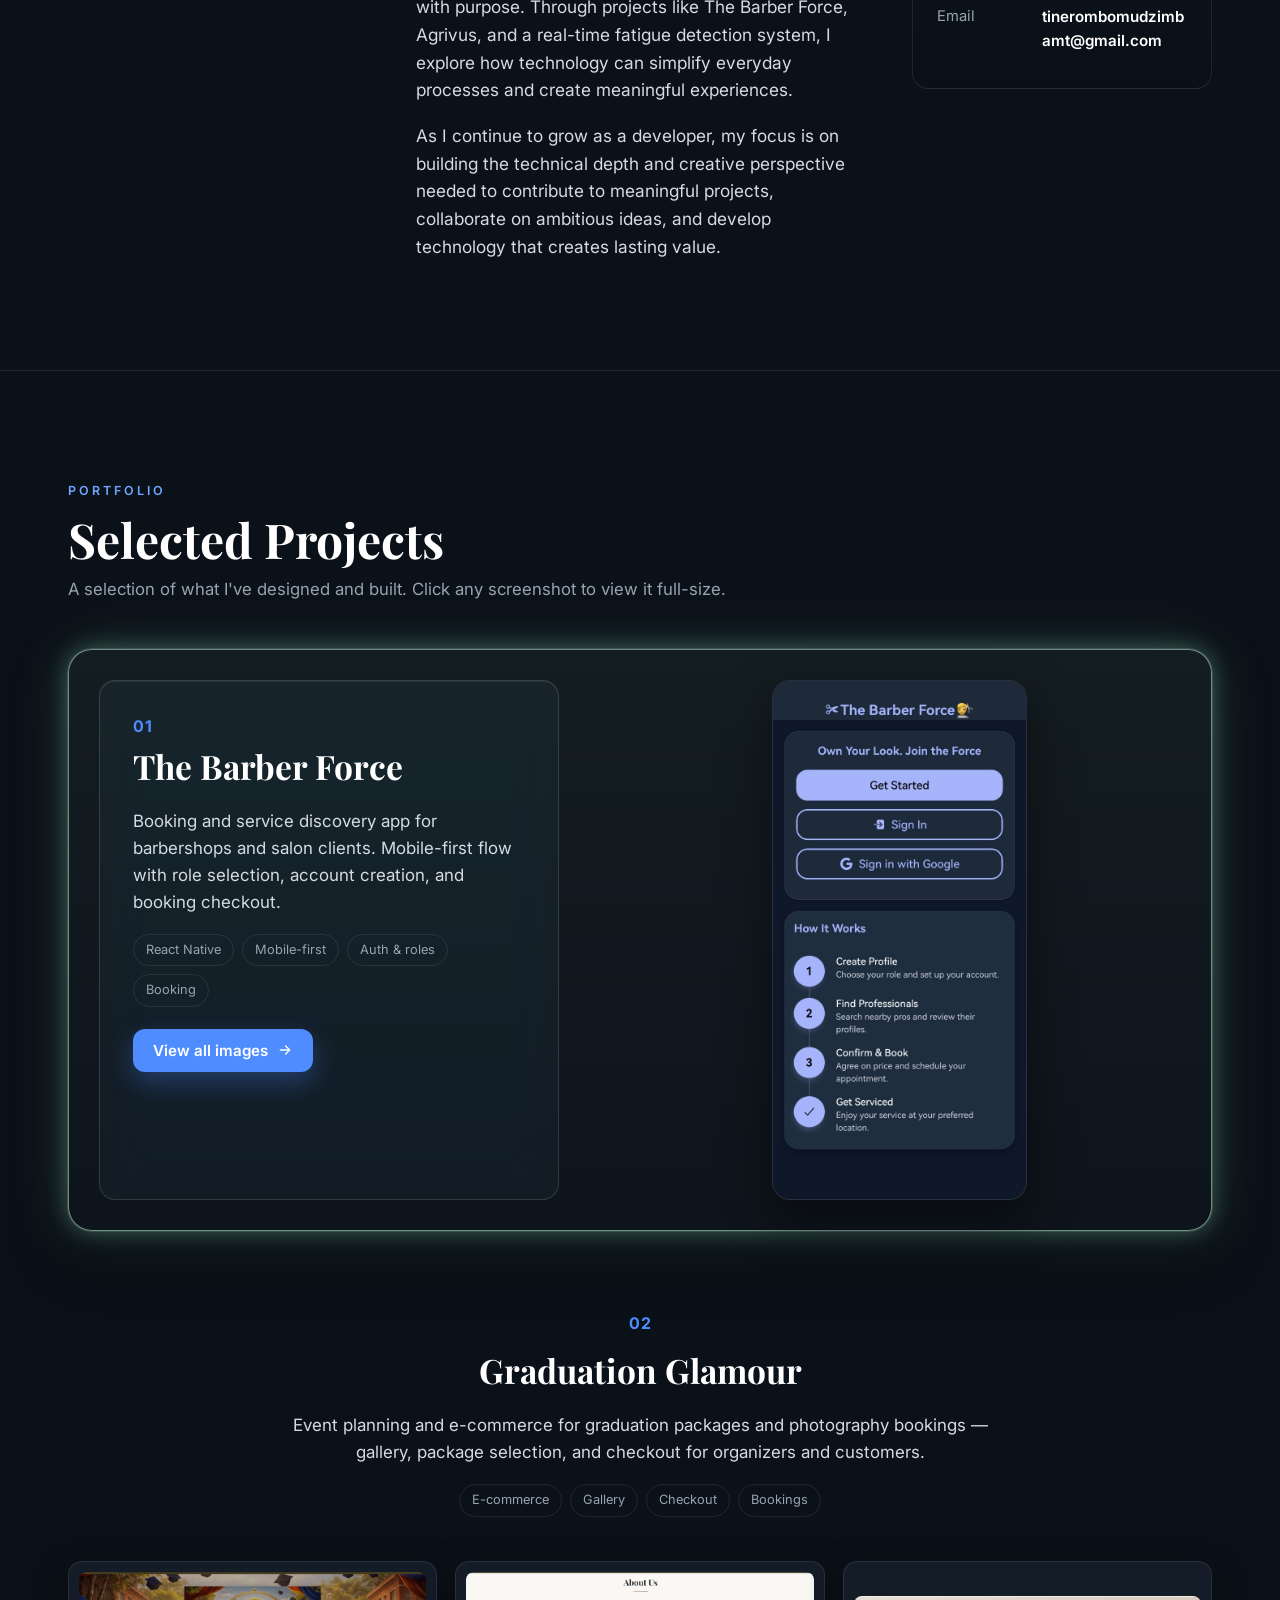
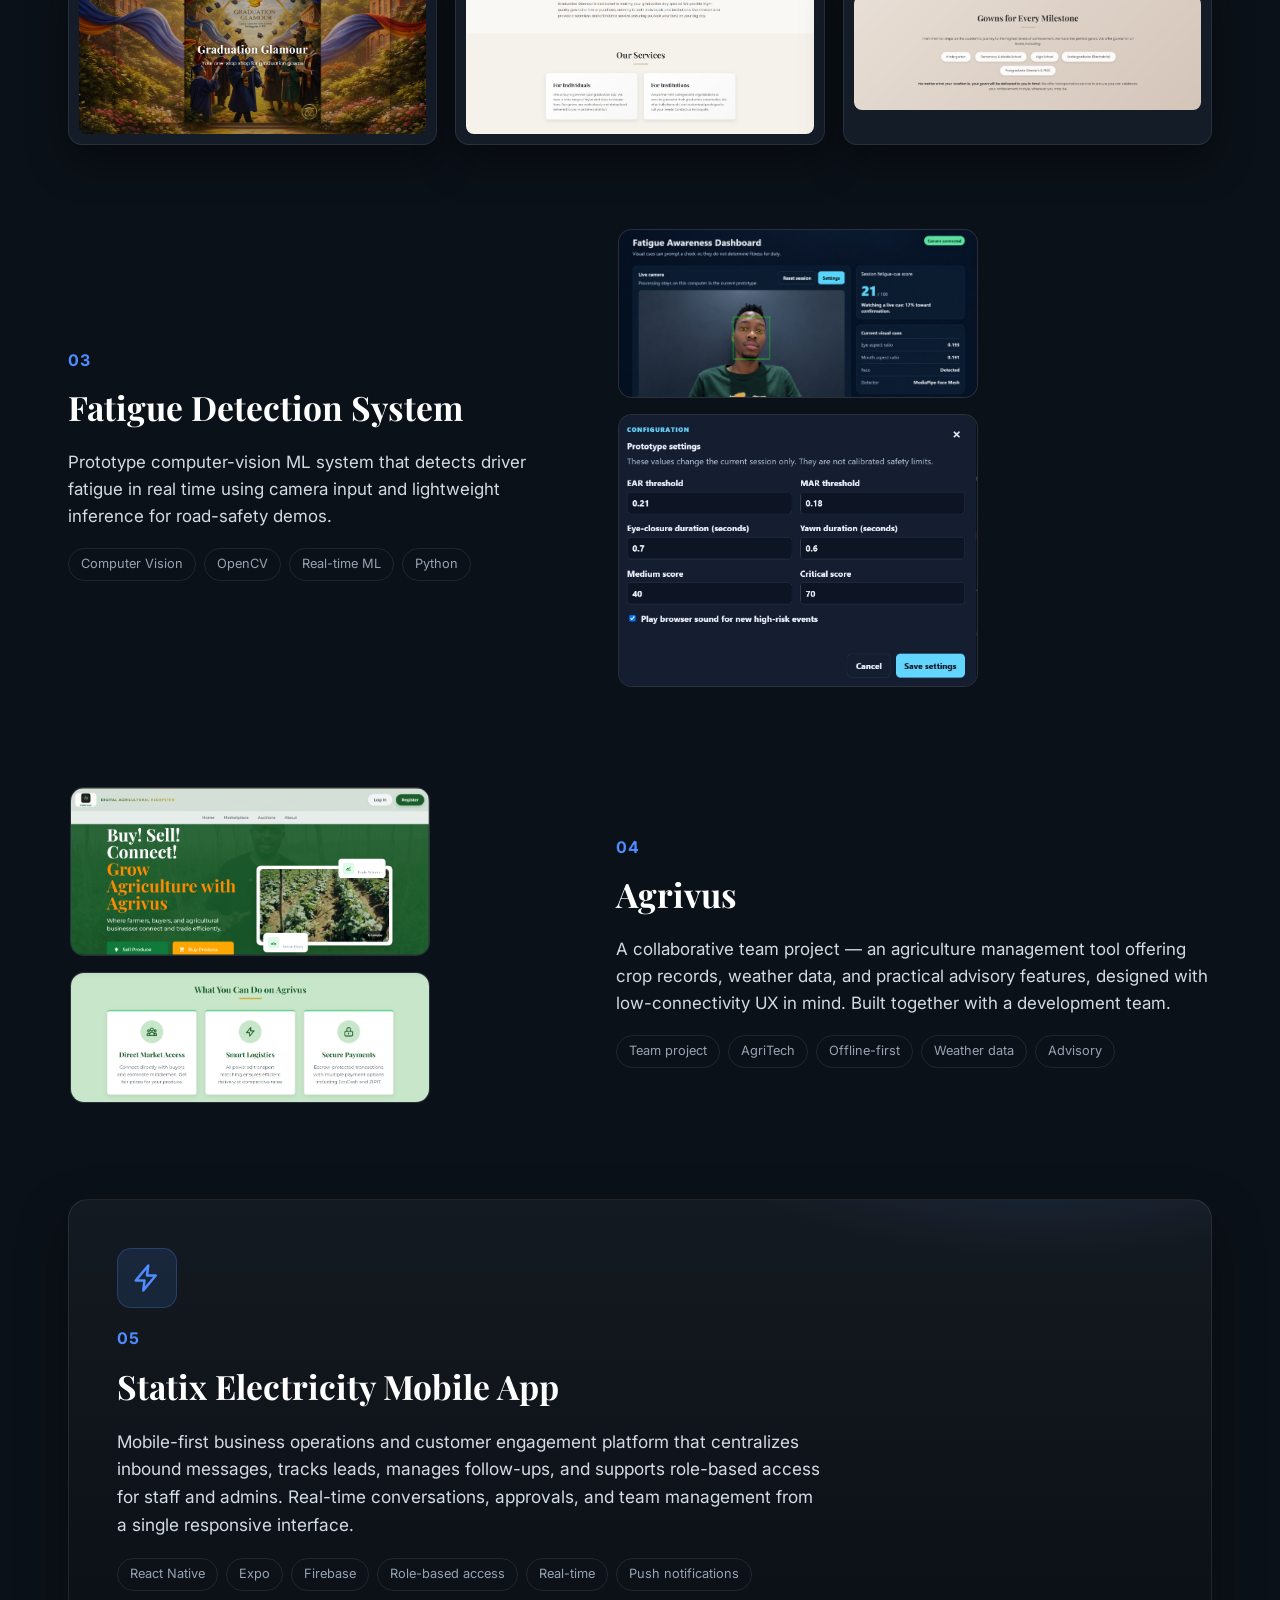
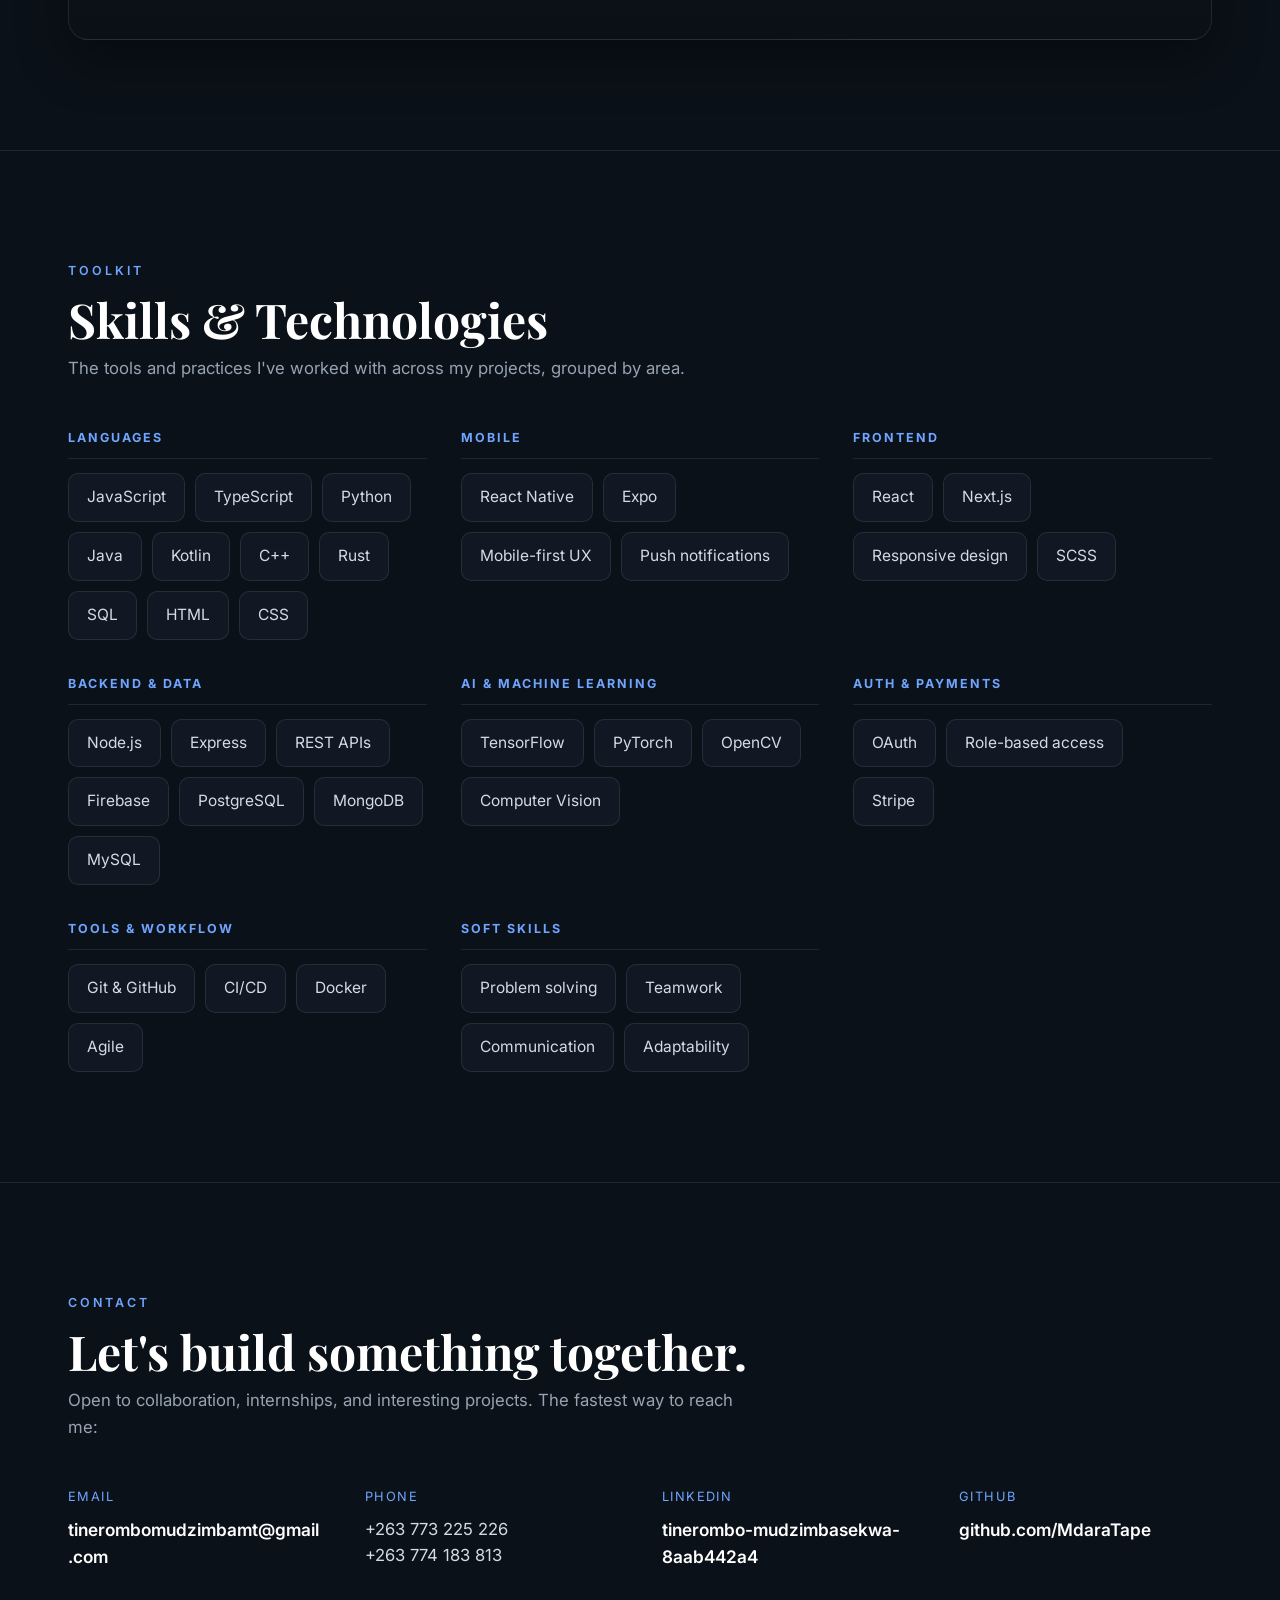
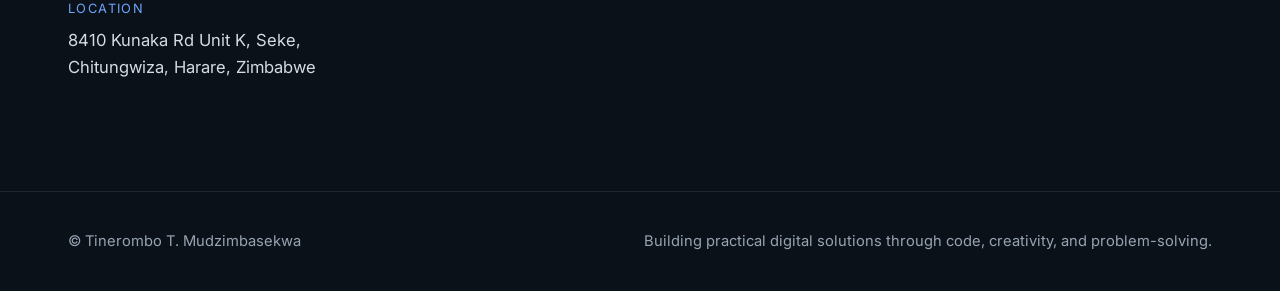
==== commit 65e5ff4b: "Add Java/Kotlin/C++/Rust/SQL to Languages skills; add spoken languages to Quick Facts" ====
--- a/index_Version3.html
+++ b/index_Version3.html
@@ -386,6 +386,7 @@
           <div class="qf-row"><span class="k">Name</span><span class="v">Tinerombo T. Mudzimbasekwa</span></div>
           <div class="qf-row"><span class="k">Location</span><span class="v">Chitungwiza, Harare, Zimbabwe</span></div>
           <div class="qf-row"><span class="k">Focus</span><span class="v">Software, Web, Mobile &amp; ML</span></div>
+          <div class="qf-row"><span class="k">Languages</span><span class="v">English, Shona, Ndebele, Spanish</span></div>
           <div class="qf-row"><span class="k">Education</span><span class="v">BSc Software Development — IU (2024–Present)</span></div>
           <div class="qf-row"><span class="k">Phone</span><span class="v">+263 773 225 226</span></div>
           <div class="qf-row"><span class="k">Email</span><span class="v"><a href="mailto:tinerombomudzimbamt@gmail.com">tinerombomudzimbamt@gmail.com</a></span></div>
@@ -487,7 +488,7 @@
       <div class="skill-cats">
         <div class="skill-cat">
           <h4>Languages</h4>
-          <div class="skills"><span>JavaScript</span><span>TypeScript</span><span>Python</span><span>HTML</span><span>CSS</span></div>
+          <div class="skills"><span>JavaScript</span><span>TypeScript</span><span>Python</span><span>Java</span><span>Kotlin</span><span>C++</span><span>Rust</span><span>SQL</span><span>HTML</span><span>CSS</span></div>
         </div>
         <div class="skill-cat">
           <h4>Mobile</h4>
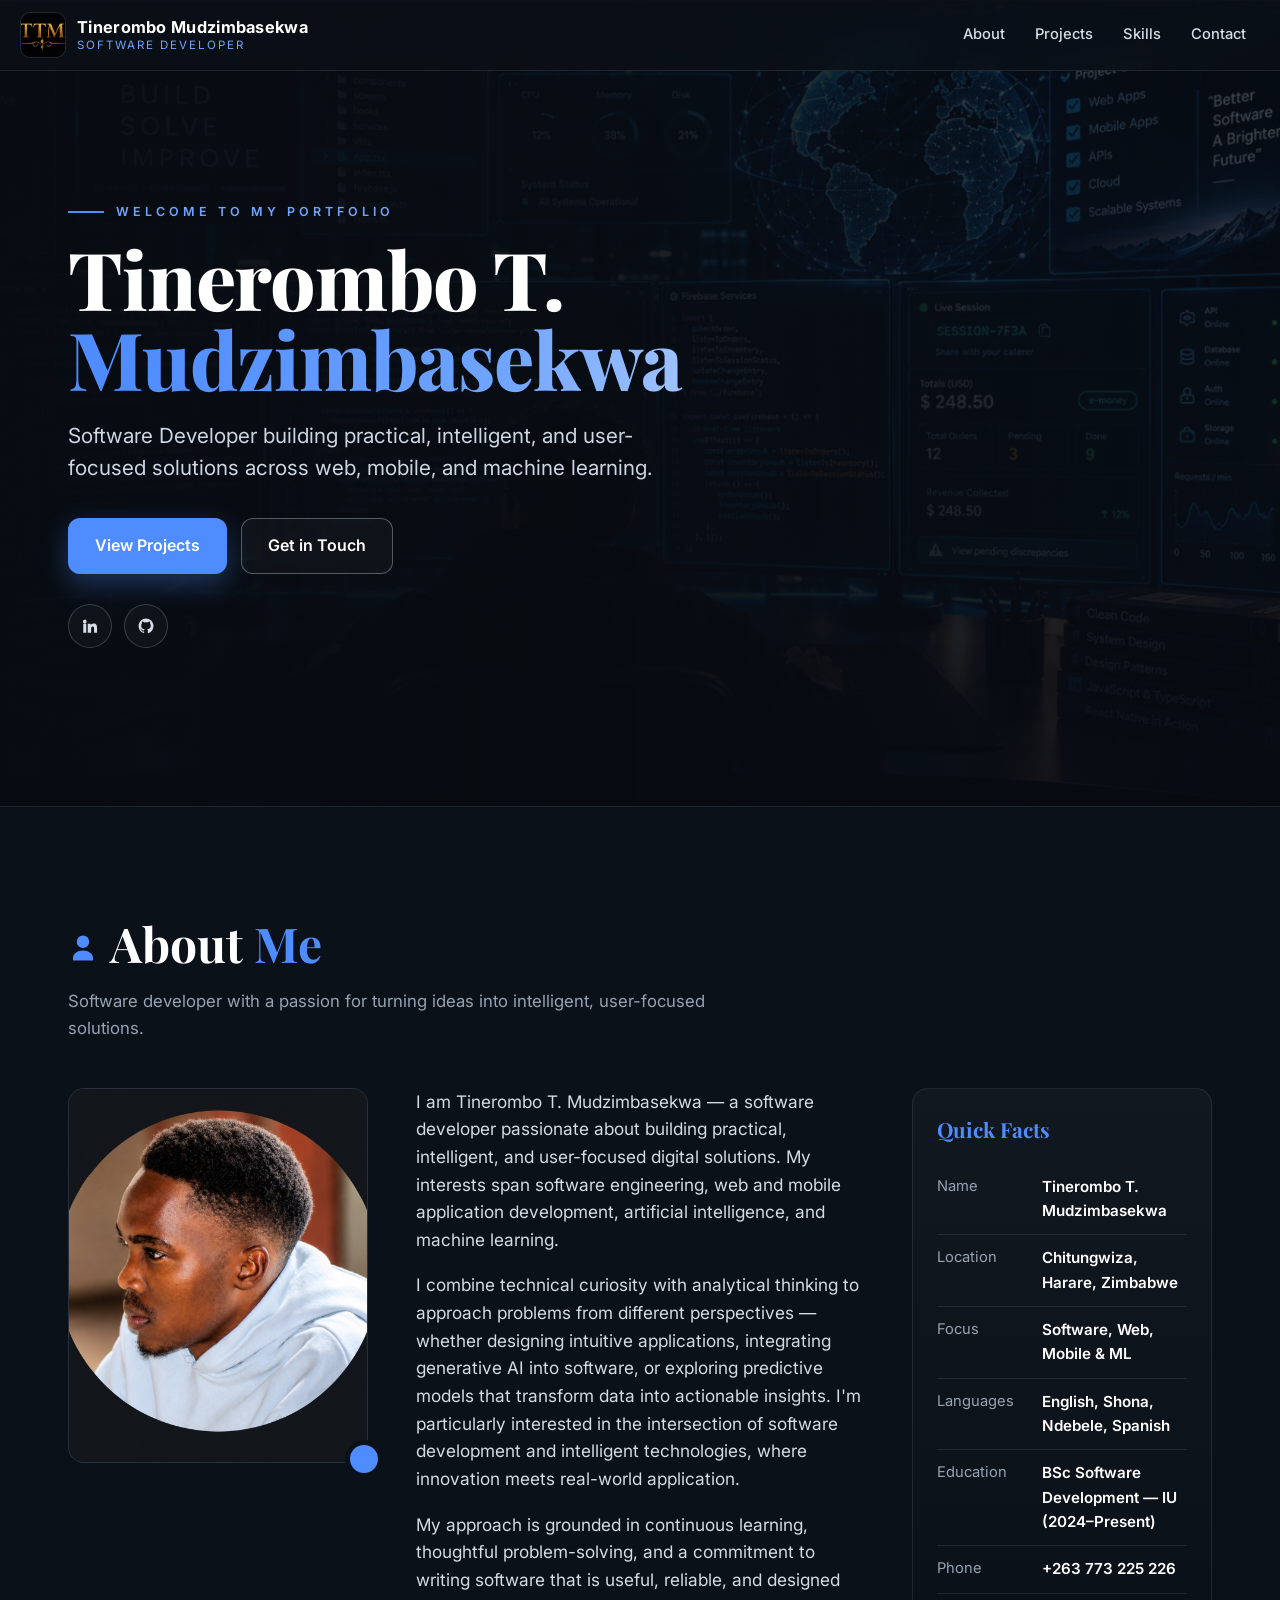
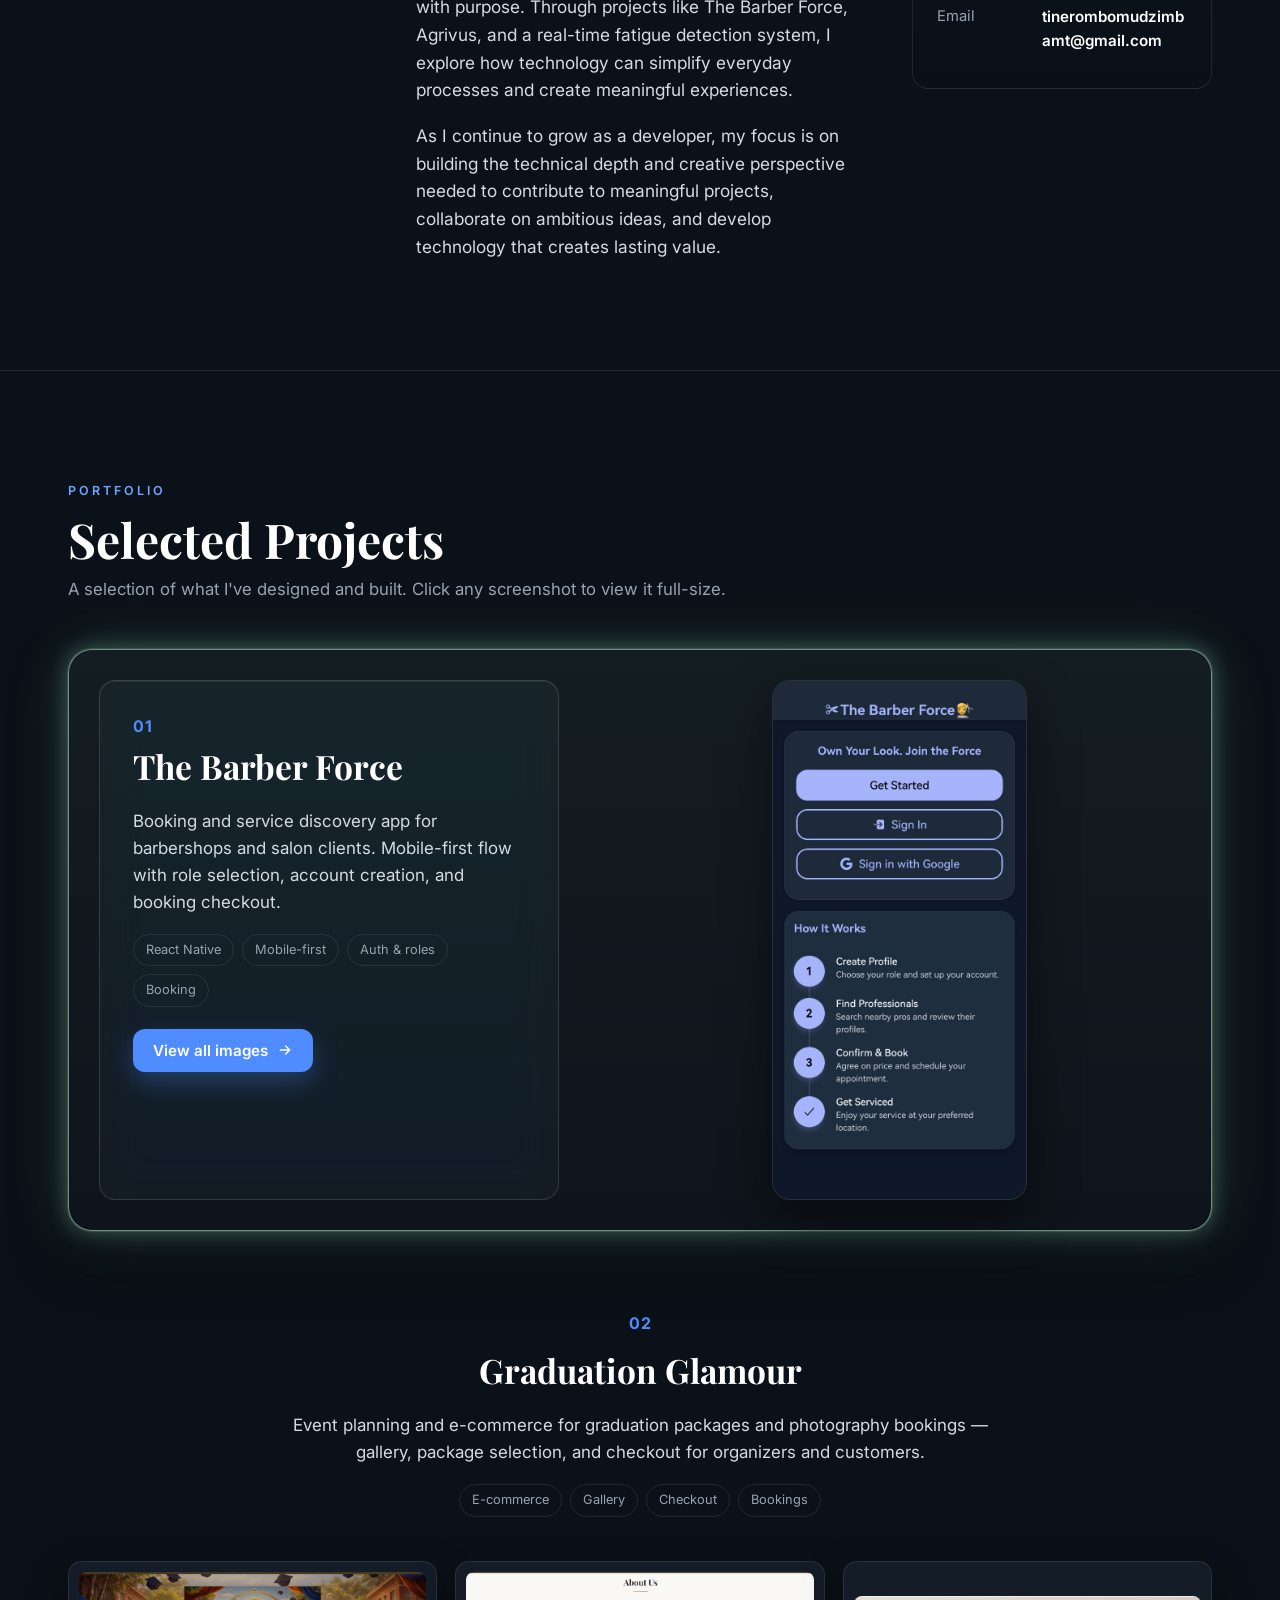
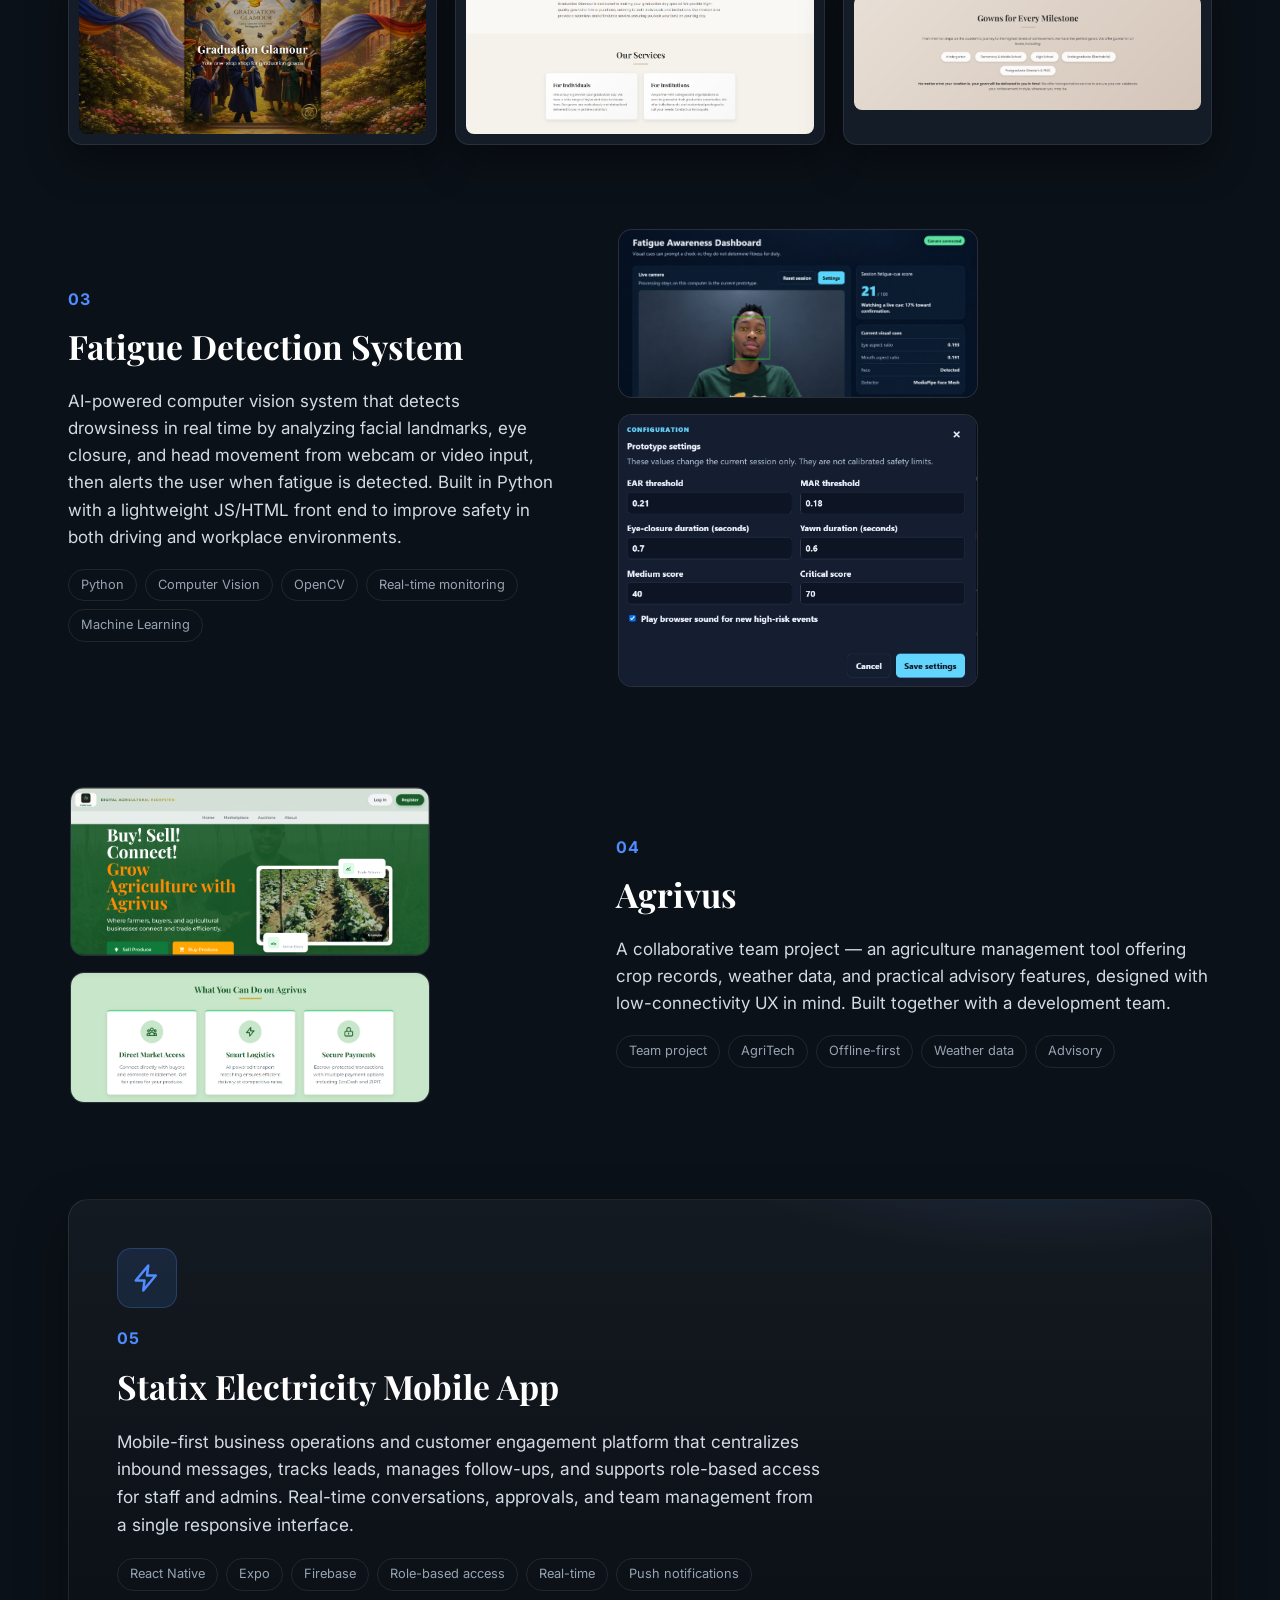
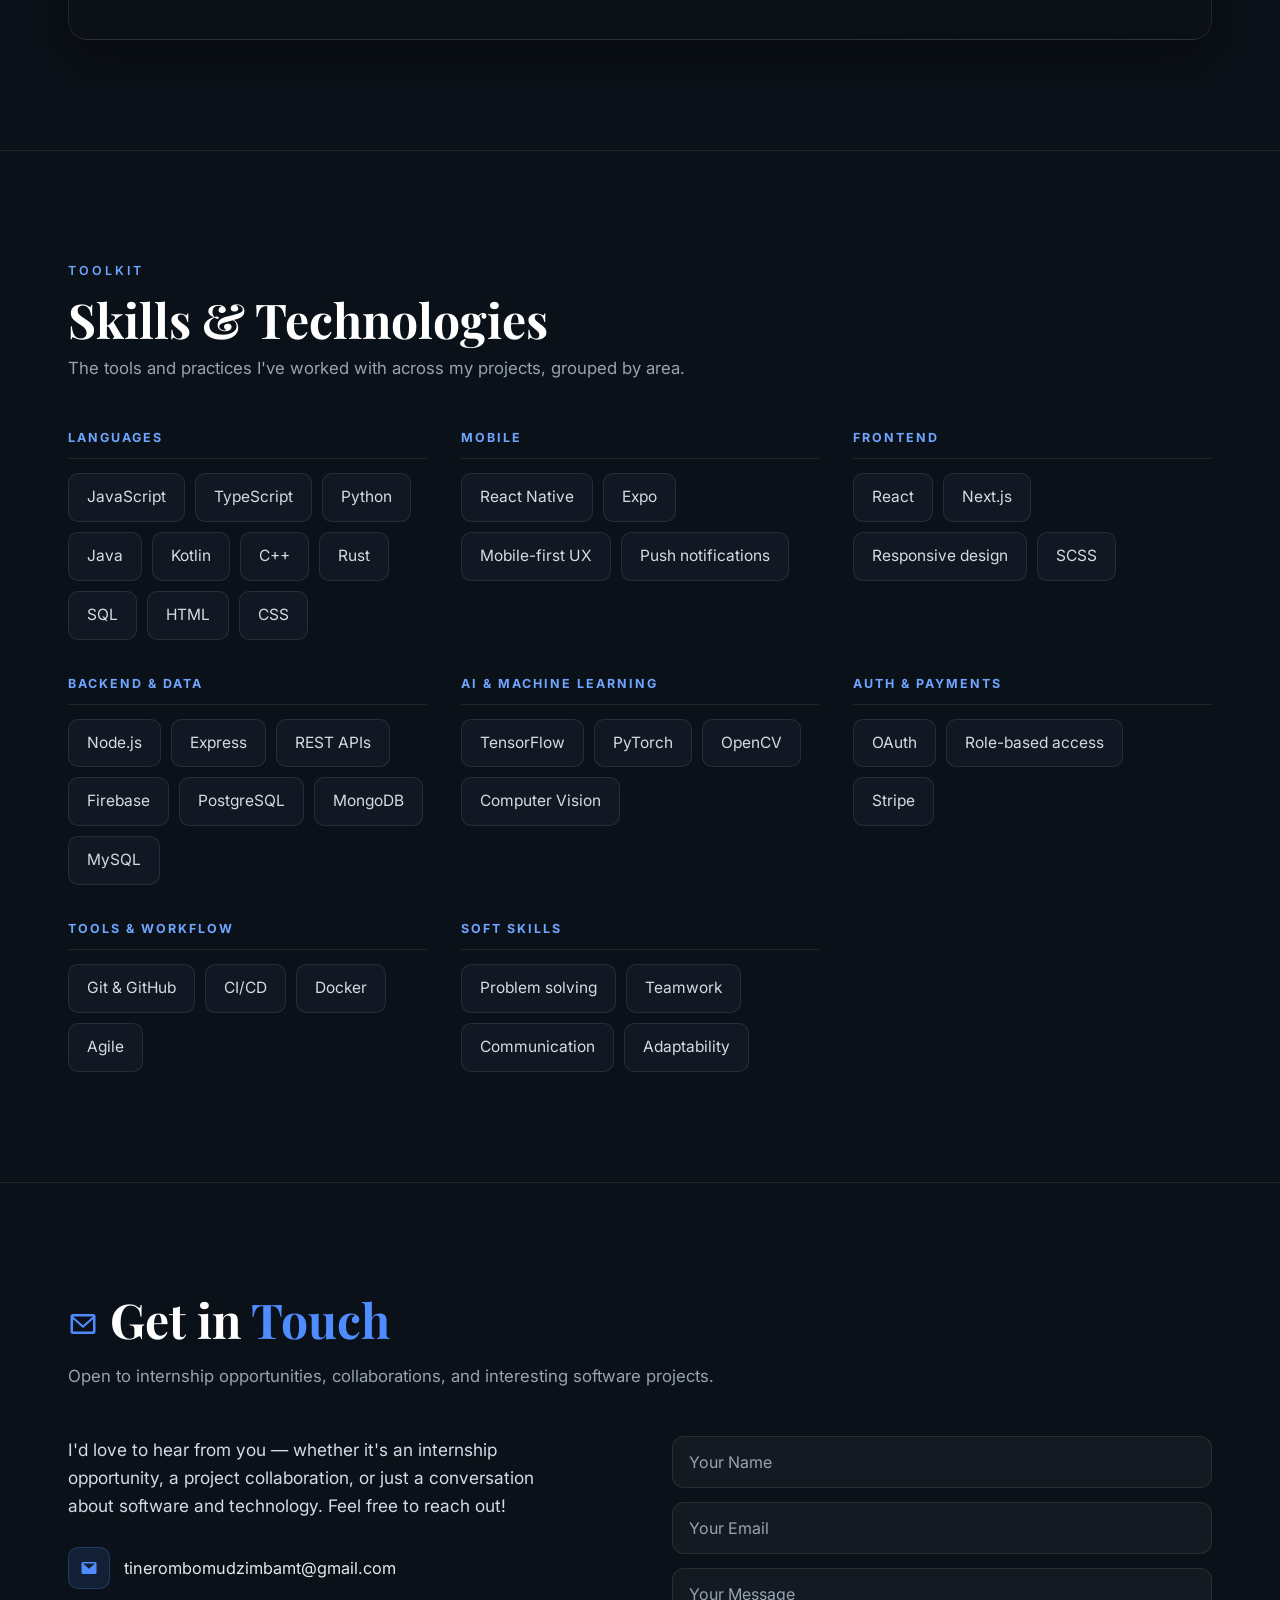
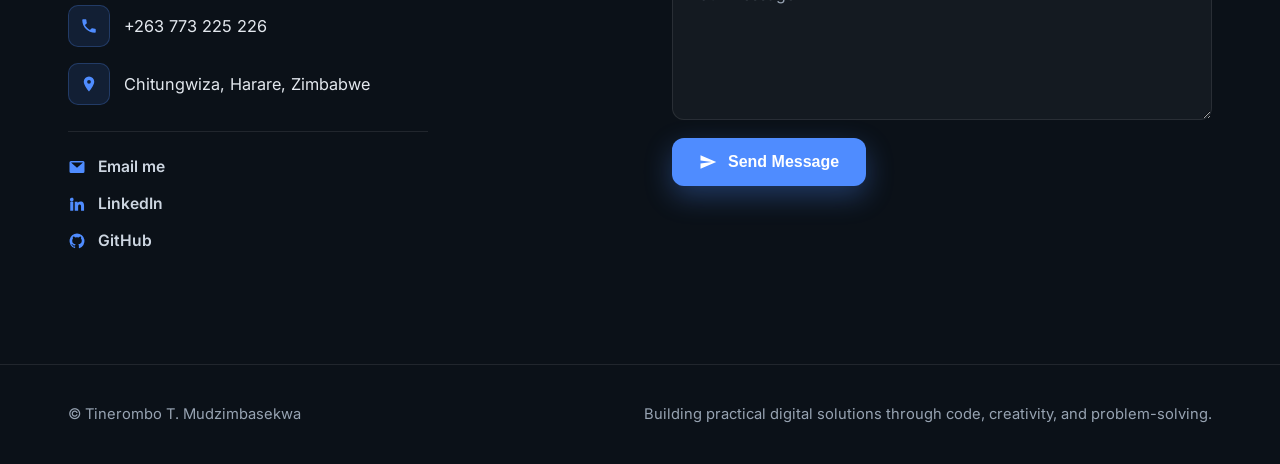
==== commit fd155877: "Fatigue: correct description (driving + workplace); Contact: two-column intro/details/socials + mess" ====
--- a/index_Version3.html
+++ b/index_Version3.html
@@ -289,11 +289,31 @@
       font-size:.97rem;transition:border-color .2s,color .2s,transform .2s}
     .skills span:hover{border-color:var(--accent);color:#fff;transform:translateY(-2px)}
 
-    .contact-grid{display:grid;grid-template-columns:repeat(auto-fit,minmax(230px,1fr));gap:28px 44px;margin-top:40px}
-    .contact-item .label{color:var(--accent-2);font-size:.8rem;letter-spacing:1.4px;text-transform:uppercase;margin:0 0 8px}
-    .contact-item a{color:#fff;font-size:1.08rem;font-weight:600;word-break:break-word;border-bottom:1px solid transparent;transition:border-color .2s}
-    .contact-item a:hover{border-color:var(--accent)}
-    .contact-item p{margin:0;color:#d4dbe4;font-size:1.04rem}
+    /* Contact — intro + details + socials | form */
+    .contact-layout{display:grid;grid-template-columns:1fr 1fr;gap:clamp(32px,5vw,64px);margin-top:40px;align-items:start}
+    @media(max-width:820px){.contact-layout{grid-template-columns:1fr}}
+    .contact-intro{color:#d4dbe4;font-size:1.08rem;margin:0 0 28px;max-width:46ch}
+    .contact-lines{list-style:none;padding:0;margin:0 0 26px;display:flex;flex-direction:column;gap:16px}
+    .contact-lines li{display:flex;align-items:center;gap:14px;color:#e3e8ee;font-size:1.02rem}
+    .contact-lines a{color:#e3e8ee}
+    .contact-lines a:hover{color:var(--accent-2)}
+    .ci{width:42px;height:42px;flex:0 0 auto;border-radius:10px;display:flex;align-items:center;justify-content:center;
+      background:rgba(79,140,255,0.12);border:1px solid rgba(79,140,255,0.25);color:var(--accent)}
+    .ci svg{width:18px;height:18px;fill:currentColor}
+    .contact-socials{display:flex;flex-direction:column;gap:12px;border-top:1px solid var(--line);padding-top:22px;max-width:360px}
+    .contact-socials a{display:flex;align-items:center;gap:12px;color:#cdd6e1;font-weight:600;font-size:.98rem;transition:color .18s}
+    .contact-socials a:hover{color:#fff}
+    .contact-socials svg{width:18px;height:18px;fill:currentColor;color:var(--accent)}
+    /* form */
+    .contact-form{display:flex;flex-direction:column;gap:14px}
+    .contact-form input,.contact-form textarea{
+      width:100%;background:rgba(255,255,255,0.04);border:1px solid var(--line);border-radius:12px;
+      color:#fff;font-family:var(--sans);font-size:1rem;padding:15px 16px;resize:vertical;
+      transition:border-color .18s,background .18s}
+    .contact-form input::placeholder,.contact-form textarea::placeholder{color:var(--muted)}
+    .contact-form input:focus,.contact-form textarea:focus{outline:none;border-color:var(--accent);background:rgba(79,140,255,0.07)}
+    .cf-send{align-self:flex-start;margin-top:4px}
+    .cf-send svg{margin-right:2px}
 
     footer{padding:38px 0;color:var(--muted);font-size:.92rem;border-top:1px solid var(--line)}
     footer .container{display:flex;justify-content:space-between;gap:16px;flex-wrap:wrap}
@@ -440,8 +460,8 @@
         <div class="info">
           <span class="pnum">03</span>
           <h3>Fatigue Detection System</h3>
-          <p class="desc">Prototype computer-vision ML system that detects driver fatigue in real time using camera input and lightweight inference for road-safety demos.</p>
-          <div class="tags"><span>Computer Vision</span><span>OpenCV</span><span>Real-time ML</span><span>Python</span></div>
+          <p class="desc">AI-powered computer vision system that detects drowsiness in real time by analyzing facial landmarks, eye closure, and head movement from webcam or video input, then alerts the user when fatigue is detected. Built in Python with a lightweight JS/HTML front end to improve safety in both driving and workplace environments.</p>
+          <div class="tags"><span>Python</span><span>Computer Vision</span><span>OpenCV</span><span>Real-time monitoring</span><span>Machine Learning</span></div>
         </div>
         <div class="media">
           <div class="shelf few">
@@ -525,15 +545,49 @@
   <!-- CONTACT -->
   <section id="contact">
     <div class="container reveal">
-      <p class="kicker">Contact</p>
-      <h2 class="h2">Let's build something together.</h2>
-      <p class="sub">Open to collaboration, internships, and interesting projects. The fastest way to reach me:</p>
-      <div class="contact-grid">
-        <div class="contact-item"><p class="label">Email</p><a href="mailto:tinerombomudzimbamt@gmail.com">tinerombomudzimbamt@gmail.com</a></div>
-        <div class="contact-item"><p class="label">Phone</p><p>+263 773 225 226<br>+263 774 183 813</p></div>
-        <div class="contact-item"><p class="label">LinkedIn</p><a href="https://www.linkedin.com/in/tinerombo-mudzimbasekwa-8aab442a4" target="_blank" rel="noopener noreferrer">tinerombo-mudzimbasekwa-8aab442a4</a></div>
-        <div class="contact-item"><p class="label">GitHub</p><a href="https://github.com/MdaraTape" target="_blank" rel="noopener noreferrer">github.com/MdaraTape</a></div>
-        <div class="contact-item"><p class="label">Location</p><p>8410 Kunaka Rd Unit K, Seke,<br>Chitungwiza, Harare, Zimbabwe</p></div>
+      <div class="about-head">
+        <svg class="ico" viewBox="0 0 24 24" aria-hidden="true"><path d="M4 4h16a2 2 0 0 1 2 2v12a2 2 0 0 1-2 2H4a2 2 0 0 1-2-2V6a2 2 0 0 1 2-2zm0 2v.01L12 13l8-6.99V6H4zm16 2.24-8 7-8-7V18h16V8.24z"/></svg>
+        <h2 class="h2">Get in <span style="color:var(--accent)">Touch</span></h2>
+      </div>
+      <p class="sub">Open to internship opportunities, collaborations, and interesting software projects.</p>
+
+      <div class="contact-layout">
+        <!-- LEFT: intro + details + socials -->
+        <div class="contact-left">
+          <p class="contact-intro">I'd love to hear from you — whether it's an internship opportunity, a project collaboration, or just a conversation about software and technology. Feel free to reach out!</p>
+
+          <ul class="contact-lines">
+            <li>
+              <span class="ci"><svg viewBox="0 0 24 24"><path d="M4 4h16a2 2 0 0 1 2 2v12a2 2 0 0 1-2 2H4a2 2 0 0 1-2-2V6a2 2 0 0 1 2-2zm0 2v.01L12 13l8-6.99V6H4z"/></svg></span>
+              <a href="mailto:tinerombomudzimbamt@gmail.com">tinerombomudzimbamt@gmail.com</a>
+            </li>
+            <li>
+              <span class="ci"><svg viewBox="0 0 24 24"><path d="M6.6 10.8c1.4 2.8 3.8 5.1 6.6 6.6l2.2-2.2c.3-.3.7-.4 1-.2 1.1.4 2.3.6 3.6.6.6 0 1 .4 1 1V20c0 .6-.4 1-1 1C10.6 21 3 13.4 3 4c0-.6.4-1 1-1h3.5c.6 0 1 .4 1 1 0 1.2.2 2.4.6 3.6.1.4 0 .8-.3 1l-2.2 2.2z"/></svg></span>
+              <span>+263 773 225 226</span>
+            </li>
+            <li>
+              <span class="ci"><svg viewBox="0 0 24 24"><path d="M12 2a7 7 0 0 0-7 7c0 5 7 13 7 13s7-8 7-13a7 7 0 0 0-7-7zm0 9.5A2.5 2.5 0 1 1 12 6.5a2.5 2.5 0 0 1 0 5z"/></svg></span>
+              <span>Chitungwiza, Harare, Zimbabwe</span>
+            </li>
+          </ul>
+
+          <div class="contact-socials">
+            <a href="mailto:tinerombomudzimbamt@gmail.com"><svg viewBox="0 0 24 24"><path d="M4 4h16a2 2 0 0 1 2 2v12a2 2 0 0 1-2 2H4a2 2 0 0 1-2-2V6a2 2 0 0 1 2-2zm0 2v.01L12 13l8-6.99V6H4z"/></svg> Email me</a>
+            <a href="https://www.linkedin.com/in/tinerombo-mudzimbasekwa-8aab442a4" target="_blank" rel="noopener noreferrer"><svg viewBox="0 0 24 24"><path d="M4.98 3.5A2.5 2.5 0 1 0 5 8.5a2.5 2.5 0 0 0-.02-5zM3 9h4v12H3zM9 9h3.8v1.7h.05c.53-1 1.84-2.05 3.78-2.05 4.04 0 4.78 2.66 4.78 6.11V21h-4v-5.4c0-1.29-.02-2.95-1.8-2.95-1.8 0-2.08 1.4-2.08 2.85V21H9z"/></svg> LinkedIn</a>
+            <a href="https://github.com/MdaraTape" target="_blank" rel="noopener noreferrer"><svg viewBox="0 0 24 24"><path d="M12 2a10 10 0 0 0-3.16 19.49c.5.09.68-.22.68-.48l-.01-1.7c-2.78.6-3.37-1.34-3.37-1.34-.46-1.16-1.11-1.47-1.11-1.47-.9-.62.07-.6.07-.6 1 .07 1.53 1.03 1.53 1.03.89 1.52 2.34 1.08 2.91.83.09-.65.35-1.08.63-1.33-2.22-.25-4.56-1.11-4.56-4.94 0-1.09.39-1.98 1.03-2.68-.1-.25-.45-1.27.1-2.65 0 0 .84-.27 2.75 1.02a9.5 9.5 0 0 1 5 0c1.91-1.29 2.75-1.02 2.75-1.02.55 1.38.2 2.4.1 2.65.64.7 1.03 1.59 1.03 2.68 0 3.84-2.34 4.68-4.57 4.93.36.31.68.92.68 1.85l-.01 2.75c0 .27.18.58.69.48A10 10 0 0 0 12 2z"/></svg> GitHub</a>
+          </div>
+        </div>
+
+        <!-- RIGHT: message form -->
+        <form class="contact-form" id="contactForm" onsubmit="return sendMessage(event)">
+          <input type="text" id="cfName" placeholder="Your Name" required>
+          <input type="email" id="cfEmail" placeholder="Your Email" required>
+          <textarea id="cfMessage" placeholder="Your Message" rows="6" required></textarea>
+          <button type="submit" class="btn primary cf-send">
+            <svg viewBox="0 0 24 24" width="18" height="18" fill="currentColor"><path d="M2 21l21-9L2 3v7l15 2-15 2z"/></svg>
+            Send Message
+          </button>
+        </form>
       </div>
     </div>
   </section>
@@ -613,6 +667,18 @@
     document.getElementById('galleryClose').addEventListener('click',closeGallery);
 
     document.addEventListener('keydown',function(e){if(e.key==='Escape'){closeLightbox();closeGallery();}});
+
+    // Contact form — opens the visitor's email client with the message prefilled
+    function sendMessage(e){
+      e.preventDefault();
+      var name=document.getElementById('cfName').value.trim();
+      var email=document.getElementById('cfEmail').value.trim();
+      var msg=document.getElementById('cfMessage').value.trim();
+      var subject=encodeURIComponent('Portfolio enquiry from '+name);
+      var body=encodeURIComponent(msg+'\n\n— '+name+' ('+email+')');
+      window.location.href='mailto:tinerombomudzimbamt@gmail.com?subject='+subject+'&body='+body;
+      return false;
+    }
   </script>
 </body>
 </html>
